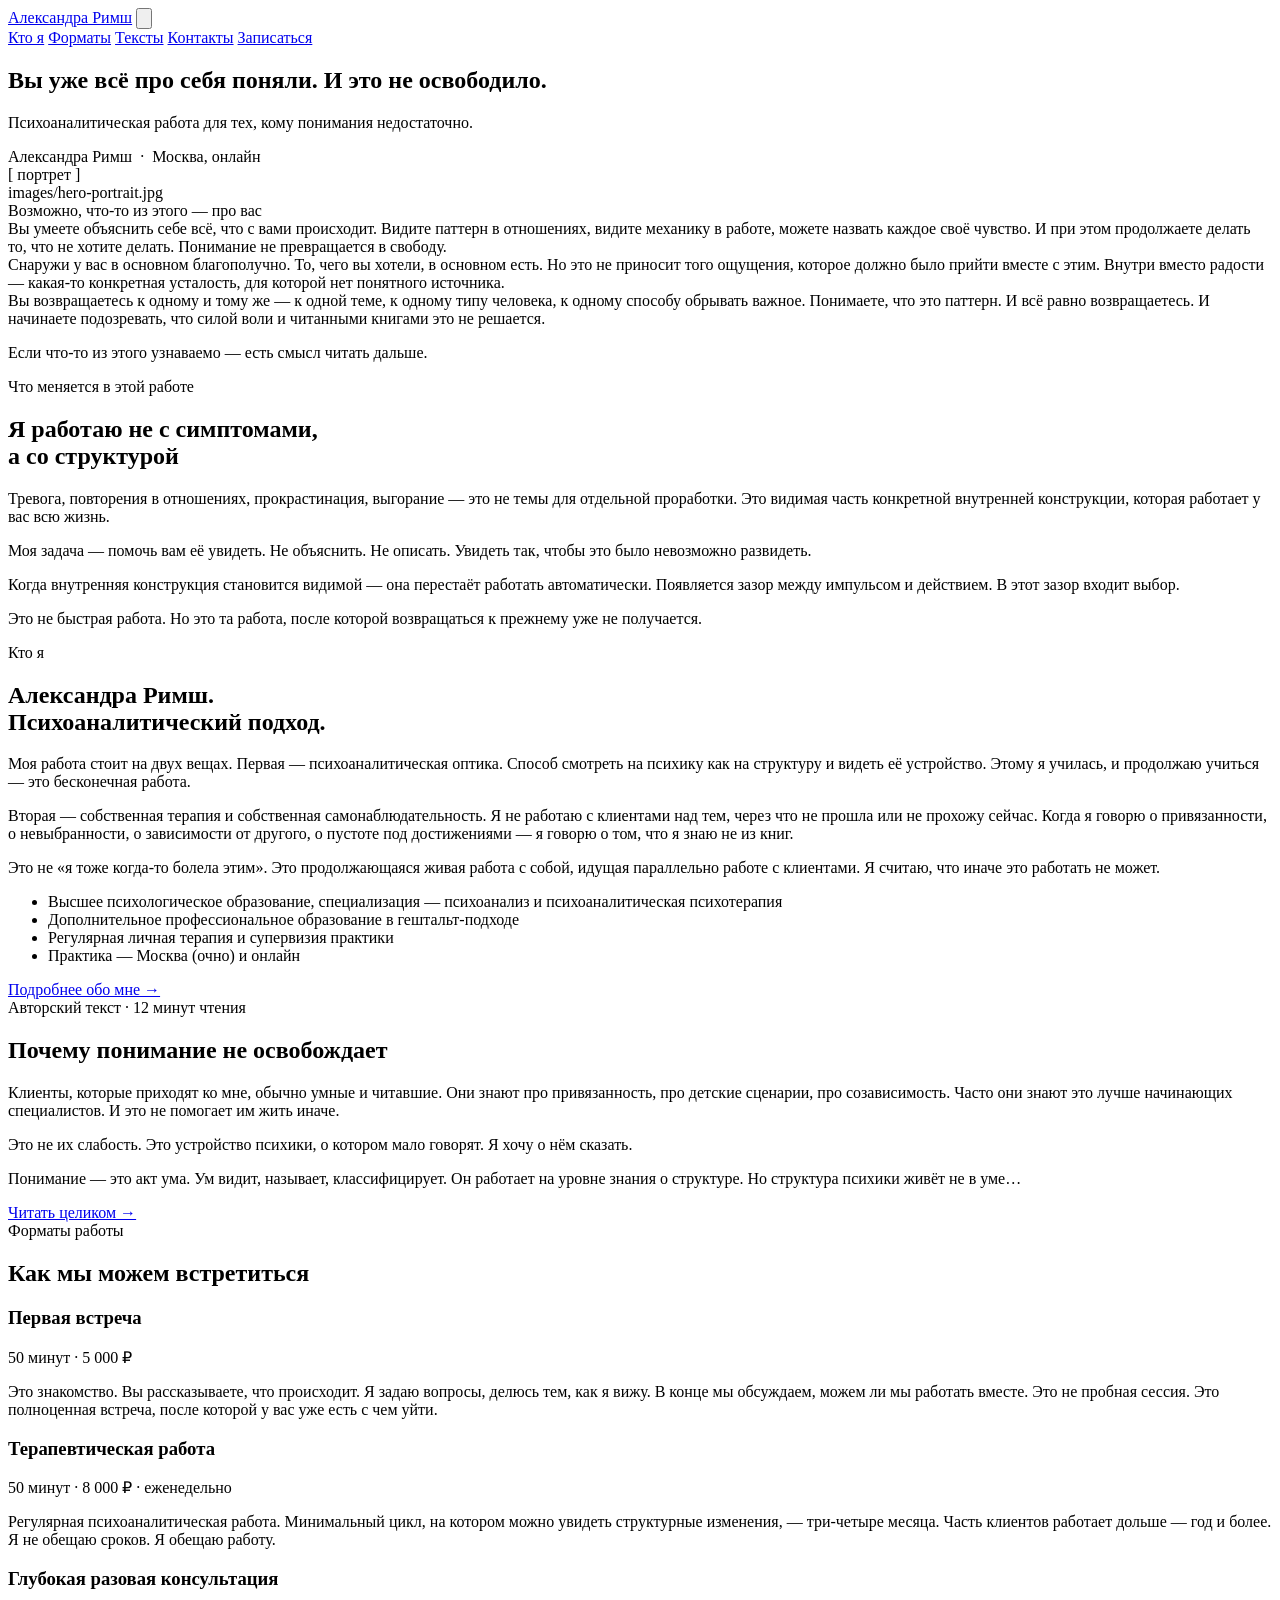
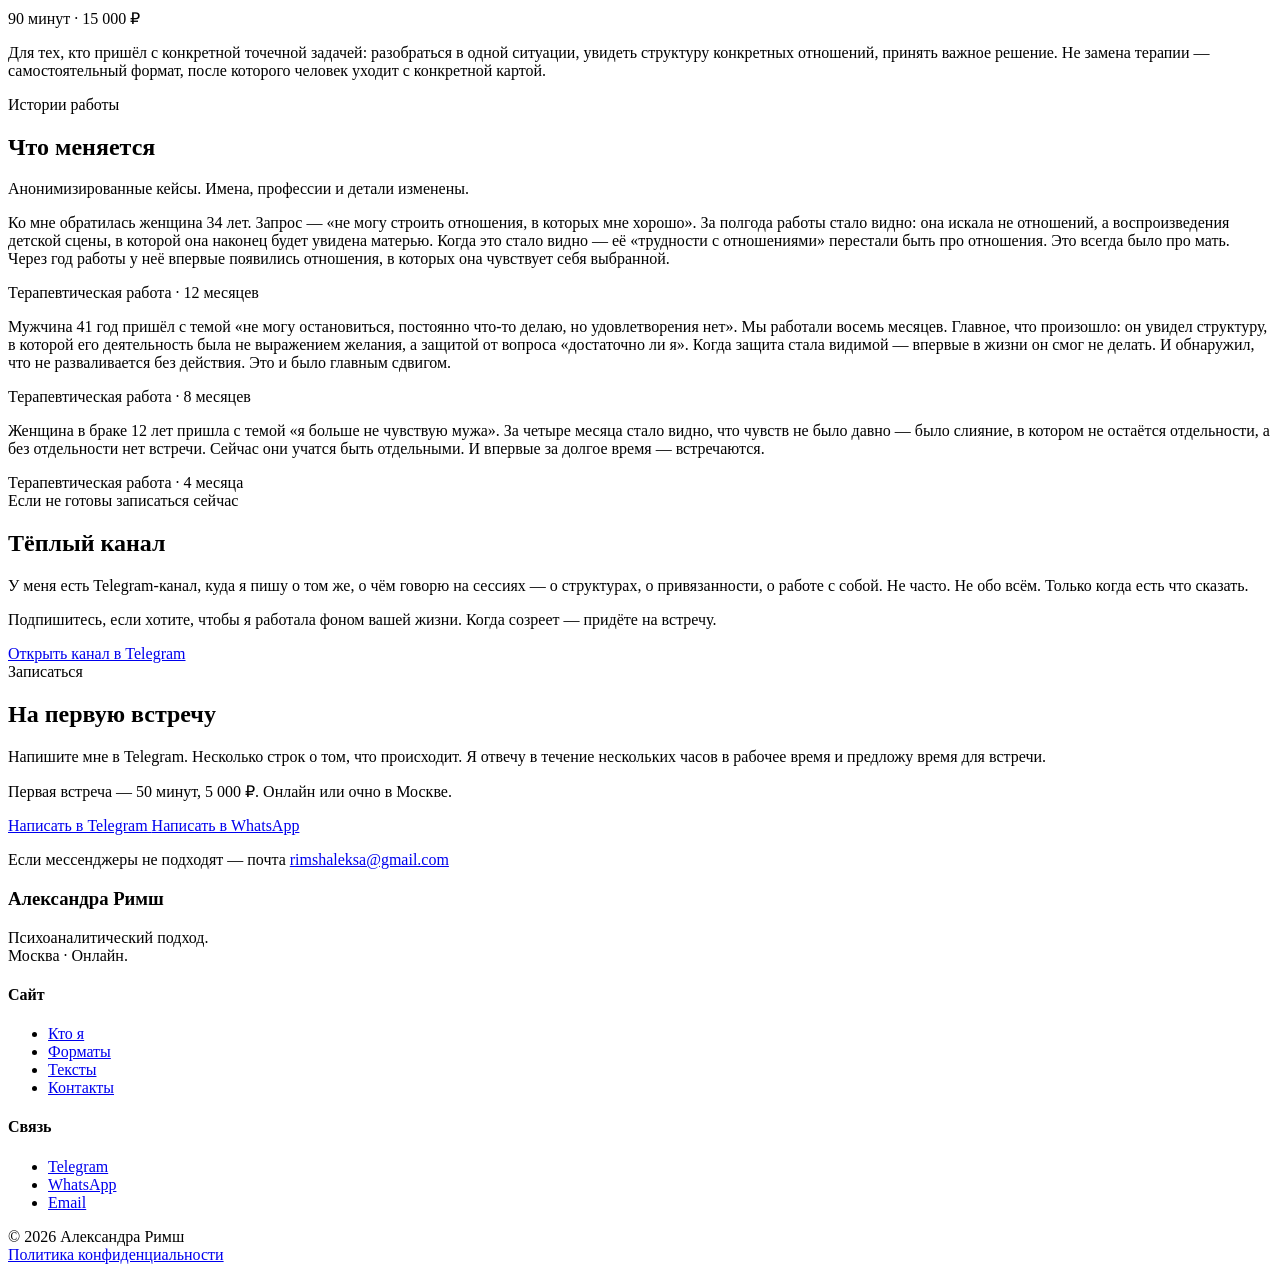
==== index.html @ ea1c8dc4 "Add files via upload" ====
<!DOCTYPE html>
<html lang="ru">
<head>
  <meta charset="UTF-8">
  <meta name="viewport" content="width=device-width, initial-scale=1.0">

  <title>Александра Римш — психоаналитическая работа · Москва, онлайн</title>
  <meta name="description" content="Психоаналитический подход для тех, у кого с пониманием себя всё в порядке — и кто при этом не свободен. Москва и онлайн. Александра Римш.">
  <link rel="canonical" href="https://sasharimsh.ru/">

  <!-- Open Graph -->
  <meta property="og:type" content="website">
  <meta property="og:url" content="https://sasharimsh.ru/">
  <meta property="og:title" content="Александра Римш — психоаналитическая работа">
  <meta property="og:description" content="Психоаналитический подход для тех, у кого с пониманием себя всё в порядке — и кто при этом не свободен.">
  <meta property="og:image" content="https://sasharimsh.ru/images/og-cover.jpg">
  <meta property="og:locale" content="ru_RU">

  <!-- Twitter Card -->
  <meta name="twitter:card" content="summary_large_image">
  <meta name="twitter:title" content="Александра Римш — психоаналитическая работа">
  <meta name="twitter:description" content="Психоаналитический подход для тех, кто уже всё про себя понял — и не освободился.">

  <link rel="stylesheet" href="css/style.css">
  <link rel="icon" type="image/png" href="images/favicon.png">
</head>
<body>

  <!-- ШАПКА -->
  <header class="site-header">
    <div class="site-header__inner">
      <a href="/" class="site-header__logo">Александра Римш</a>
      <button class="site-nav__toggle" aria-label="Меню" aria-expanded="false">
        <svg viewBox="0 0 24 24" fill="none" stroke="currentColor" stroke-width="1.5">
          <line x1="3" y1="6" x2="21" y2="6"/>
          <line x1="3" y1="12" x2="21" y2="12"/>
          <line x1="3" y1="18" x2="21" y2="18"/>
        </svg>
      </button>
      <nav class="site-nav">
        <a href="about.html">Кто я</a>
        <a href="services.html">Форматы</a>
        <a href="articles.html">Тексты</a>
        <a href="contacts.html">Контакты</a>
        <a href="#zapis" class="button button--outline">Записаться</a>
      </nav>
    </div>
  </header>

  <!-- HERO -->
  <section class="hero">
    <div class="hero__inner">
      <div class="hero__content">
        <h1>
          <span>Вы уже всё</span>
          <span>про себя поняли.</span>
          <span>И это не освободило.</span>
        </h1>
        <p class="hero__subtitle">
          Психоаналитическая работа для тех, кому понимания недостаточно.
        </p>
        <div class="hero__name">
          Александра Римш &nbsp;·&nbsp; Москва, онлайн
        </div>
      </div>
      <div class="hero__image">
        <!-- Сюда вставляется главная фотография после съёмки -->
        <div class="hero__image-placeholder">
          [&nbsp;портрет&nbsp;]<br>
          images/hero-portrait.jpg
        </div>
      </div>
    </div>
  </section>

  <!-- УЗНАВАНИЕ -->
  <section class="section section--soft">
    <div class="container-narrow">
      <div class="section__title fade-in">
        <div class="section__label">Возможно, что-то из этого — про вас</div>
      </div>

      <div class="recognition__items">
        <div class="recognition__item fade-in">
          Вы умеете объяснить себе всё, что с вами происходит. Видите паттерн в отношениях, видите механику в работе, можете назвать каждое своё чувство. И при этом продолжаете делать то, что не хотите делать. Понимание не превращается в свободу.
        </div>

        <div class="recognition__item fade-in">
          Снаружи у вас в основном благополучно. То, чего вы хотели, в основном есть. Но это не приносит того ощущения, которое должно было прийти вместе с этим. Внутри вместо радости — какая-то конкретная усталость, для которой нет понятного источника.
        </div>

        <div class="recognition__item fade-in">
          Вы возвращаетесь к одному и тому же — к одной теме, к одному типу человека, к одному способу обрывать важное. Понимаете, что это паттерн. И всё равно возвращаетесь. И начинаете подозревать, что силой воли и читанными книгами это не решается.
        </div>
      </div>

      <p class="recognition__connector fade-in">
        Если что-то из этого узнаваемо — есть смысл читать дальше.
      </p>
    </div>
  </section>

  <!-- ОБЕЩАНИЕ -->
  <section class="section">
    <div class="container-narrow promise">
      <div class="section__title fade-in">
        <div class="section__label">Что меняется в этой работе</div>
        <h2>Я работаю не с симптомами,<br>а со структурой</h2>
      </div>

      <div class="fade-in">
        <p>
          Тревога, повторения в отношениях, прокрастинация, выгорание — это не темы для отдельной проработки. Это видимая часть конкретной внутренней конструкции, которая работает у вас всю жизнь.
        </p>
        <p>
          Моя задача — помочь вам её увидеть. Не объяснить. Не описать. Увидеть так, чтобы это было невозможно развидеть.
        </p>
        <p>
          Когда внутренняя конструкция становится видимой — она перестаёт работать автоматически. Появляется зазор между импульсом и действием. В этот зазор входит выбор.
        </p>
        <p>
          Это не быстрая работа. Но это та работа, после которой возвращаться к прежнему уже не получается.
        </p>
      </div>
    </div>
  </section>

  <!-- КТО Я -->
  <section class="section section--soft">
    <div class="container-narrow about-block">
      <div class="section__title fade-in">
        <div class="section__label">Кто я</div>
        <h2>Александра Римш.<br>Психоаналитический подход.</h2>
      </div>

      <div class="about-block__content fade-in">
        <p>
          Моя работа стоит на двух вещах. Первая — психоаналитическая оптика. Способ смотреть на психику как на структуру и видеть её устройство. Этому я училась, и продолжаю учиться — это бесконечная работа.
        </p>
        <p>
          Вторая — собственная терапия и собственная самонаблюдательность. Я не работаю с клиентами над тем, через что не прошла или не прохожу сейчас. Когда я говорю о привязанности, о невыбранности, о зависимости от другого, о пустоте под достижениями — я говорю о том, что я знаю не из книг.
        </p>
        <p>
          Это не «я тоже когда-то болела этим». Это продолжающаяся живая работа с собой, идущая параллельно работе с клиентами. Я считаю, что иначе это работать не может.
        </p>

        <ul class="about-block__credentials">
          <li>Высшее психологическое образование, специализация — психоанализ и психоаналитическая психотерапия</li>
          <li>Дополнительное профессиональное образование в гештальт-подходе</li>
          <li>Регулярная личная терапия и супервизия практики</li>
          <li>Практика — Москва (очно) и онлайн</li>
        </ul>

        <a href="about.html" class="about-block__more">Подробнее обо мне →</a>
      </div>
    </div>
  </section>

  <!-- ОБРАЗЕЦ ОПТИКИ (превью) -->
  <section class="essay-preview">
    <div class="essay-preview__inner fade-in">
      <div class="essay-preview__label">Авторский текст · 12 минут чтения</div>
      <h2>Почему понимание не освобождает</h2>

      <p>
        Клиенты, которые приходят ко мне, обычно умные и читавшие. Они знают про привязанность, про детские сценарии, про созависимость. Часто они знают это лучше начинающих специалистов. И это не помогает им жить иначе.
      </p>
      <p>
        Это не их слабость. Это устройство психики, о котором мало говорят. Я хочу о нём сказать.
      </p>
      <p>
        Понимание — это акт ума. Ум видит, называет, классифицирует. Он работает на уровне знания о структуре. Но структура психики живёт не в уме…
      </p>

      <a href="article-1.html" class="essay-preview__more">
        Читать целиком →
      </a>
    </div>
  </section>

  <!-- ФОРМАТЫ РАБОТЫ -->
  <section class="section">
    <div class="container-narrow">
      <div class="section__title fade-in">
        <div class="section__label">Форматы работы</div>
        <h2>Как мы можем встретиться</h2>
      </div>

      <div class="formats">
        <article class="format fade-in">
          <header class="format__header">
            <h3 class="format__title">Первая встреча</h3>
            <span class="format__meta">50 минут · <span class="format__price">5 000 ₽</span></span>
          </header>
          <p class="format__description">
            Это знакомство. Вы рассказываете, что происходит. Я задаю вопросы, делюсь тем, как я вижу. В конце мы обсуждаем, можем ли мы работать вместе. Это не пробная сессия. Это полноценная встреча, после которой у вас уже есть с чем уйти.
          </p>
        </article>

        <article class="format fade-in">
          <header class="format__header">
            <h3 class="format__title">Терапевтическая работа</h3>
            <span class="format__meta">50 минут · <span class="format__price">8 000 ₽</span> · еженедельно</span>
          </header>
          <p class="format__description">
            Регулярная психоаналитическая работа. Минимальный цикл, на котором можно увидеть структурные изменения, — три-четыре месяца. Часть клиентов работает дольше — год и более. Я не обещаю сроков. Я обещаю работу.
          </p>
        </article>

        <article class="format fade-in">
          <header class="format__header">
            <h3 class="format__title">Глубокая разовая консультация</h3>
            <span class="format__meta">90 минут · <span class="format__price">15 000 ₽</span></span>
          </header>
          <p class="format__description">
            Для тех, кто пришёл с конкретной точечной задачей: разобраться в одной ситуации, увидеть структуру конкретных отношений, принять важное решение. Не замена терапии — самостоятельный формат, после которого человек уходит с конкретной картой.
          </p>
        </article>
      </div>
    </div>
  </section>

  <!-- ИСТОРИИ РАБОТЫ -->
  <section class="section section--soft">
    <div class="container-narrow">
      <div class="section__title fade-in">
        <div class="section__label">Истории работы</div>
        <h2>Что меняется</h2>
        <p style="font-size: 1rem; color: var(--color-text-muted); margin-top: 1rem;">
          Анонимизированные кейсы. Имена, профессии и детали изменены.
        </p>
      </div>

      <div class="stories">
        <div class="story fade-in">
          <p>
            Ко мне обратилась женщина 34 лет. Запрос — «не могу строить отношения, в которых мне хорошо». За полгода работы стало видно: она искала не отношений, а воспроизведения детской сцены, в которой она наконец будет увидена матерью. Когда это стало видно — её «трудности с отношениями» перестали быть про отношения. Это всегда было про мать. Через год работы у неё впервые появились отношения, в которых она чувствует себя выбранной.
          </p>
          <div class="story__meta">Терапевтическая работа · 12 месяцев</div>
        </div>

        <div class="story fade-in">
          <p>
            Мужчина 41 год пришёл с темой «не могу остановиться, постоянно что-то делаю, но удовлетворения нет». Мы работали восемь месяцев. Главное, что произошло: он увидел структуру, в которой его деятельность была не выражением желания, а защитой от вопроса «достаточно ли я». Когда защита стала видимой — впервые в жизни он смог не делать. И обнаружил, что не разваливается без действия. Это и было главным сдвигом.
          </p>
          <div class="story__meta">Терапевтическая работа · 8 месяцев</div>
        </div>

        <div class="story fade-in">
          <p>
            Женщина в браке 12 лет пришла с темой «я больше не чувствую мужа». За четыре месяца стало видно, что чувств не было давно — было слияние, в котором не остаётся отдельности, а без отдельности нет встречи. Сейчас они учатся быть отдельными. И впервые за долгое время — встречаются.
          </p>
          <div class="story__meta">Терапевтическая работа · 4 месяца</div>
        </div>
      </div>
    </div>
  </section>

  <!-- TELEGRAM -->
  <section class="telegram-block">
    <div class="telegram-block__inner fade-in">
      <div class="section__label">Если не готовы записаться сейчас</div>
      <h2>Тёплый канал</h2>
      <p>
        У меня есть Telegram-канал, куда я пишу о том же, о чём говорю на сессиях — о структурах, о привязанности, о работе с собой. Не часто. Не обо всём. Только когда есть что сказать.
      </p>
      <p>
        Подпишитесь, если хотите, чтобы я работала фоном вашей жизни. Когда созреет — придёте на встречу.
      </p>
      <a href="https://t.me/rimsh_sasha" class="button button--outline" target="_blank" rel="noopener">
        Открыть канал в Telegram
      </a>
    </div>
  </section>

  <!-- ЗАПИСЬ -->
  <section class="booking" id="zapis">
    <div class="booking__inner fade-in">
      <div class="section__label">Записаться</div>
      <h2>На первую встречу</h2>
      <p>
        Напишите мне в Telegram. Несколько строк о том, что происходит. Я отвечу в течение нескольких часов в рабочее время и предложу время для встречи.
      </p>
      <p style="font-size: 1rem; color: var(--color-text-muted);">
        Первая встреча — 50 минут, 5 000 ₽. Онлайн или очно в Москве.
      </p>

      <div class="booking__buttons">
        <a href="https://t.me/rimsh_sasha" class="button button--large" target="_blank" rel="noopener">
          Написать в Telegram
        </a>
        <a href="https://wa.me/79027670111" class="button button--outline button--large" target="_blank" rel="noopener">
          Написать в WhatsApp
        </a>
      </div>

      <p class="booking__alternative">
        Если мессенджеры не подходят — почта <a href="mailto:rimshaleksa@gmail.com">rimshaleksa@gmail.com</a>
      </p>
    </div>
  </section>

  <!-- ПОДВАЛ -->
  <footer class="site-footer">
    <div class="site-footer__inner">
      <div class="site-footer__main">
        <div class="site-footer__brand">
          <h3>Александра Римш</h3>
          <p>Психоаналитический подход.<br>Москва · Онлайн.</p>
        </div>

        <div class="site-footer__col">
          <h4>Сайт</h4>
          <ul>
            <li><a href="about.html">Кто я</a></li>
            <li><a href="services.html">Форматы</a></li>
            <li><a href="articles.html">Тексты</a></li>
            <li><a href="contacts.html">Контакты</a></li>
          </ul>
        </div>

        <div class="site-footer__col">
          <h4>Связь</h4>
          <ul>
            <li><a href="https://t.me/rimsh_sasha" target="_blank" rel="noopener">Telegram</a></li>
            <li><a href="https://wa.me/79027670111" target="_blank" rel="noopener">WhatsApp</a></li>
            <li><a href="mailto:rimshaleksa@gmail.com">Email</a></li>
          </ul>
        </div>
      </div>

      <div class="site-footer__bottom">
        <div>© <span id="current-year">2026</span> Александра Римш</div>
        <div><a href="privacy.html">Политика конфиденциальности</a></div>
      </div>
    </div>
  </footer>

  <script src="js/main.js"></script>
</body>
</html>
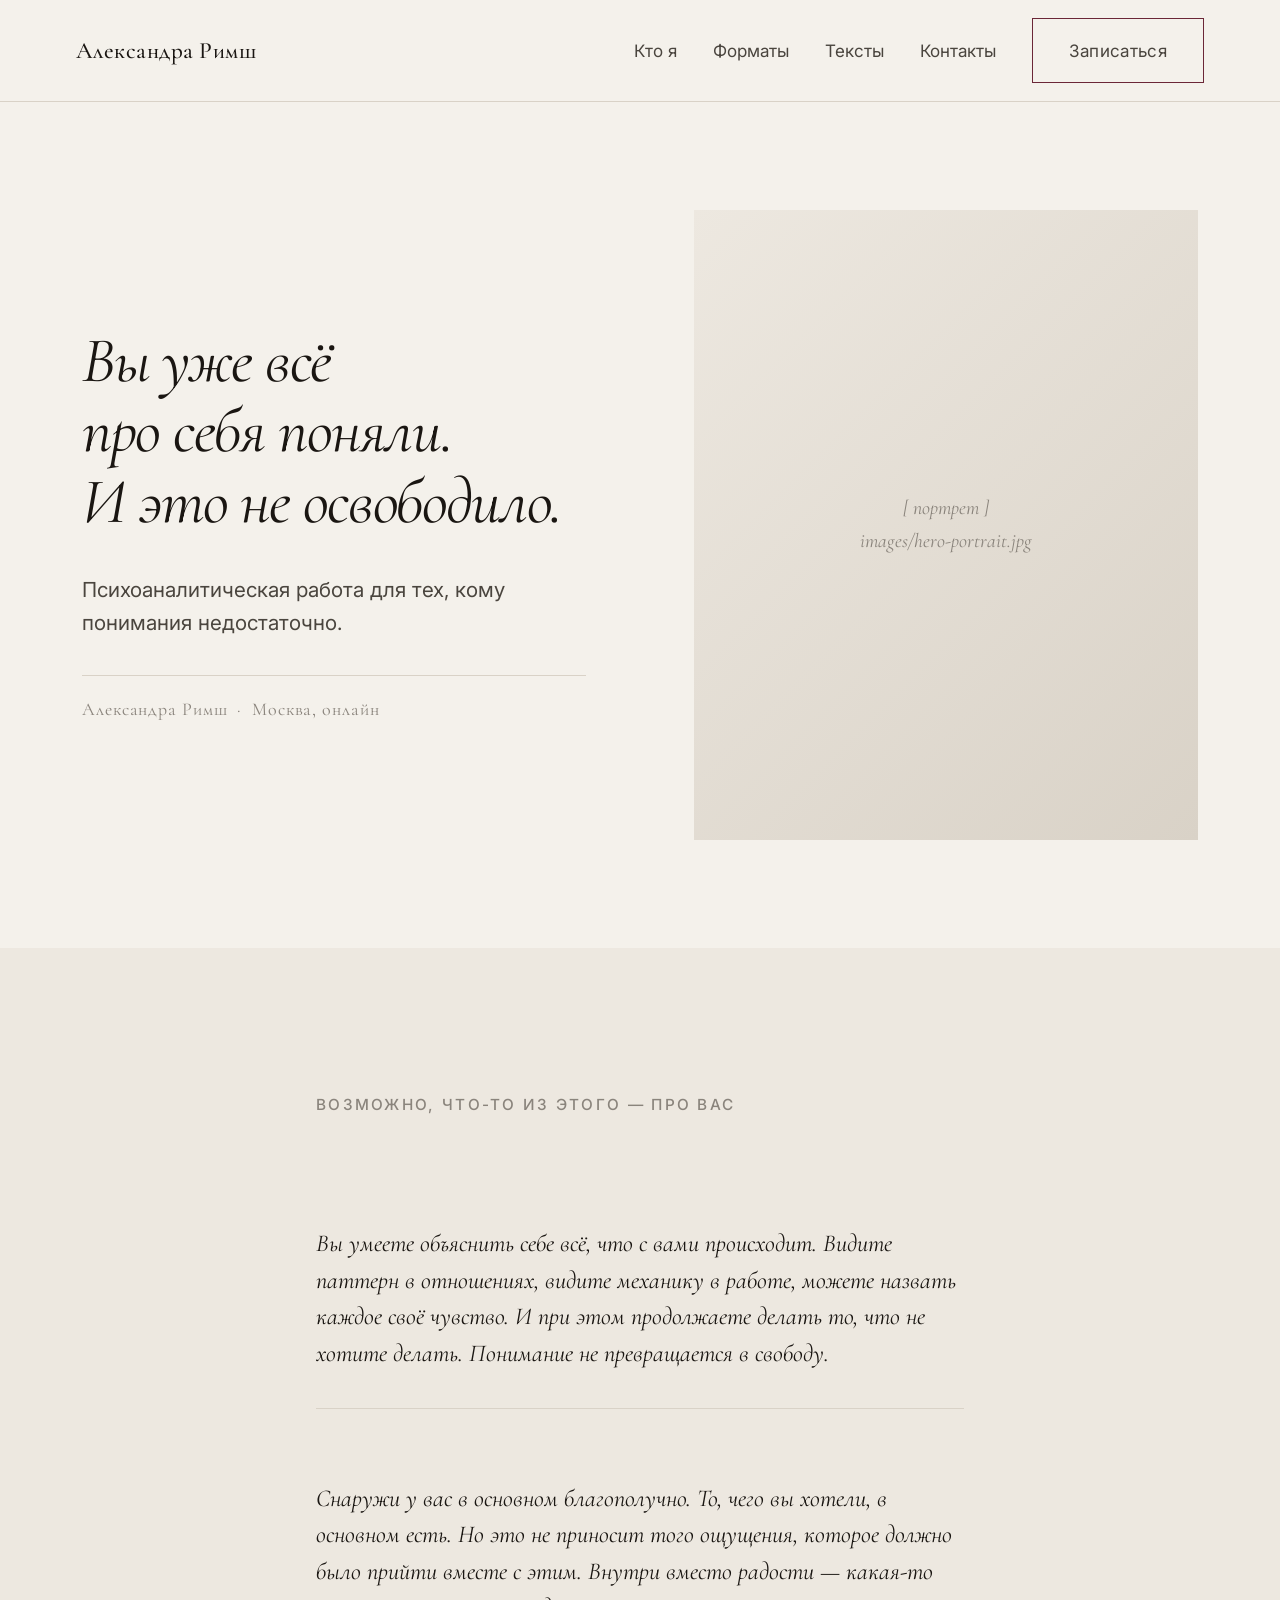
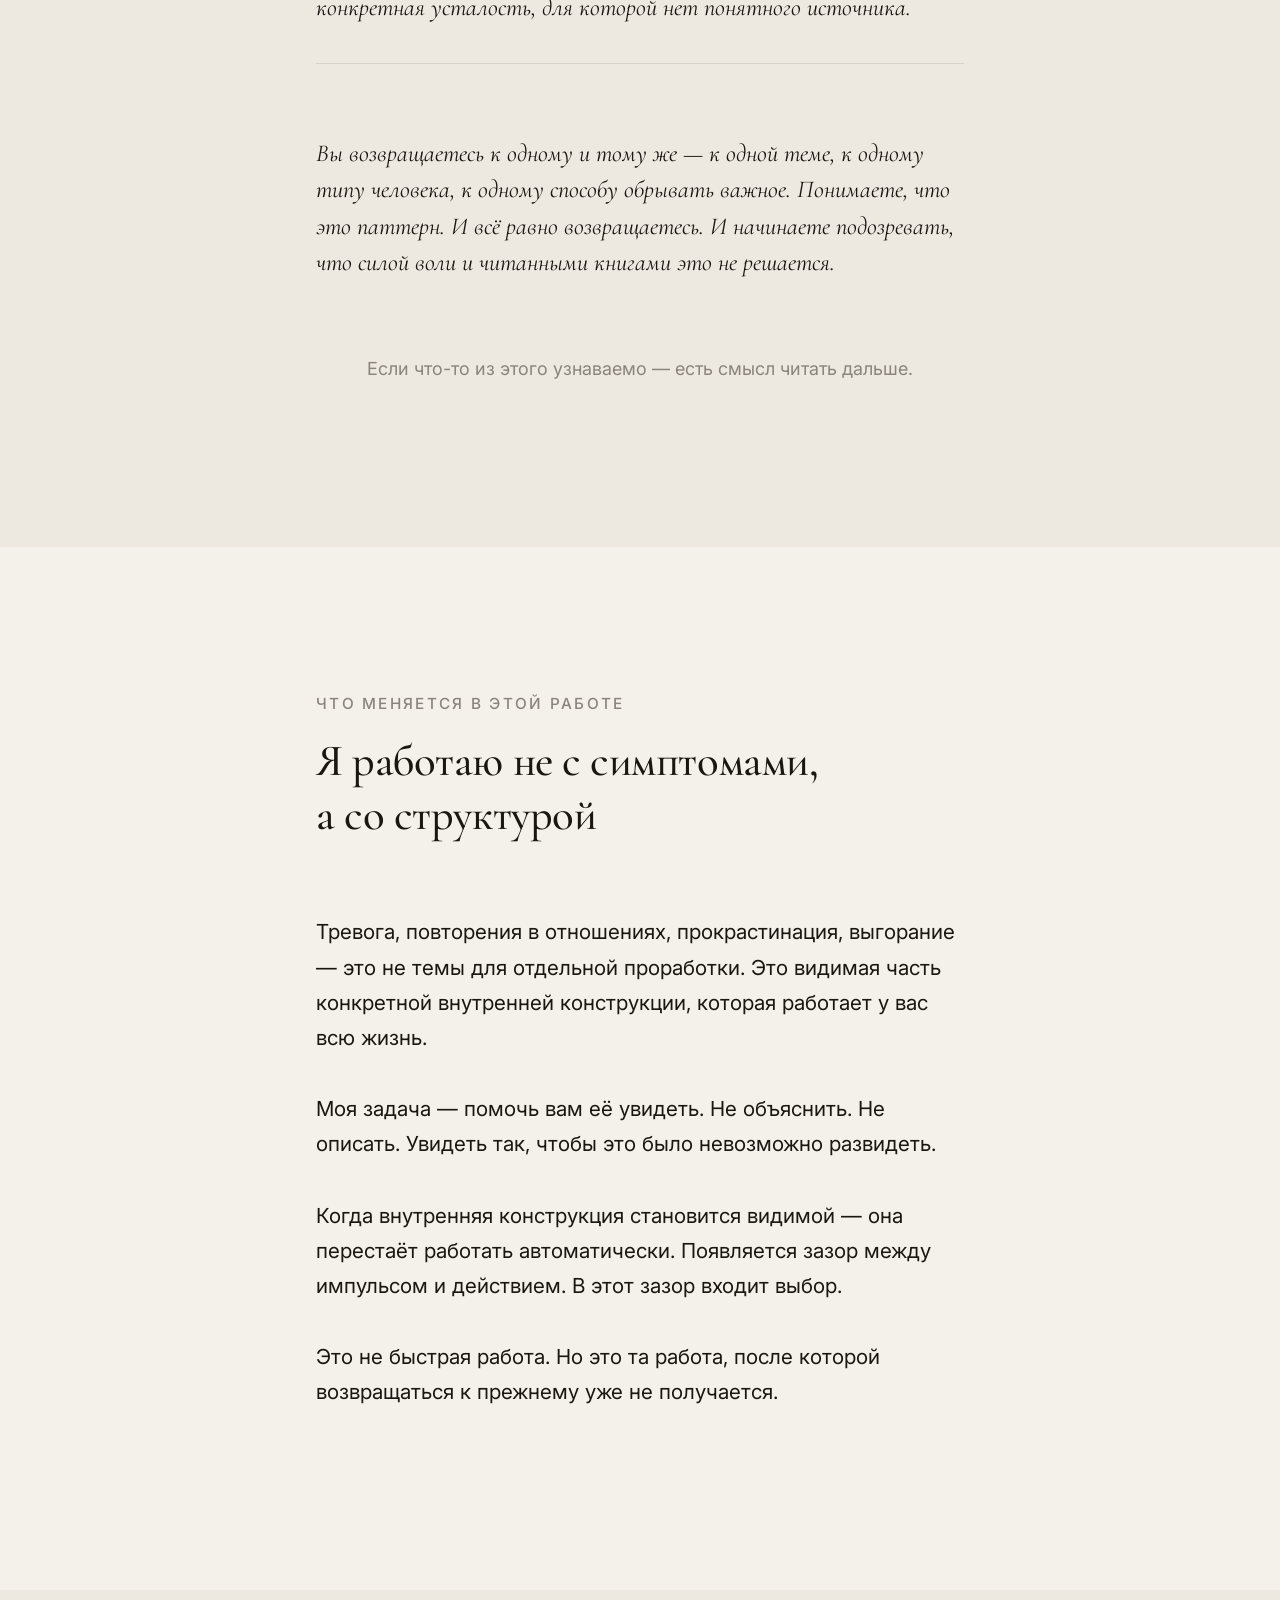
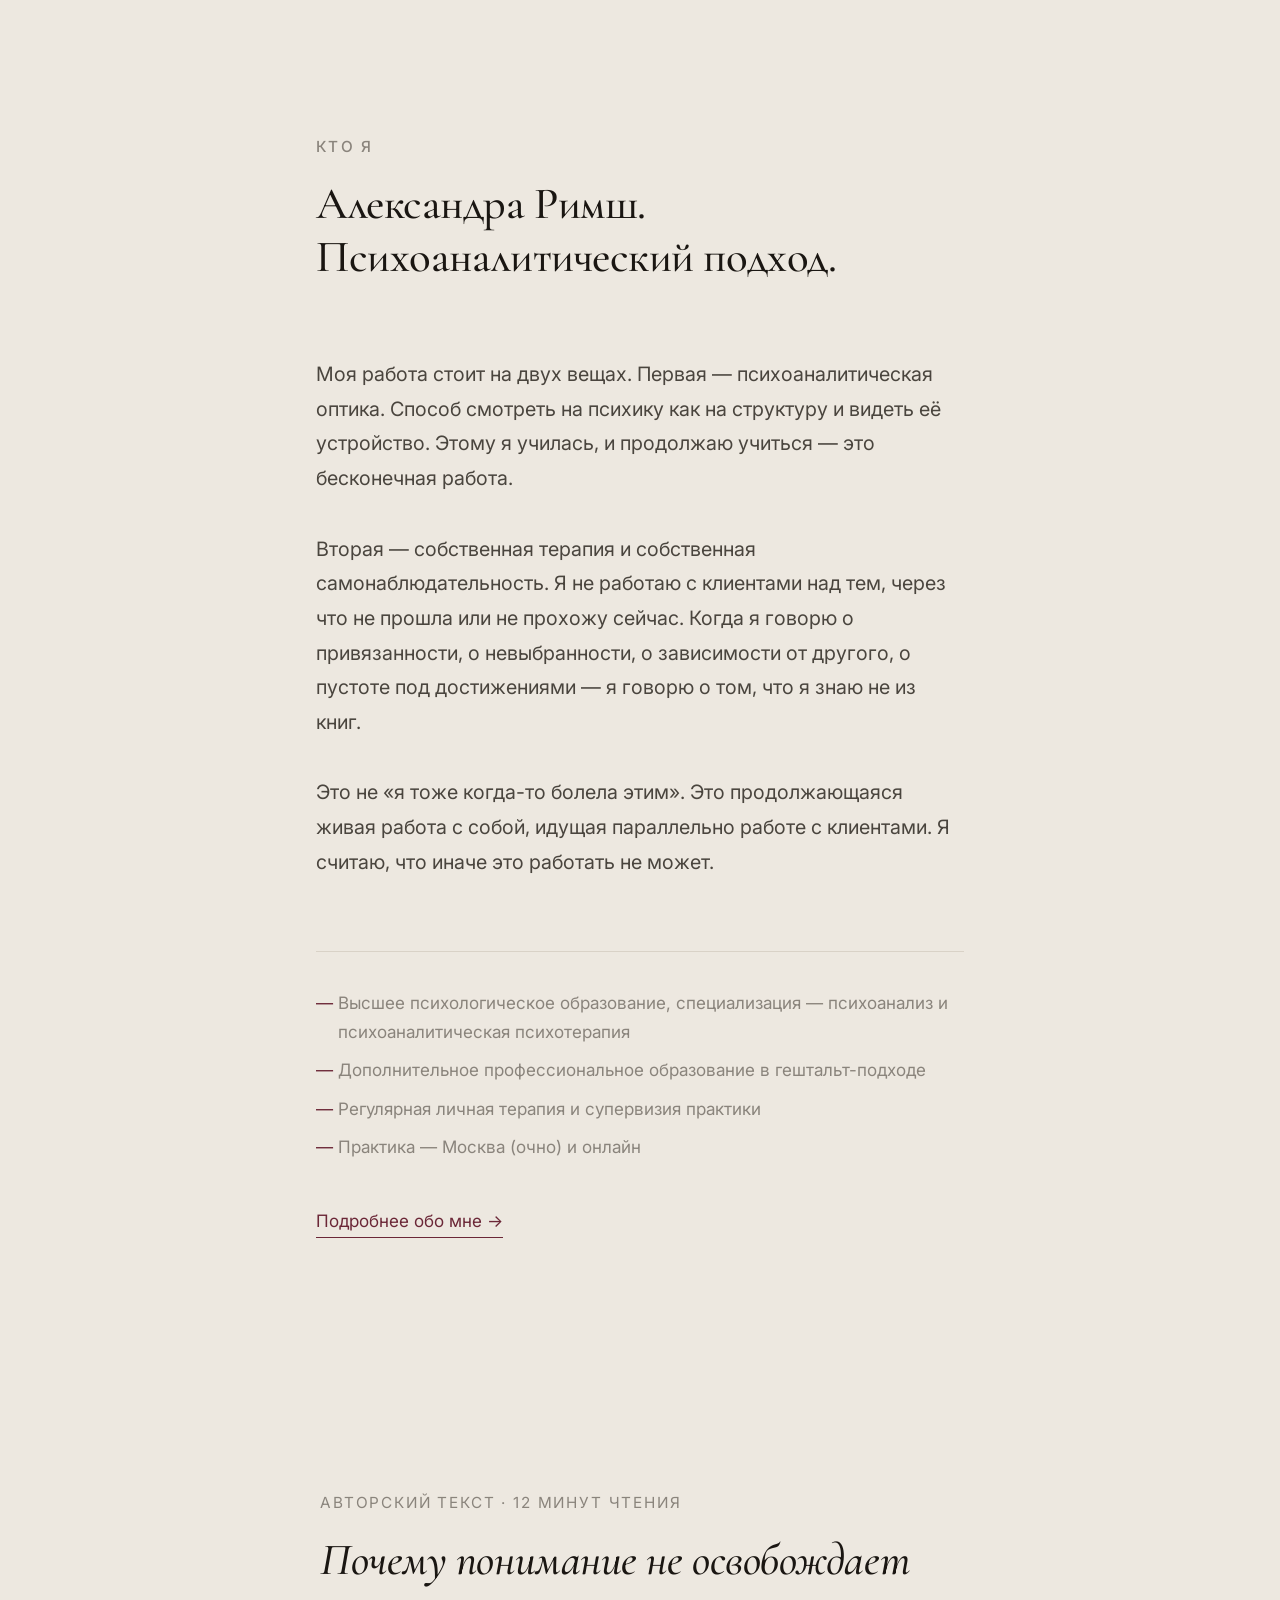
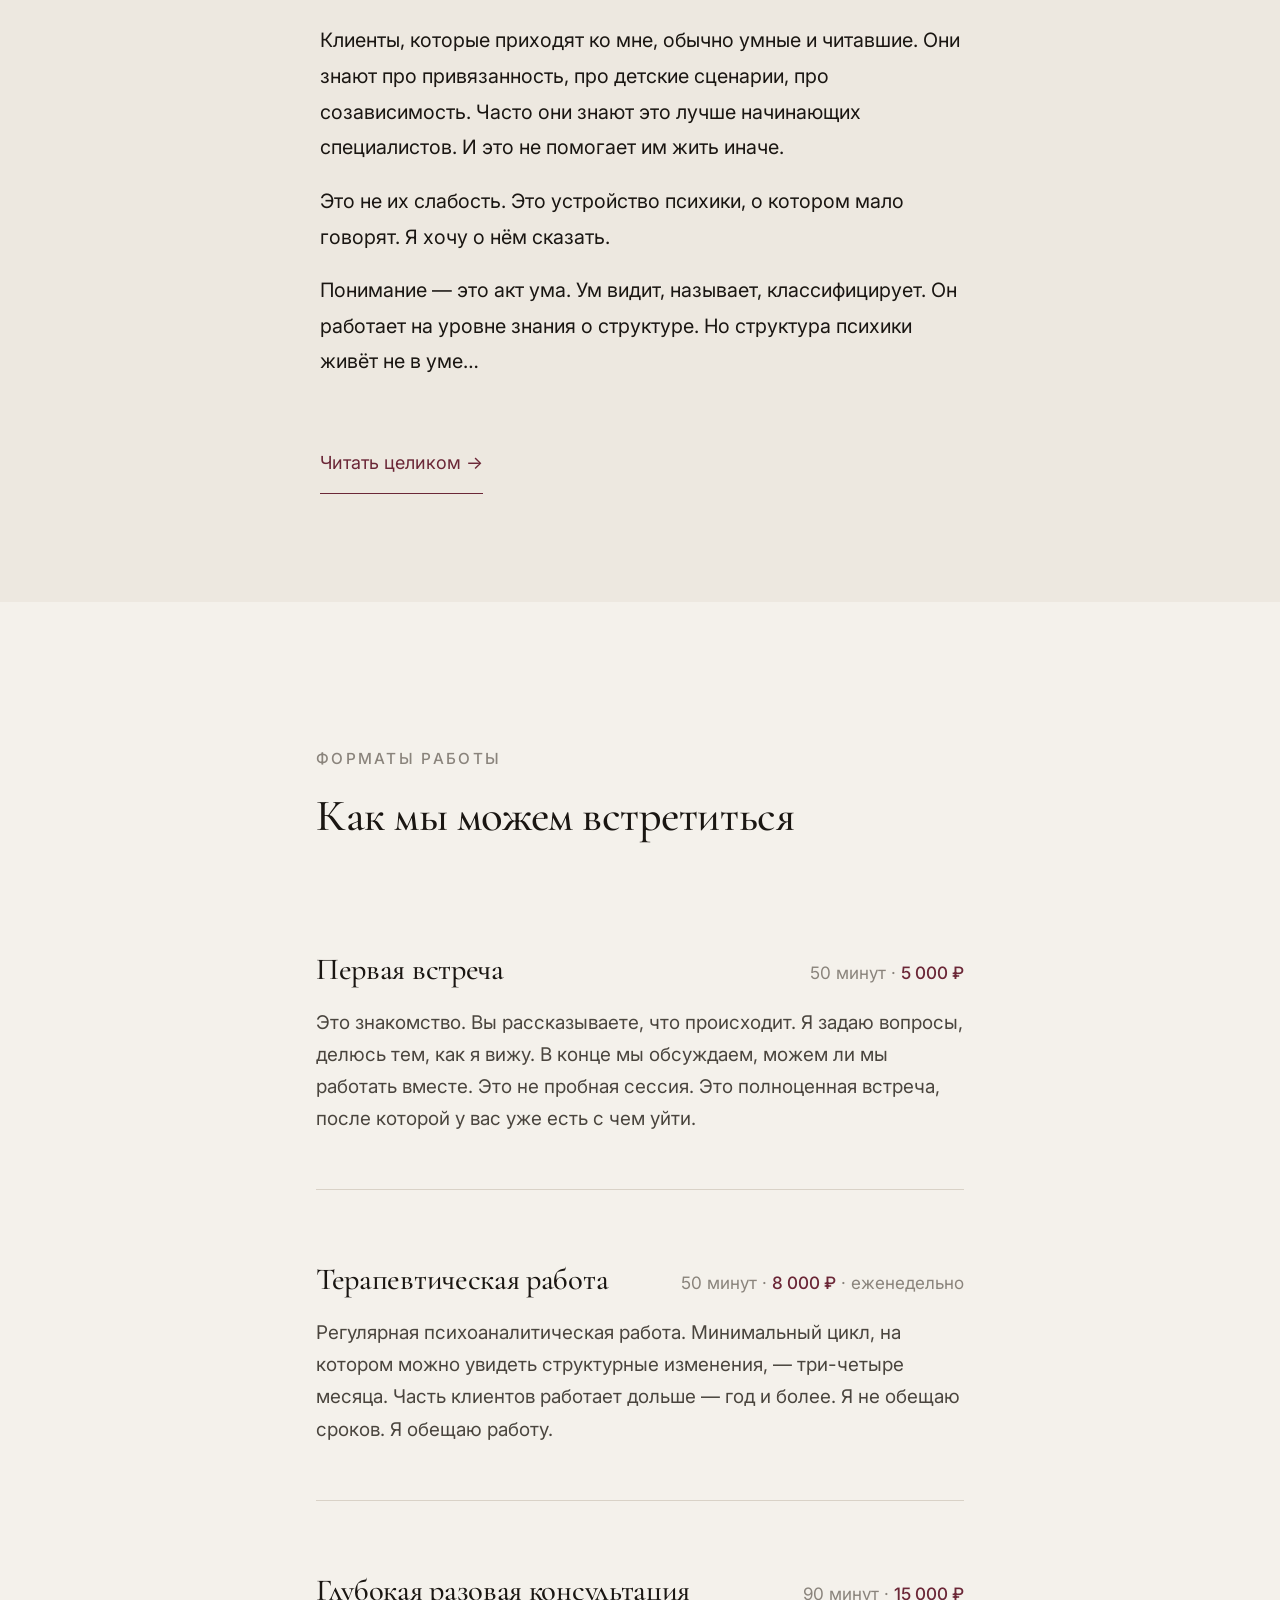
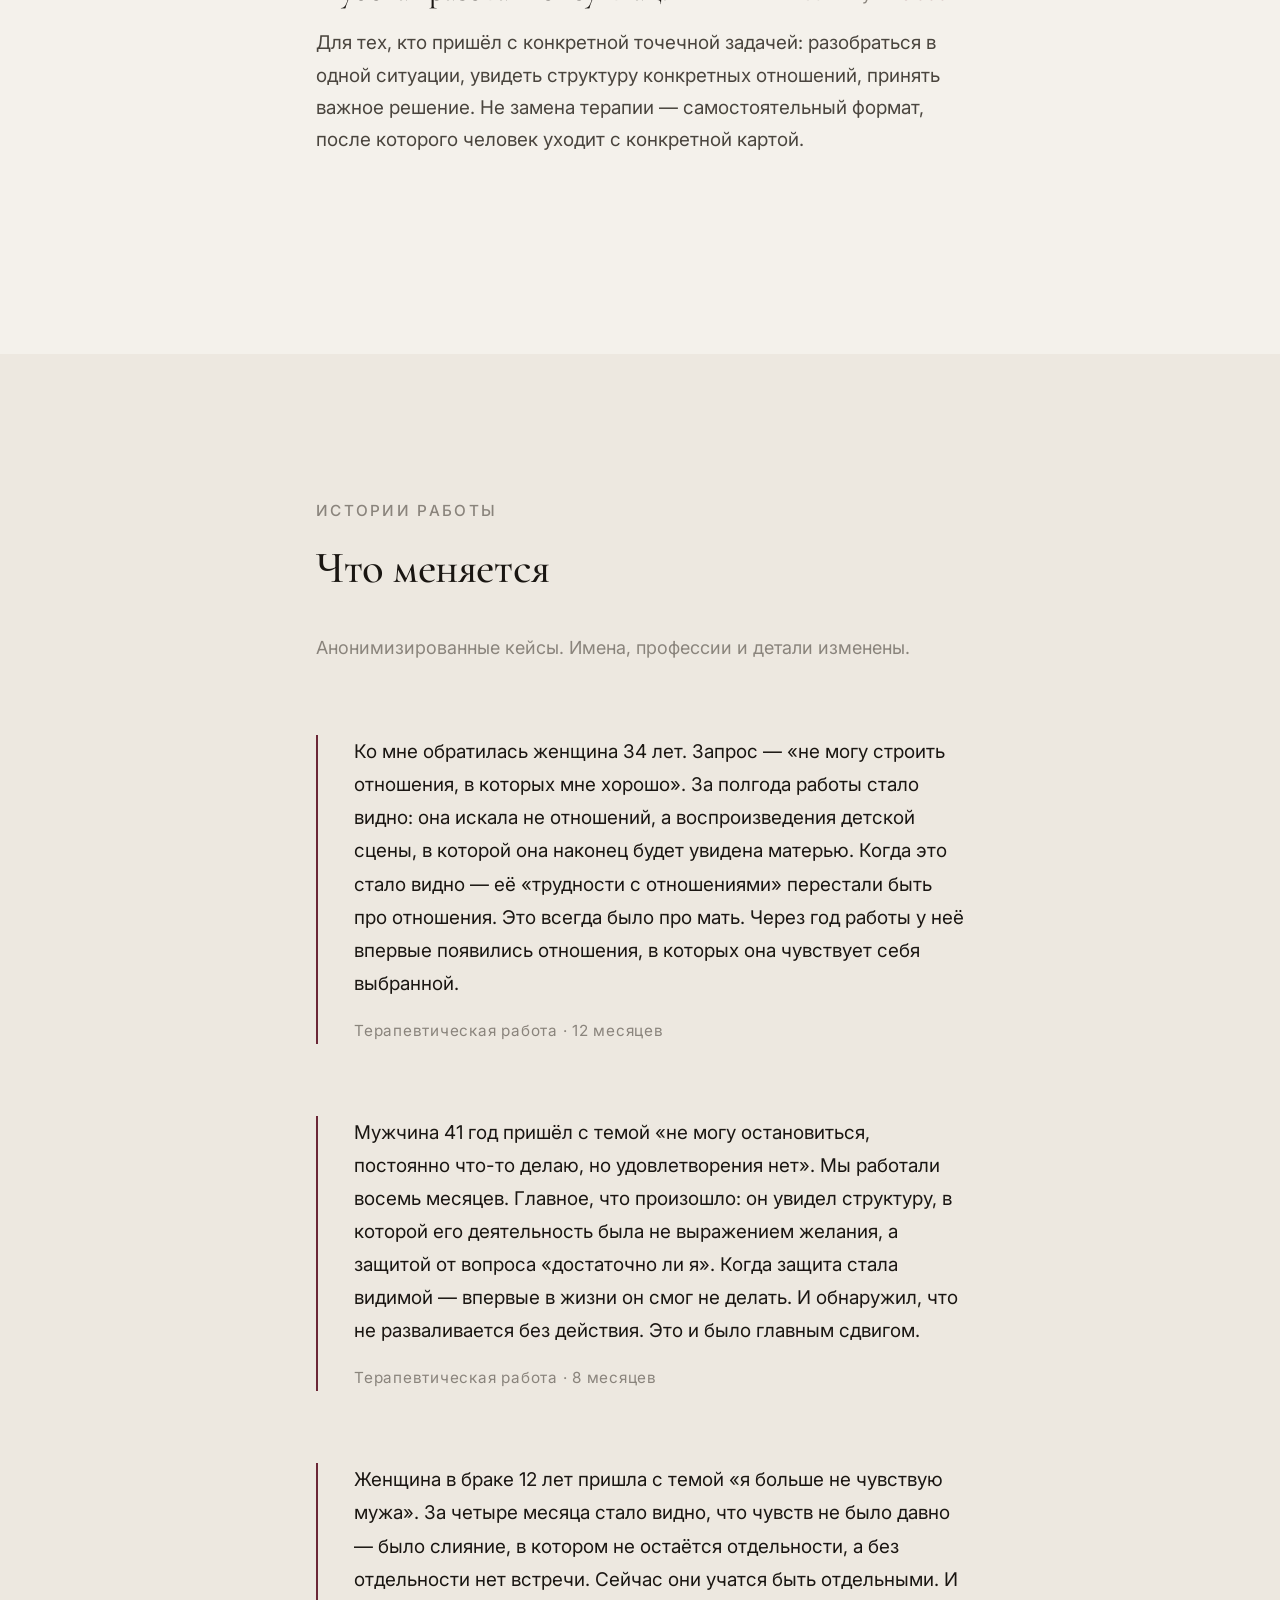
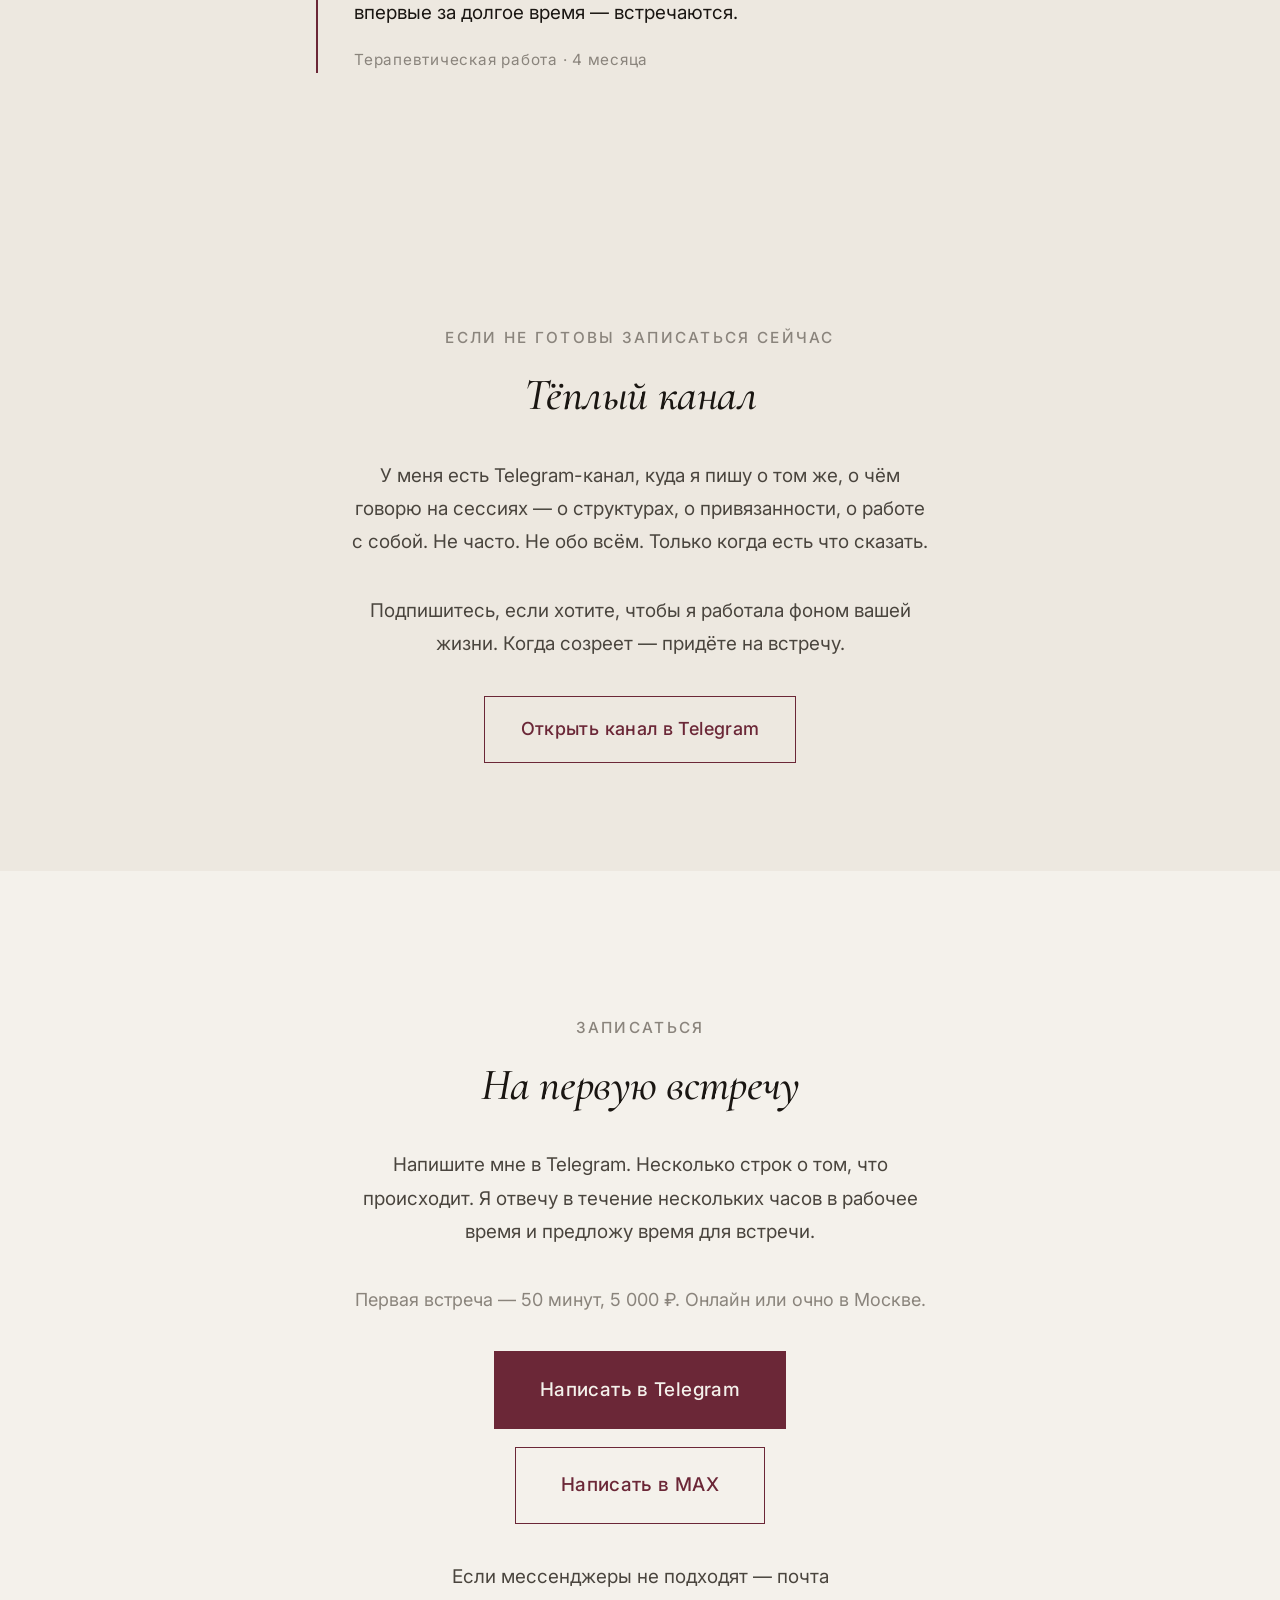
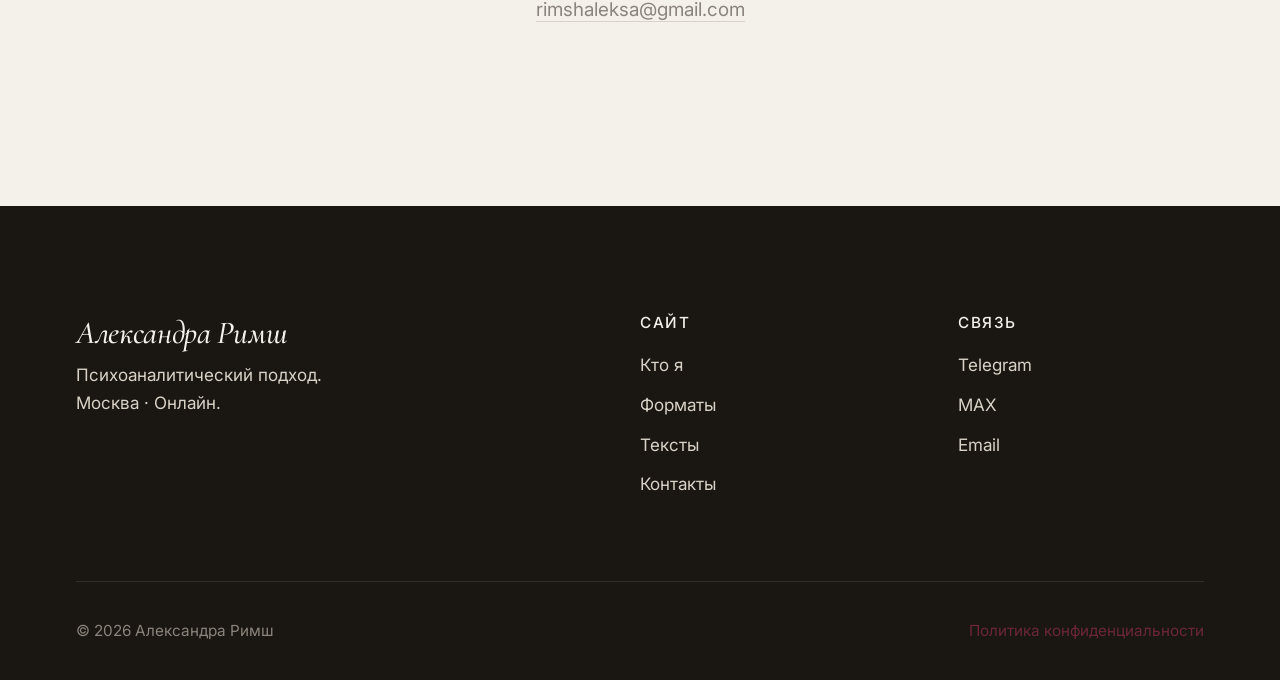
==== commit 0c1a596a: "Update Telegram and MAX contact links across site" ====
--- a/index.html
+++ b/index.html
@@ -267,7 +267,7 @@
       <p>
         Подпишитесь, если хотите, чтобы я работала фоном вашей жизни. Когда созреет — придёте на встречу.
       </p>
-      <a href="https://t.me/rimsh_sasha" class="button button--outline" target="_blank" rel="noopener">
+      <a href="https://t.me/rimshsasha" class="button button--outline" target="_blank" rel="noopener">
         Открыть канал в Telegram
       </a>
     </div>
@@ -286,11 +286,11 @@
       </p>
 
       <div class="booking__buttons">
-        <a href="https://t.me/rimsh_sasha" class="button button--large" target="_blank" rel="noopener">
+        <a href="https://t.me/rimshsasha" class="button button--large" target="_blank" rel="noopener">
           Написать в Telegram
         </a>
-        <a href="https://wa.me/79027670111" class="button button--outline button--large" target="_blank" rel="noopener">
-          Написать в WhatsApp
+        <a href="https://max.ru/u/f9LHodD0cOJApQzXgV6zJ4LXHf2I33DKzBzjT7hP4PG8Oo-cxSB2oq-m4-8" class="button button--outline button--large" target="_blank" rel="noopener">
+          Написать в MAX
         </a>
       </div>
 
@@ -322,8 +322,8 @@
         <div class="site-footer__col">
           <h4>Связь</h4>
           <ul>
-            <li><a href="https://t.me/rimsh_sasha" target="_blank" rel="noopener">Telegram</a></li>
-            <li><a href="https://wa.me/79027670111" target="_blank" rel="noopener">WhatsApp</a></li>
+            <li><a href="https://t.me/rimshsasha" target="_blank" rel="noopener">Telegram</a></li>
+            <li><a href="https://max.ru/u/f9LHodD0cOJApQzXgV6zJ4LXHf2I33DKzBzjT7hP4PG8Oo-cxSB2oq-m4-8" target="_blank" rel="noopener">MAX</a></li>
             <li><a href="mailto:rimshaleksa@gmail.com">Email</a></li>
           </ul>
         </div>
--- a/css/style.css
+++ b/css/style.css
@@ -0,0 +1,998 @@
+/* ==========================================================
+   sasharimsh.ru — стилевая система
+   Эстетика «Кабинет»: тёплый кремовый, винный акцент, serif заголовки
+   ========================================================== */
+
+/* --- Шрифты --- */
+@import url('https://fonts.googleapis.com/css2?family=Cormorant+Garamond:ital,wght@0,400;0,500;0,600;0,700;1,400;1,500&family=Inter:wght@300;400;500;600&display=swap');
+
+/* --- Переменные --- */
+:root {
+  --color-bg: #F4F1EB;
+  --color-bg-soft: #EDE8E0;
+  --color-text: #1A1612;
+  --color-text-soft: #4A453E;
+  --color-text-muted: #8A847C;
+  --color-accent: #6B2737;
+  --color-accent-soft: #8B3A3A;
+  --color-line: #D9D2C7;
+
+  --font-serif: 'Cormorant Garamond', 'Georgia', serif;
+  --font-sans: 'Inter', -apple-system, BlinkMacSystemFont, sans-serif;
+
+  --max-width: 1200px;
+  --content-width: 720px;
+  --reading-width: 640px;
+
+  --space-xs: 0.5rem;
+  --space-sm: 1rem;
+  --space-md: 2rem;
+  --space-lg: 4rem;
+  --space-xl: 6rem;
+  --space-2xl: 8rem;
+}
+
+/* --- Базовые сбросы --- */
+*, *::before, *::after {
+  box-sizing: border-box;
+  margin: 0;
+  padding: 0;
+}
+
+html {
+  scroll-behavior: smooth;
+  -webkit-text-size-adjust: 100%;
+  font-size: 18px;
+}
+
+body {
+  font-family: var(--font-sans);
+  font-weight: 400;
+  line-height: 1.7;
+  color: var(--color-text);
+  background-color: var(--color-bg);
+  -webkit-font-smoothing: antialiased;
+  -moz-osx-font-smoothing: grayscale;
+  overflow-x: hidden;
+}
+
+img {
+  max-width: 100%;
+  height: auto;
+  display: block;
+}
+
+a {
+  color: var(--color-accent);
+  text-decoration: none;
+  transition: color 0.2s ease;
+}
+
+a:hover {
+  color: var(--color-accent-soft);
+}
+
+/* --- Типографика --- */
+h1, h2, h3, h4 {
+  font-family: var(--font-serif);
+  font-weight: 500;
+  line-height: 1.2;
+  color: var(--color-text);
+  letter-spacing: -0.01em;
+}
+
+h1 {
+  font-size: clamp(2.5rem, 5vw, 4.5rem);
+  font-weight: 500;
+  line-height: 1.1;
+  letter-spacing: -0.02em;
+}
+
+h2 {
+  font-size: clamp(2rem, 3.5vw, 3rem);
+  font-weight: 500;
+  margin-bottom: var(--space-md);
+}
+
+h3 {
+  font-size: clamp(1.5rem, 2.5vw, 2rem);
+  font-weight: 500;
+  margin-bottom: var(--space-sm);
+}
+
+h4 {
+  font-size: 1.25rem;
+  font-weight: 600;
+  margin-bottom: var(--space-xs);
+}
+
+p {
+  margin-bottom: var(--space-sm);
+  font-size: 1.05rem;
+  line-height: 1.75;
+  color: var(--color-text-soft);
+}
+
+p.lead {
+  font-size: 1.2rem;
+  color: var(--color-text);
+  line-height: 1.6;
+}
+
+blockquote {
+  font-family: var(--font-serif);
+  font-style: italic;
+  font-size: 1.4rem;
+  line-height: 1.5;
+  color: var(--color-text);
+  border-left: 3px solid var(--color-accent);
+  padding-left: var(--space-md);
+  margin: var(--space-md) 0;
+}
+
+/* --- Контейнеры --- */
+.container {
+  max-width: var(--max-width);
+  margin: 0 auto;
+  padding: 0 var(--space-md);
+}
+
+.container-narrow {
+  max-width: var(--content-width);
+  margin: 0 auto;
+  padding: 0 var(--space-md);
+}
+
+.container-reading {
+  max-width: var(--reading-width);
+  margin: 0 auto;
+  padding: 0 var(--space-md);
+}
+
+/* --- Шапка --- */
+.site-header {
+  position: sticky;
+  top: 0;
+  background: rgba(244, 241, 235, 0.95);
+  backdrop-filter: blur(10px);
+  -webkit-backdrop-filter: blur(10px);
+  border-bottom: 1px solid var(--color-line);
+  z-index: 100;
+  padding: 1rem 0;
+}
+
+.site-header__inner {
+  max-width: var(--max-width);
+  margin: 0 auto;
+  padding: 0 var(--space-md);
+  display: flex;
+  justify-content: space-between;
+  align-items: center;
+}
+
+.site-header__logo {
+  font-family: var(--font-serif);
+  font-size: 1.3rem;
+  font-weight: 500;
+  color: var(--color-text);
+  letter-spacing: 0.02em;
+}
+
+.site-nav {
+  display: flex;
+  gap: var(--space-md);
+  align-items: center;
+}
+
+.site-nav a {
+  color: var(--color-text-soft);
+  font-size: 0.95rem;
+  font-weight: 400;
+}
+
+.site-nav a:hover {
+  color: var(--color-accent);
+}
+
+.site-nav__toggle {
+  display: none;
+  background: none;
+  border: none;
+  cursor: pointer;
+  padding: 0.5rem;
+  color: var(--color-text);
+}
+
+.site-nav__toggle svg {
+  width: 24px;
+  height: 24px;
+}
+
+/* --- Hero --- */
+.hero {
+  min-height: 90vh;
+  display: flex;
+  align-items: center;
+  padding: var(--space-xl) 0;
+  position: relative;
+}
+
+.hero__inner {
+  max-width: var(--max-width);
+  margin: 0 auto;
+  padding: 0 var(--space-md);
+  display: grid;
+  grid-template-columns: 1fr 1fr;
+  gap: var(--space-xl);
+  align-items: center;
+}
+
+.hero__content h1 {
+  font-style: italic;
+  font-weight: 400;
+  margin-bottom: var(--space-md);
+}
+
+.hero__content h1 span {
+  display: block;
+}
+
+.hero__subtitle {
+  font-size: 1.15rem;
+  line-height: 1.6;
+  color: var(--color-text-soft);
+  max-width: 28rem;
+  margin-bottom: var(--space-md);
+}
+
+.hero__name {
+  font-family: var(--font-serif);
+  font-size: 1rem;
+  color: var(--color-text-muted);
+  letter-spacing: 0.05em;
+  margin-top: var(--space-md);
+  padding-top: var(--space-sm);
+  border-top: 1px solid var(--color-line);
+  max-width: 28rem;
+}
+
+.hero__image {
+  position: relative;
+  aspect-ratio: 4/5;
+  overflow: hidden;
+  background: var(--color-bg-soft);
+}
+
+.hero__image img {
+  width: 100%;
+  height: 100%;
+  object-fit: cover;
+}
+
+.hero__image-placeholder {
+  width: 100%;
+  height: 100%;
+  display: flex;
+  align-items: center;
+  justify-content: center;
+  background: linear-gradient(135deg, var(--color-bg-soft) 0%, var(--color-line) 100%);
+  color: var(--color-text-muted);
+  font-family: var(--font-serif);
+  font-style: italic;
+  font-size: 1.1rem;
+  text-align: center;
+  padding: var(--space-md);
+}
+
+/* --- Секции --- */
+.section {
+  padding: var(--space-2xl) 0;
+}
+
+.section--soft {
+  background: var(--color-bg-soft);
+}
+
+.section--narrow {
+  padding: var(--space-xl) 0;
+}
+
+.section__title {
+  margin-bottom: var(--space-lg);
+}
+
+.section__label {
+  font-size: 0.85rem;
+  letter-spacing: 0.15em;
+  text-transform: uppercase;
+  color: var(--color-text-muted);
+  margin-bottom: var(--space-sm);
+  font-weight: 500;
+}
+
+/* --- Узнавание --- */
+.recognition__items {
+  display: flex;
+  flex-direction: column;
+  gap: var(--space-md);
+}
+
+.recognition__item {
+  font-family: var(--font-serif);
+  font-size: 1.35rem;
+  line-height: 1.5;
+  color: var(--color-text);
+  font-style: italic;
+  padding: var(--space-md) 0;
+  border-bottom: 1px solid var(--color-line);
+  font-weight: 400;
+}
+
+.recognition__item:last-child {
+  border-bottom: none;
+}
+
+.recognition__connector {
+  font-family: var(--font-sans);
+  font-size: 1rem;
+  font-style: normal;
+  color: var(--color-text-muted);
+  text-align: center;
+  margin-top: var(--space-md);
+}
+
+/* --- Обещание --- */
+.promise {
+  text-align: left;
+}
+
+.promise p {
+  font-size: 1.15rem;
+  line-height: 1.7;
+  margin-bottom: var(--space-md);
+  color: var(--color-text);
+}
+
+/* --- Кто я --- */
+.about-block__content p {
+  font-size: 1.1rem;
+  line-height: 1.75;
+  margin-bottom: var(--space-md);
+  color: var(--color-text-soft);
+}
+
+.about-block__credentials {
+  margin-top: var(--space-lg);
+  padding-top: var(--space-md);
+  border-top: 1px solid var(--color-line);
+  font-size: 0.95rem;
+  color: var(--color-text-muted);
+}
+
+.about-block__credentials li {
+  list-style: none;
+  margin-bottom: 0.5rem;
+  padding-left: 1.2rem;
+  position: relative;
+}
+
+.about-block__credentials li::before {
+  content: "—";
+  position: absolute;
+  left: 0;
+  color: var(--color-accent);
+}
+
+.about-block__more {
+  margin-top: var(--space-md);
+  display: inline-block;
+  font-size: 0.95rem;
+  border-bottom: 1px solid var(--color-accent);
+  padding-bottom: 2px;
+}
+
+/* --- Образец оптики (preview) --- */
+.essay-preview {
+  background: var(--color-bg-soft);
+  padding: var(--space-xl) var(--space-md);
+}
+
+.essay-preview__inner {
+  max-width: var(--reading-width);
+  margin: 0 auto;
+}
+
+.essay-preview__label {
+  font-size: 0.85rem;
+  letter-spacing: 0.12em;
+  text-transform: uppercase;
+  color: var(--color-text-muted);
+  margin-bottom: var(--space-sm);
+}
+
+.essay-preview h2 {
+  font-style: italic;
+  font-weight: 500;
+  margin-bottom: var(--space-md);
+}
+
+.essay-preview p {
+  font-size: 1.1rem;
+  line-height: 1.8;
+  margin-bottom: var(--space-sm);
+  color: var(--color-text);
+}
+
+.essay-preview__more {
+  display: inline-block;
+  margin-top: var(--space-md);
+  padding: 0.8rem 0;
+  font-size: 1rem;
+  color: var(--color-accent);
+  border-bottom: 1px solid var(--color-accent);
+}
+
+/* --- Форматы работы --- */
+.formats {
+  display: flex;
+  flex-direction: column;
+  gap: var(--space-md);
+}
+
+.format {
+  padding: var(--space-md) 0;
+  border-bottom: 1px solid var(--color-line);
+}
+
+.format:last-child {
+  border-bottom: none;
+}
+
+.format__header {
+  display: flex;
+  justify-content: space-between;
+  align-items: baseline;
+  flex-wrap: wrap;
+  gap: var(--space-sm);
+  margin-bottom: var(--space-sm);
+}
+
+.format__title {
+  font-family: var(--font-serif);
+  font-size: 1.7rem;
+  font-weight: 500;
+  color: var(--color-text);
+  margin: 0;
+}
+
+.format__meta {
+  font-size: 0.95rem;
+  color: var(--color-text-muted);
+  font-family: var(--font-sans);
+}
+
+.format__price {
+  color: var(--color-accent);
+  font-weight: 500;
+}
+
+.format__description {
+  font-size: 1.05rem;
+  line-height: 1.7;
+  color: var(--color-text-soft);
+  max-width: 38rem;
+}
+
+/* --- Истории работы --- */
+.stories {
+  display: flex;
+  flex-direction: column;
+  gap: var(--space-lg);
+}
+
+.story {
+  padding-left: var(--space-md);
+  border-left: 2px solid var(--color-accent);
+}
+
+.story p {
+  font-size: 1.05rem;
+  line-height: 1.75;
+  color: var(--color-text);
+  margin: 0;
+}
+
+.story__meta {
+  font-size: 0.85rem;
+  color: var(--color-text-muted);
+  margin-top: var(--space-sm);
+  letter-spacing: 0.05em;
+}
+
+/* --- Telegram блок --- */
+.telegram-block {
+  text-align: center;
+  padding: var(--space-xl) 0;
+  background: var(--color-bg-soft);
+}
+
+.telegram-block__inner {
+  max-width: 36rem;
+  margin: 0 auto;
+  padding: 0 var(--space-md);
+}
+
+.telegram-block h2 {
+  font-style: italic;
+  font-weight: 500;
+}
+
+.telegram-block p {
+  font-size: 1.05rem;
+  margin-bottom: var(--space-md);
+  color: var(--color-text-soft);
+}
+
+/* --- CTA / Кнопки --- */
+.button {
+  display: inline-block;
+  padding: 0.95rem 2rem;
+  background: var(--color-accent);
+  color: var(--color-bg);
+  font-family: var(--font-sans);
+  font-size: 1rem;
+  font-weight: 500;
+  letter-spacing: 0.02em;
+  text-decoration: none;
+  border: 1px solid var(--color-accent);
+  border-radius: 0;
+  cursor: pointer;
+  transition: all 0.2s ease;
+}
+
+.button:hover {
+  background: var(--color-accent-soft);
+  border-color: var(--color-accent-soft);
+  color: var(--color-bg);
+}
+
+.button--outline {
+  background: transparent;
+  color: var(--color-accent);
+}
+
+.button--outline:hover {
+  background: var(--color-accent);
+  color: var(--color-bg);
+}
+
+.button--large {
+  padding: 1.2rem 2.5rem;
+  font-size: 1.05rem;
+}
+
+/* --- Запись --- */
+.booking {
+  text-align: center;
+  padding: var(--space-2xl) 0;
+}
+
+.booking__inner {
+  max-width: 36rem;
+  margin: 0 auto;
+  padding: 0 var(--space-md);
+}
+
+.booking h2 {
+  font-style: italic;
+  font-weight: 500;
+}
+
+.booking p {
+  font-size: 1.05rem;
+  margin-bottom: var(--space-md);
+  color: var(--color-text-soft);
+}
+
+.booking__buttons {
+  display: flex;
+  flex-direction: column;
+  align-items: center;
+  gap: var(--space-sm);
+  margin-top: var(--space-md);
+}
+
+.booking__alternative {
+  font-size: 0.9rem;
+  color: var(--color-text-muted);
+  margin-top: var(--space-md);
+}
+
+.booking__alternative a {
+  color: var(--color-text-muted);
+  border-bottom: 1px solid var(--color-line);
+}
+
+.booking__alternative a:hover {
+  color: var(--color-accent);
+  border-bottom-color: var(--color-accent);
+}
+
+/* --- Подвал --- */
+.site-footer {
+  padding: var(--space-xl) 0 var(--space-md);
+  background: var(--color-text);
+  color: var(--color-bg);
+}
+
+.site-footer__inner {
+  max-width: var(--max-width);
+  margin: 0 auto;
+  padding: 0 var(--space-md);
+}
+
+.site-footer__main {
+  display: grid;
+  grid-template-columns: 2fr 1fr 1fr;
+  gap: var(--space-lg);
+  margin-bottom: var(--space-lg);
+}
+
+.site-footer__brand h3 {
+  color: var(--color-bg);
+  font-style: italic;
+  font-weight: 500;
+  margin-bottom: 0.5rem;
+}
+
+.site-footer__brand p {
+  font-size: 0.95rem;
+  color: var(--color-line);
+  line-height: 1.6;
+}
+
+.site-footer__col h4 {
+  color: var(--color-bg);
+  font-family: var(--font-sans);
+  font-size: 0.85rem;
+  font-weight: 500;
+  text-transform: uppercase;
+  letter-spacing: 0.1em;
+  margin-bottom: var(--space-sm);
+}
+
+.site-footer__col ul {
+  list-style: none;
+}
+
+.site-footer__col li {
+  margin-bottom: 0.5rem;
+}
+
+.site-footer__col a {
+  color: var(--color-line);
+  font-size: 0.95rem;
+}
+
+.site-footer__col a:hover {
+  color: var(--color-bg);
+}
+
+.site-footer__bottom {
+  padding-top: var(--space-md);
+  border-top: 1px solid rgba(255, 255, 255, 0.1);
+  display: flex;
+  justify-content: space-between;
+  flex-wrap: wrap;
+  gap: var(--space-sm);
+  font-size: 0.85rem;
+  color: var(--color-text-muted);
+}
+
+/* --- Текстовые страницы (article, about) --- */
+.page-header {
+  padding: var(--space-xl) 0 var(--space-lg);
+  border-bottom: 1px solid var(--color-line);
+}
+
+.page-header__inner {
+  max-width: var(--reading-width);
+  margin: 0 auto;
+  padding: 0 var(--space-md);
+}
+
+.page-header__label {
+  font-size: 0.85rem;
+  letter-spacing: 0.12em;
+  text-transform: uppercase;
+  color: var(--color-text-muted);
+  margin-bottom: var(--space-sm);
+}
+
+.page-header h1 {
+  font-style: italic;
+  font-weight: 400;
+  font-size: clamp(2rem, 4.5vw, 3.5rem);
+  line-height: 1.15;
+}
+
+.page-header__meta {
+  margin-top: var(--space-md);
+  font-size: 0.95rem;
+  color: var(--color-text-muted);
+}
+
+.article-content {
+  padding: var(--space-lg) 0;
+}
+
+.article-content__inner {
+  max-width: var(--reading-width);
+  margin: 0 auto;
+  padding: 0 var(--space-md);
+}
+
+.article-content h2 {
+  font-style: italic;
+  font-weight: 500;
+  font-size: 1.8rem;
+  margin-top: var(--space-lg);
+  margin-bottom: var(--space-sm);
+}
+
+.article-content h3 {
+  font-style: italic;
+  font-size: 1.4rem;
+  margin-top: var(--space-md);
+  margin-bottom: var(--space-xs);
+  color: var(--color-text);
+}
+
+.article-content p {
+  font-size: 1.1rem;
+  line-height: 1.85;
+  margin-bottom: var(--space-sm);
+  color: var(--color-text);
+}
+
+.article-content blockquote {
+  margin: var(--space-md) 0;
+  font-size: 1.3rem;
+}
+
+/* --- Статьи (список) --- */
+.articles-list {
+  display: flex;
+  flex-direction: column;
+  gap: var(--space-lg);
+  max-width: var(--reading-width);
+  margin: 0 auto;
+}
+
+.article-card {
+  padding-bottom: var(--space-lg);
+  border-bottom: 1px solid var(--color-line);
+}
+
+.article-card:last-child {
+  border-bottom: none;
+}
+
+.article-card__label {
+  font-size: 0.8rem;
+  letter-spacing: 0.12em;
+  text-transform: uppercase;
+  color: var(--color-text-muted);
+  margin-bottom: 0.5rem;
+}
+
+.article-card h2 {
+  font-family: var(--font-serif);
+  font-size: 1.7rem;
+  font-style: italic;
+  font-weight: 500;
+  margin-bottom: var(--space-xs);
+}
+
+.article-card h2 a {
+  color: var(--color-text);
+}
+
+.article-card h2 a:hover {
+  color: var(--color-accent);
+}
+
+.article-card p {
+  font-size: 1.05rem;
+  margin-bottom: var(--space-xs);
+}
+
+.article-card__meta {
+  font-size: 0.85rem;
+  color: var(--color-text-muted);
+}
+
+.article-card__upcoming {
+  font-style: italic;
+  color: var(--color-text-muted);
+}
+
+/* --- Контакты --- */
+.contacts-grid {
+  display: grid;
+  grid-template-columns: 1fr 1fr;
+  gap: var(--space-lg);
+  margin-top: var(--space-lg);
+}
+
+.contact-block h3 {
+  font-style: italic;
+  font-weight: 500;
+  margin-bottom: var(--space-sm);
+}
+
+.contact-block p {
+  margin-bottom: 0.5rem;
+}
+
+.contact-block a {
+  color: var(--color-text);
+  border-bottom: 1px solid var(--color-line);
+}
+
+.contact-block a:hover {
+  color: var(--color-accent);
+  border-bottom-color: var(--color-accent);
+}
+
+/* --- 404 --- */
+.error-page {
+  min-height: 70vh;
+  display: flex;
+  align-items: center;
+  justify-content: center;
+  text-align: center;
+  padding: var(--space-xl) var(--space-md);
+}
+
+.error-page h1 {
+  font-style: italic;
+  font-size: clamp(3rem, 6vw, 5rem);
+  margin-bottom: var(--space-sm);
+}
+
+.error-page p {
+  font-size: 1.1rem;
+  margin-bottom: var(--space-md);
+  color: var(--color-text-soft);
+}
+
+/* --- Анимации появления --- */
+.fade-in {
+  opacity: 0;
+  transform: translateY(20px);
+  transition: opacity 0.8s ease, transform 0.8s ease;
+}
+
+.fade-in.is-visible {
+  opacity: 1;
+  transform: translateY(0);
+}
+
+/* --- Адаптивность --- */
+@media (max-width: 900px) {
+  .hero__inner {
+    grid-template-columns: 1fr;
+    gap: var(--space-md);
+  }
+
+  .hero__image {
+    order: -1;
+    aspect-ratio: 4/3;
+    max-height: 50vh;
+  }
+
+  .site-footer__main {
+    grid-template-columns: 1fr;
+    gap: var(--space-md);
+  }
+
+  .contacts-grid {
+    grid-template-columns: 1fr;
+  }
+}
+
+@media (max-width: 700px) {
+  html {
+    font-size: 17px;
+  }
+
+  .section {
+    padding: var(--space-xl) 0;
+  }
+
+  .section--narrow {
+    padding: var(--space-lg) 0;
+  }
+
+  .site-nav {
+    display: none;
+    position: absolute;
+    top: 100%;
+    left: 0;
+    right: 0;
+    background: var(--color-bg);
+    border-bottom: 1px solid var(--color-line);
+    flex-direction: column;
+    align-items: flex-start;
+    padding: var(--space-md);
+    gap: var(--space-sm);
+  }
+
+  .site-nav.is-open {
+    display: flex;
+  }
+
+  .site-nav__toggle {
+    display: block;
+  }
+
+  .recognition__item {
+    font-size: 1.15rem;
+  }
+
+  .essay-preview p {
+    font-size: 1.05rem;
+  }
+
+  .article-content p {
+    font-size: 1.05rem;
+  }
+
+  .format__header {
+    flex-direction: column;
+    align-items: flex-start;
+    gap: 0.3rem;
+  }
+
+  .format__title {
+    font-size: 1.5rem;
+  }
+
+  blockquote {
+    font-size: 1.2rem;
+    padding-left: var(--space-sm);
+  }
+}
+
+@media (max-width: 480px) {
+  .container,
+  .container-narrow,
+  .container-reading {
+    padding: 0 var(--space-sm);
+  }
+
+  .booking__buttons {
+    width: 100%;
+  }
+
+  .button--large {
+    width: 100%;
+    text-align: center;
+  }
+}
+
+/* --- Печать --- */
+@media print {
+  .site-header,
+  .site-footer,
+  .booking,
+  .telegram-block {
+    display: none;
+  }
+
+  body {
+    background: white;
+    color: black;
+  }
+}
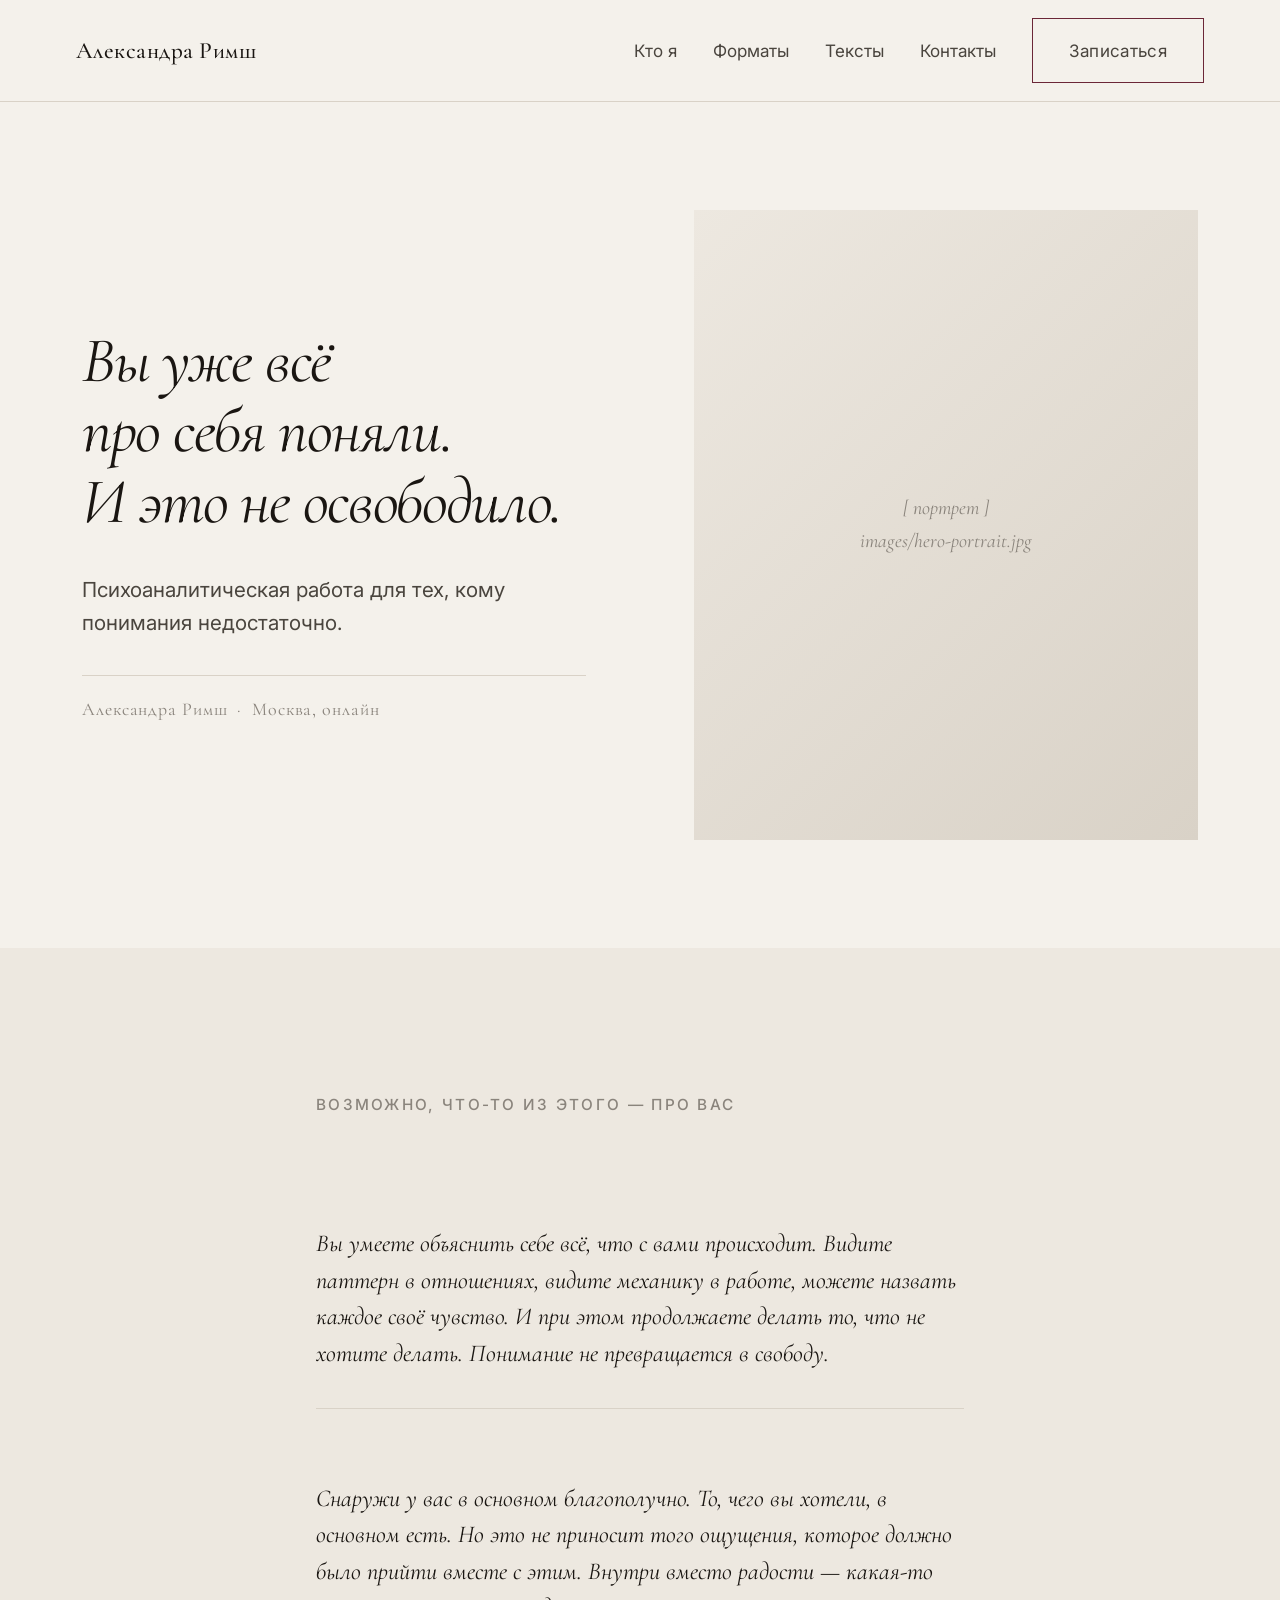
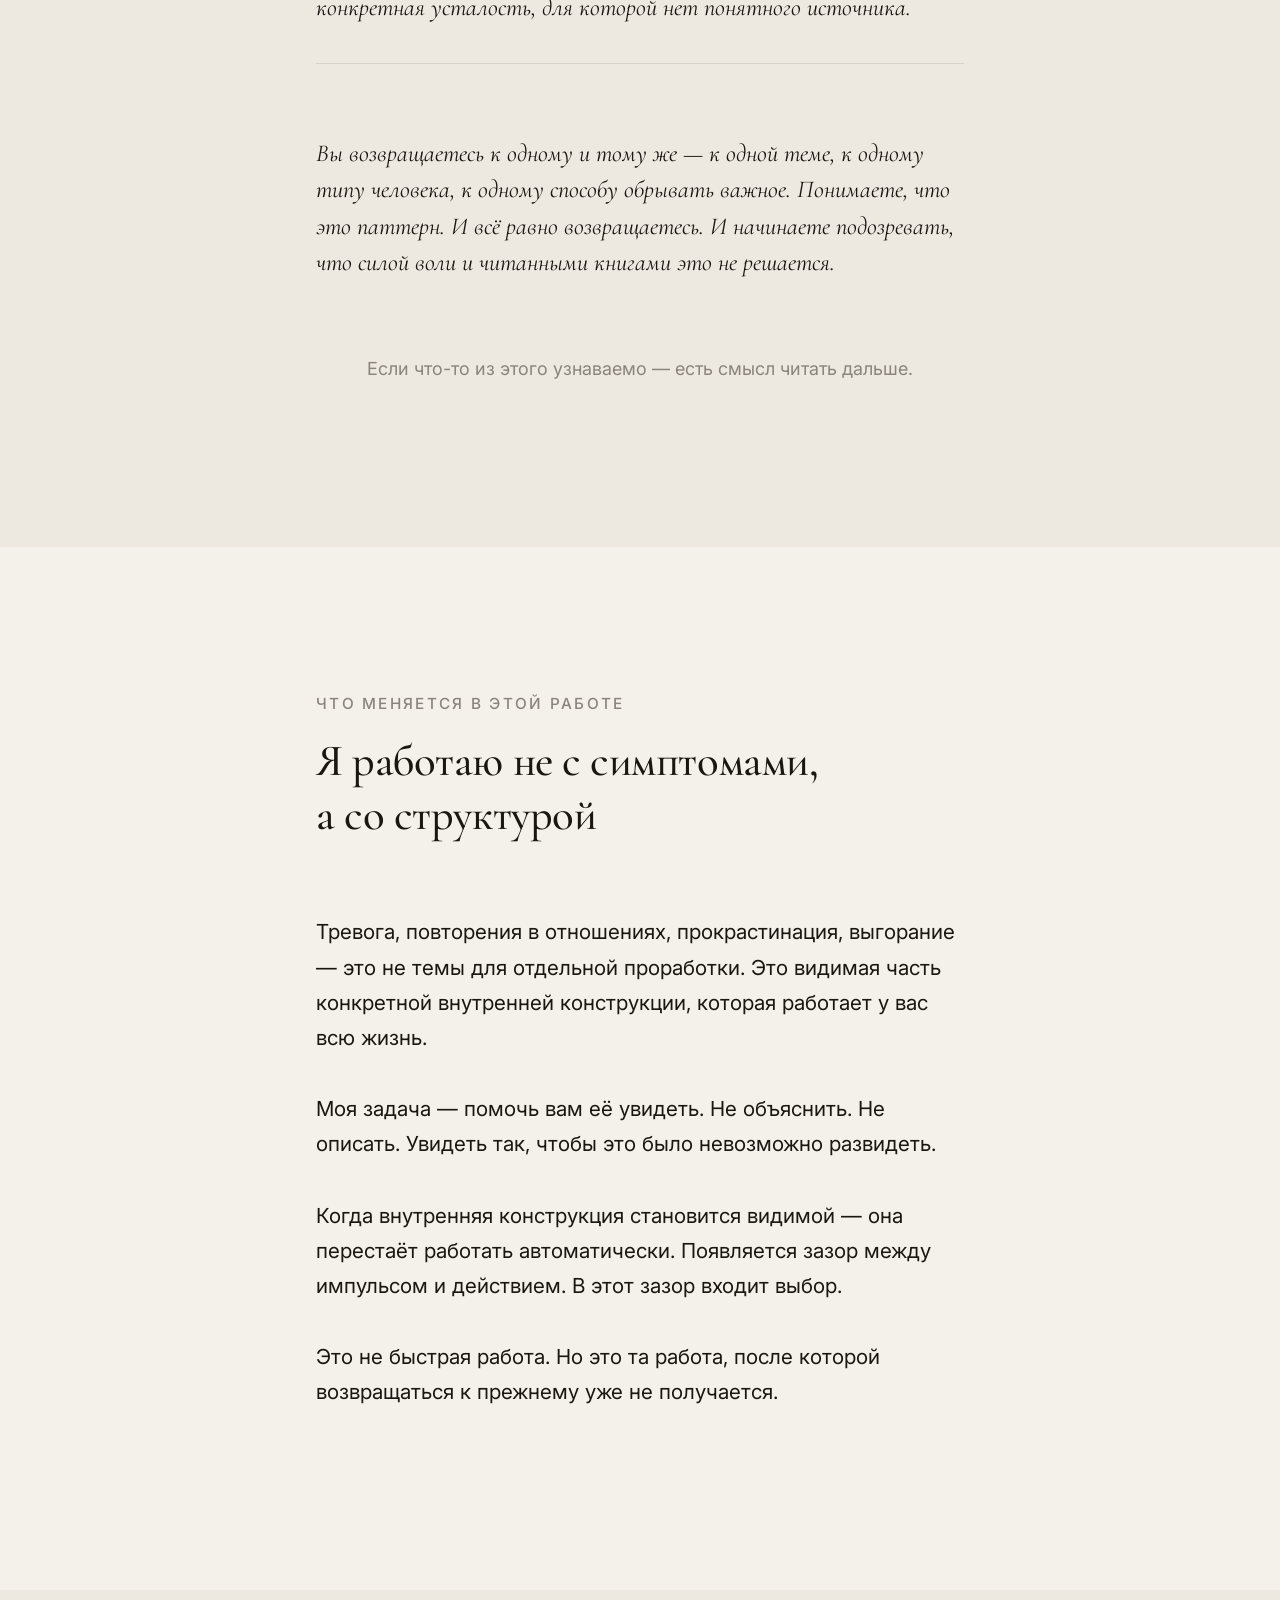
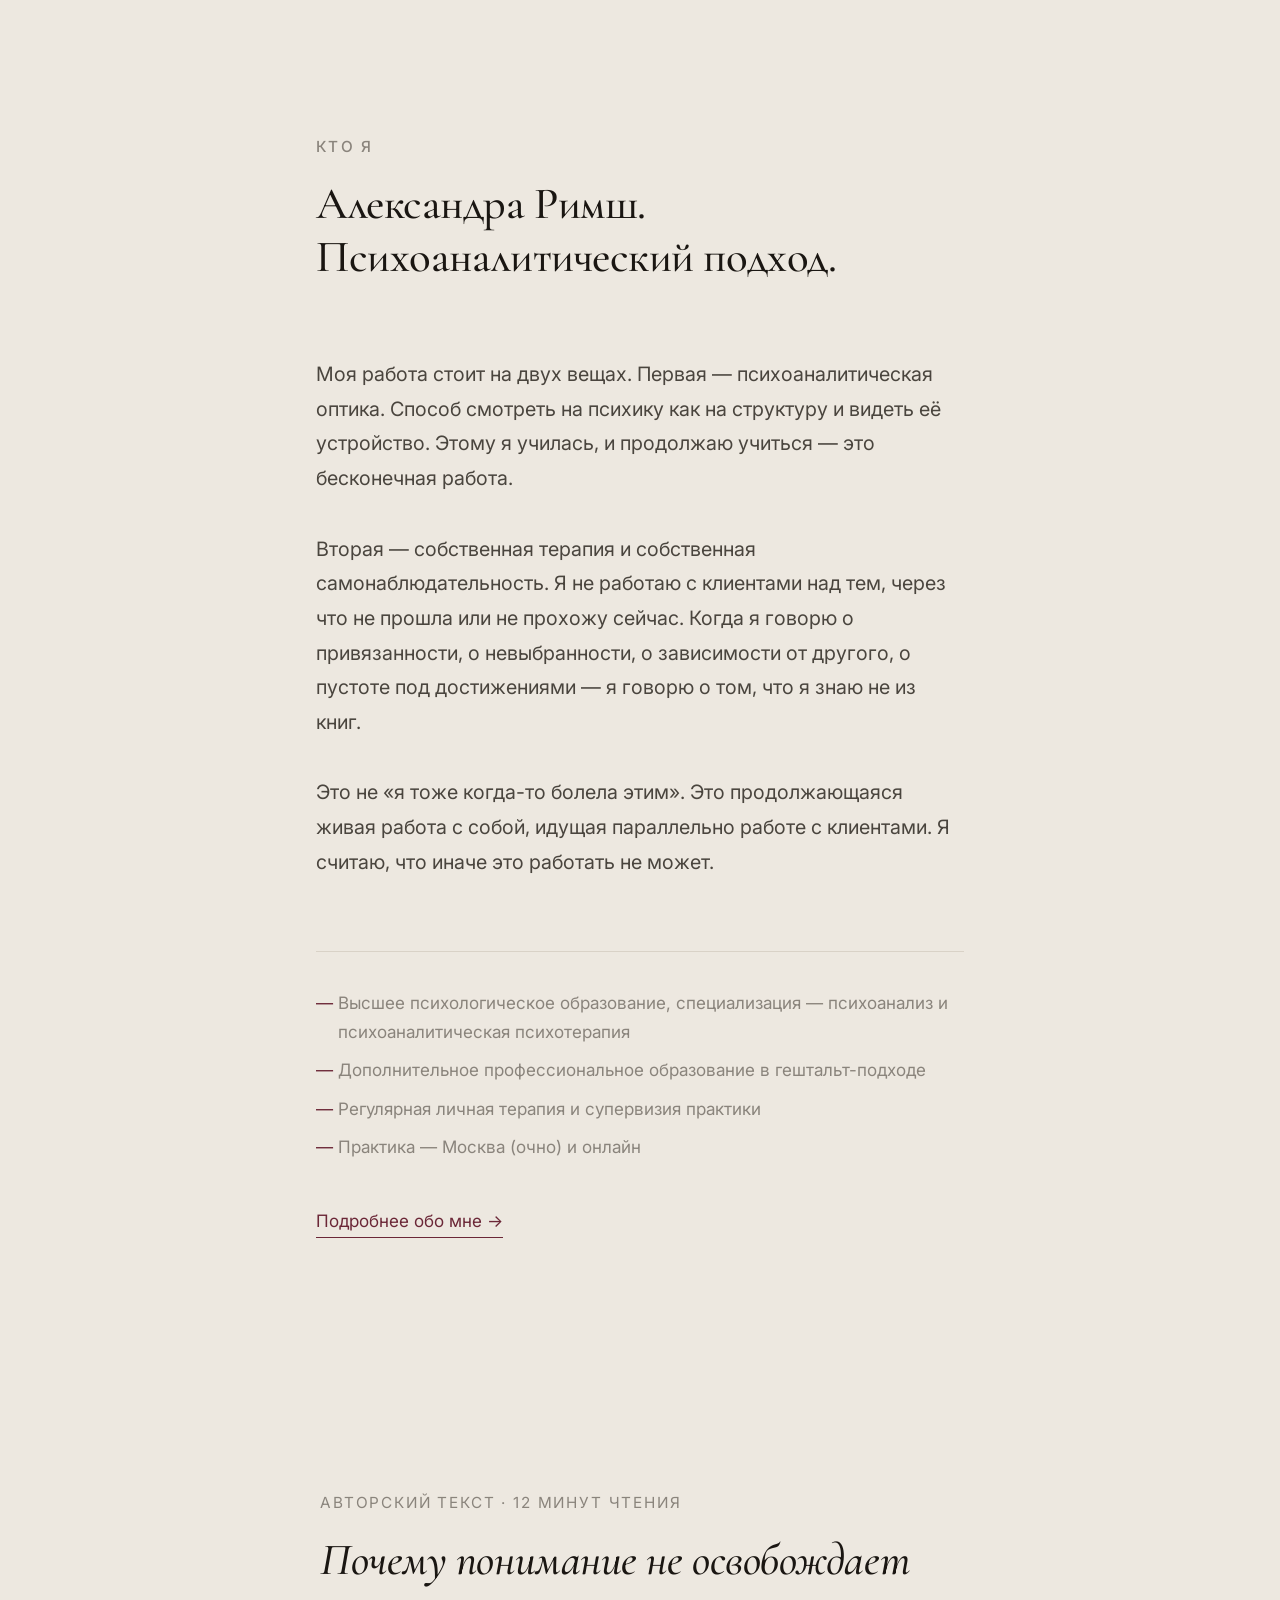
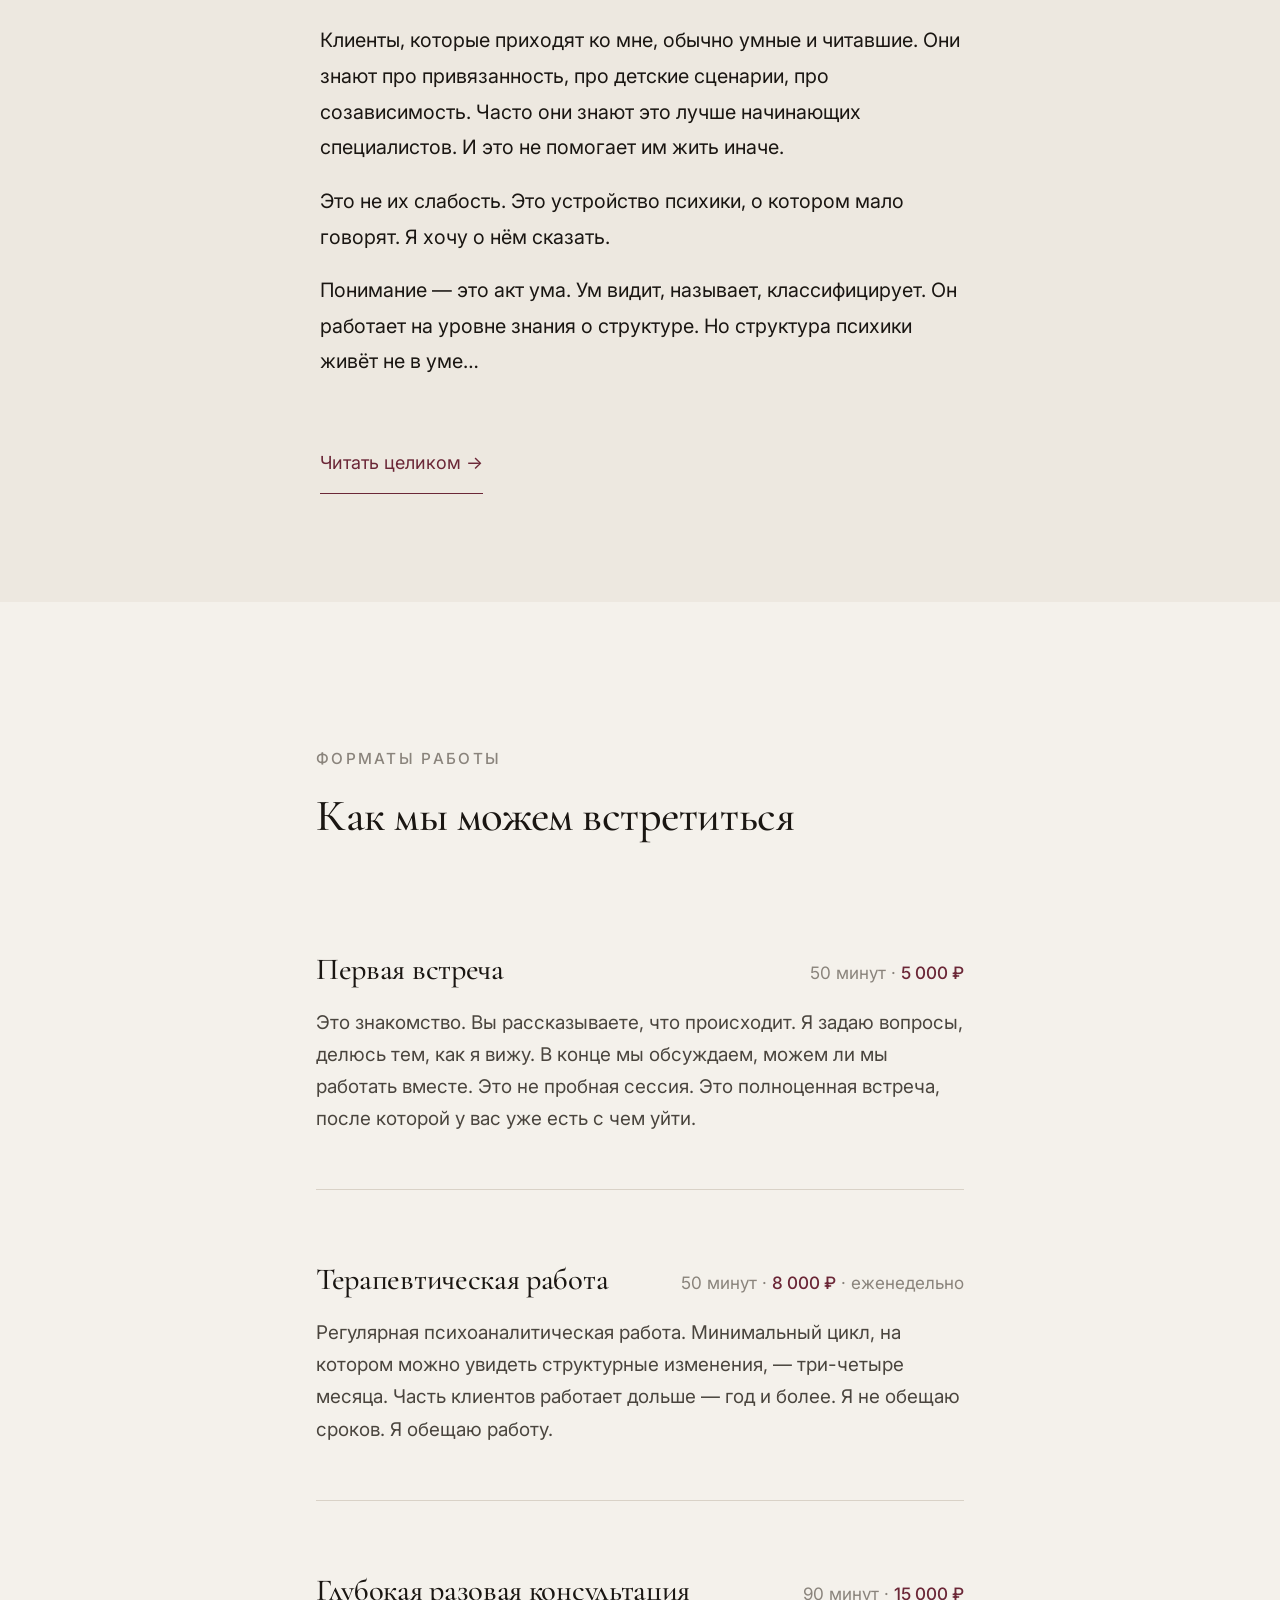
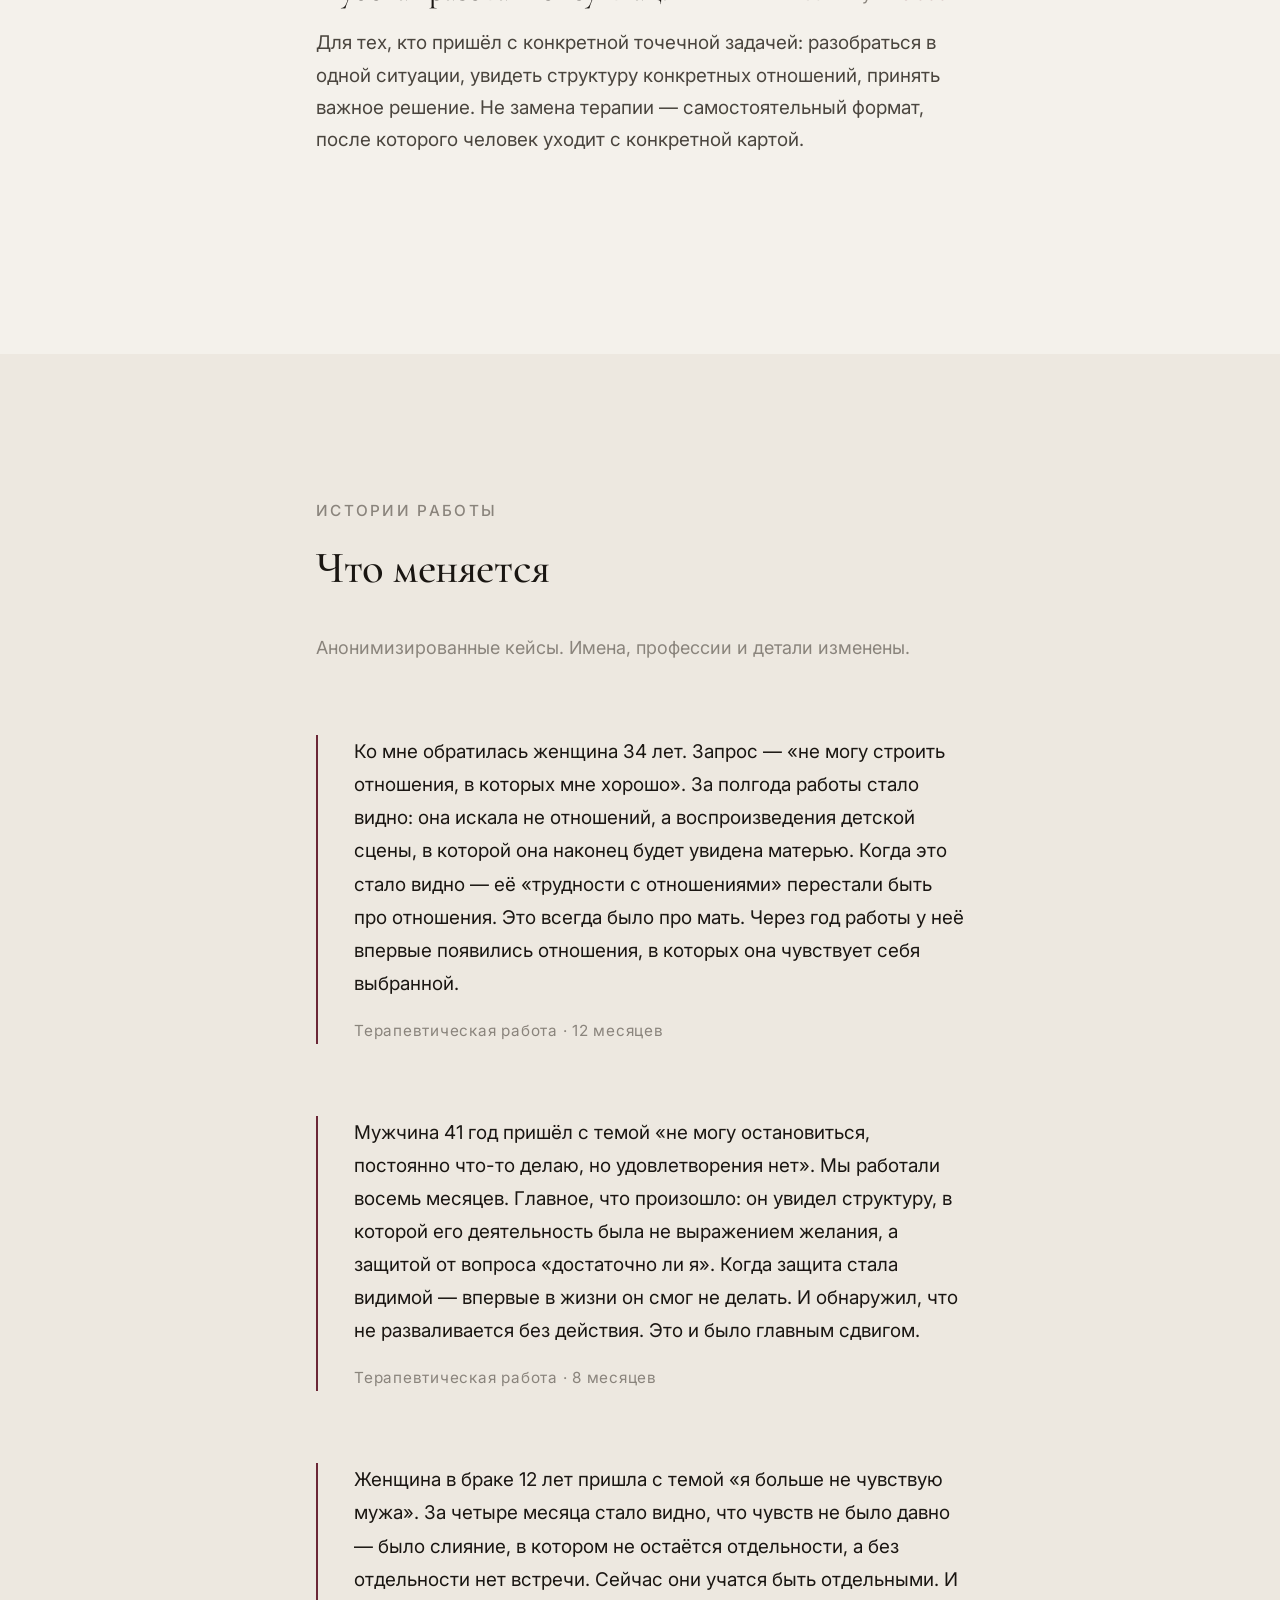
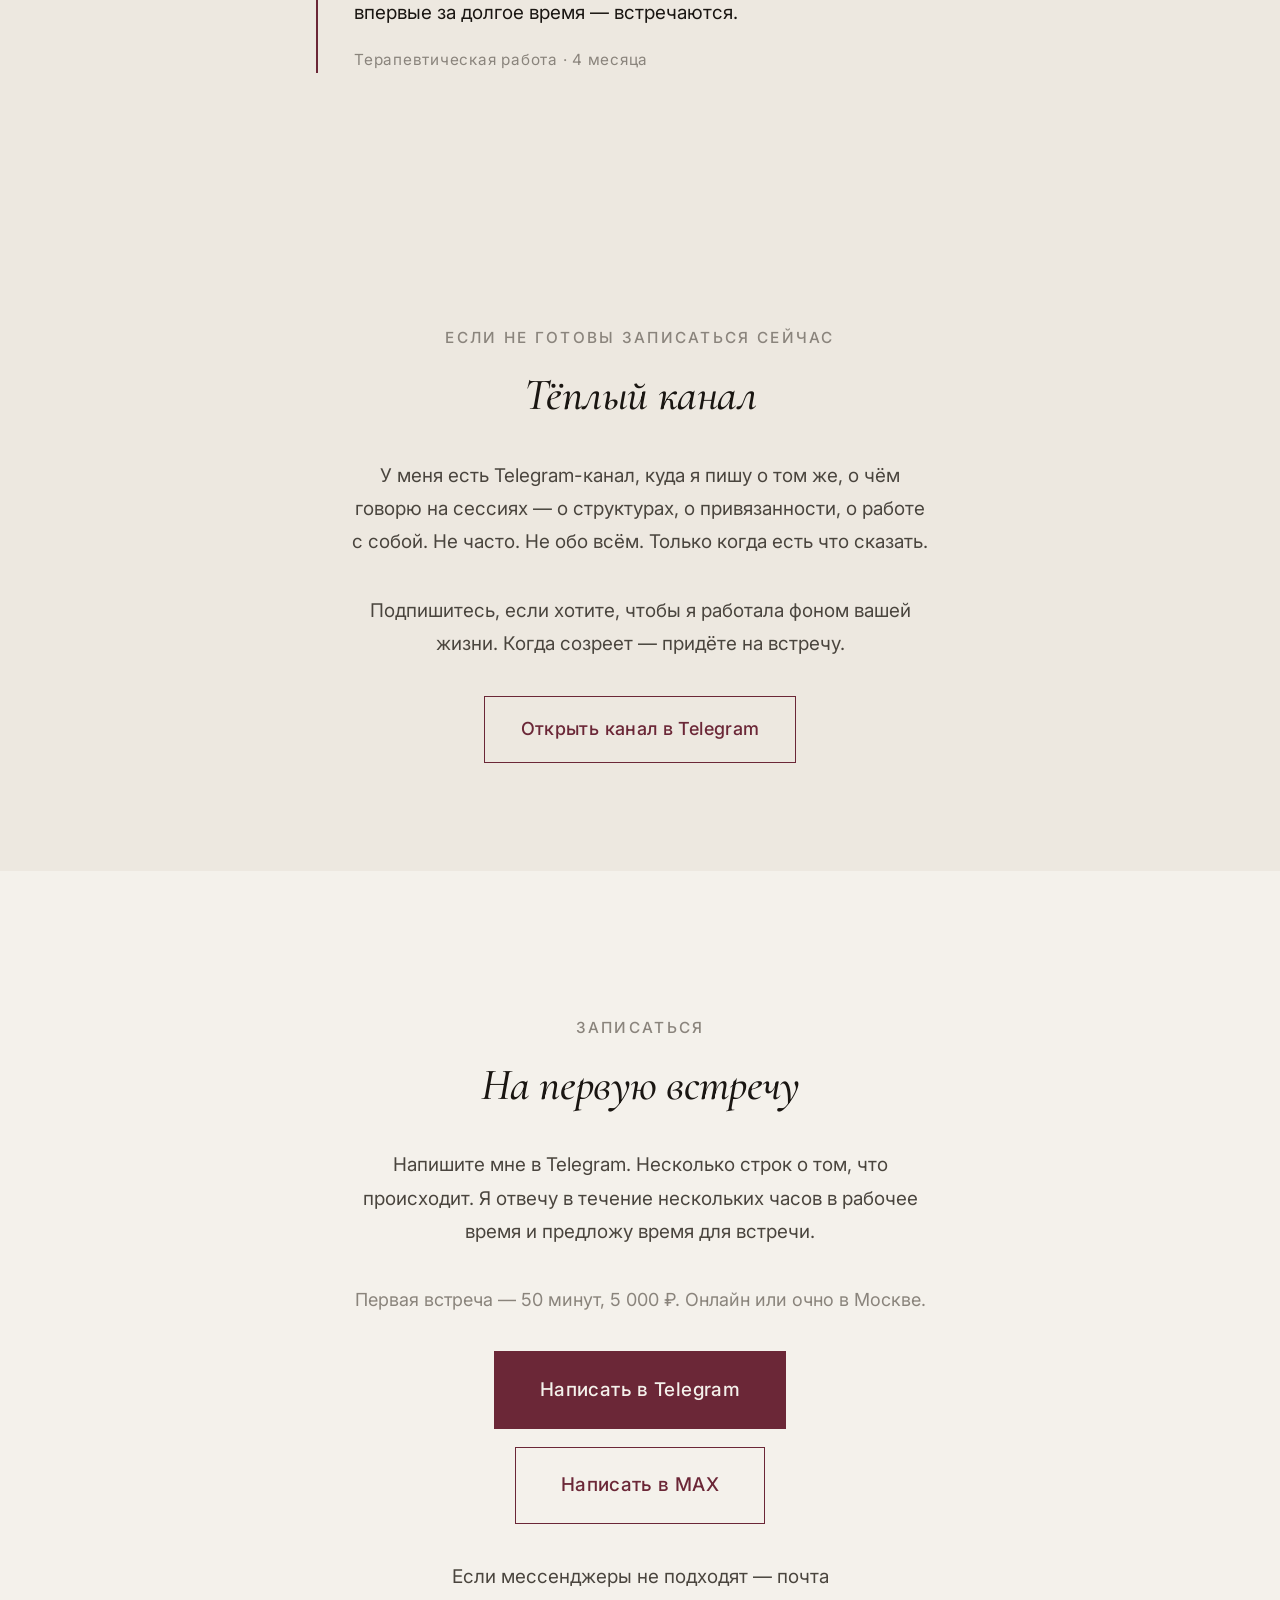
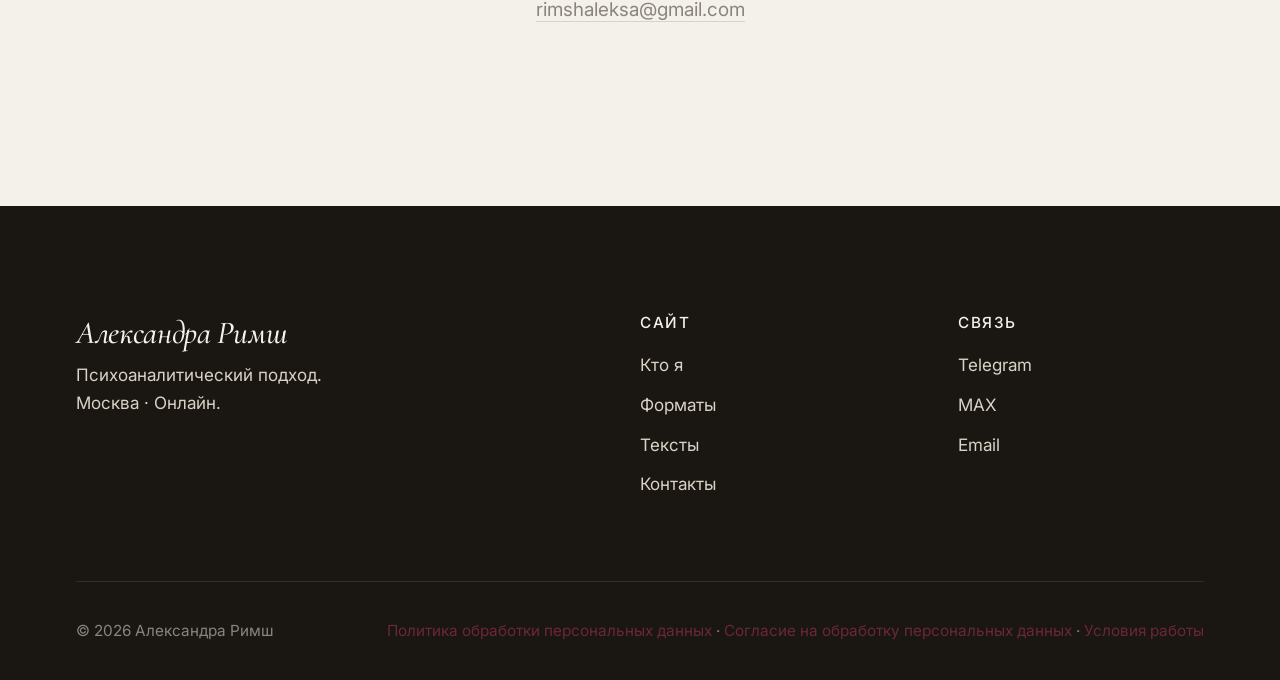
==== commit e0986670: "Add legal pages and update footer legal links" ====
--- a/index.html
+++ b/index.html
@@ -267,7 +267,7 @@
       <p>
         Подпишитесь, если хотите, чтобы я работала фоном вашей жизни. Когда созреет — придёте на встречу.
       </p>
-      <a href="https://t.me/rimshsasha" class="button button--outline" target="_blank" rel="noopener">
+      <a href="https://t.me/rimsh_sasha" class="button button--outline" target="_blank" rel="noopener">
         Открыть канал в Telegram
       </a>
     </div>
@@ -331,7 +331,7 @@
 
       <div class="site-footer__bottom">
         <div>© <span id="current-year">2026</span> Александра Римш</div>
-        <div><a href="privacy.html">Политика конфиденциальности</a></div>
+        <div><a href="privacy.html">Политика обработки персональных данных</a> · <a href="consent.html">Согласие на обработку персональных данных</a> · <a href="terms.html">Условия работы</a></div>
       </div>
     </div>
   </footer>
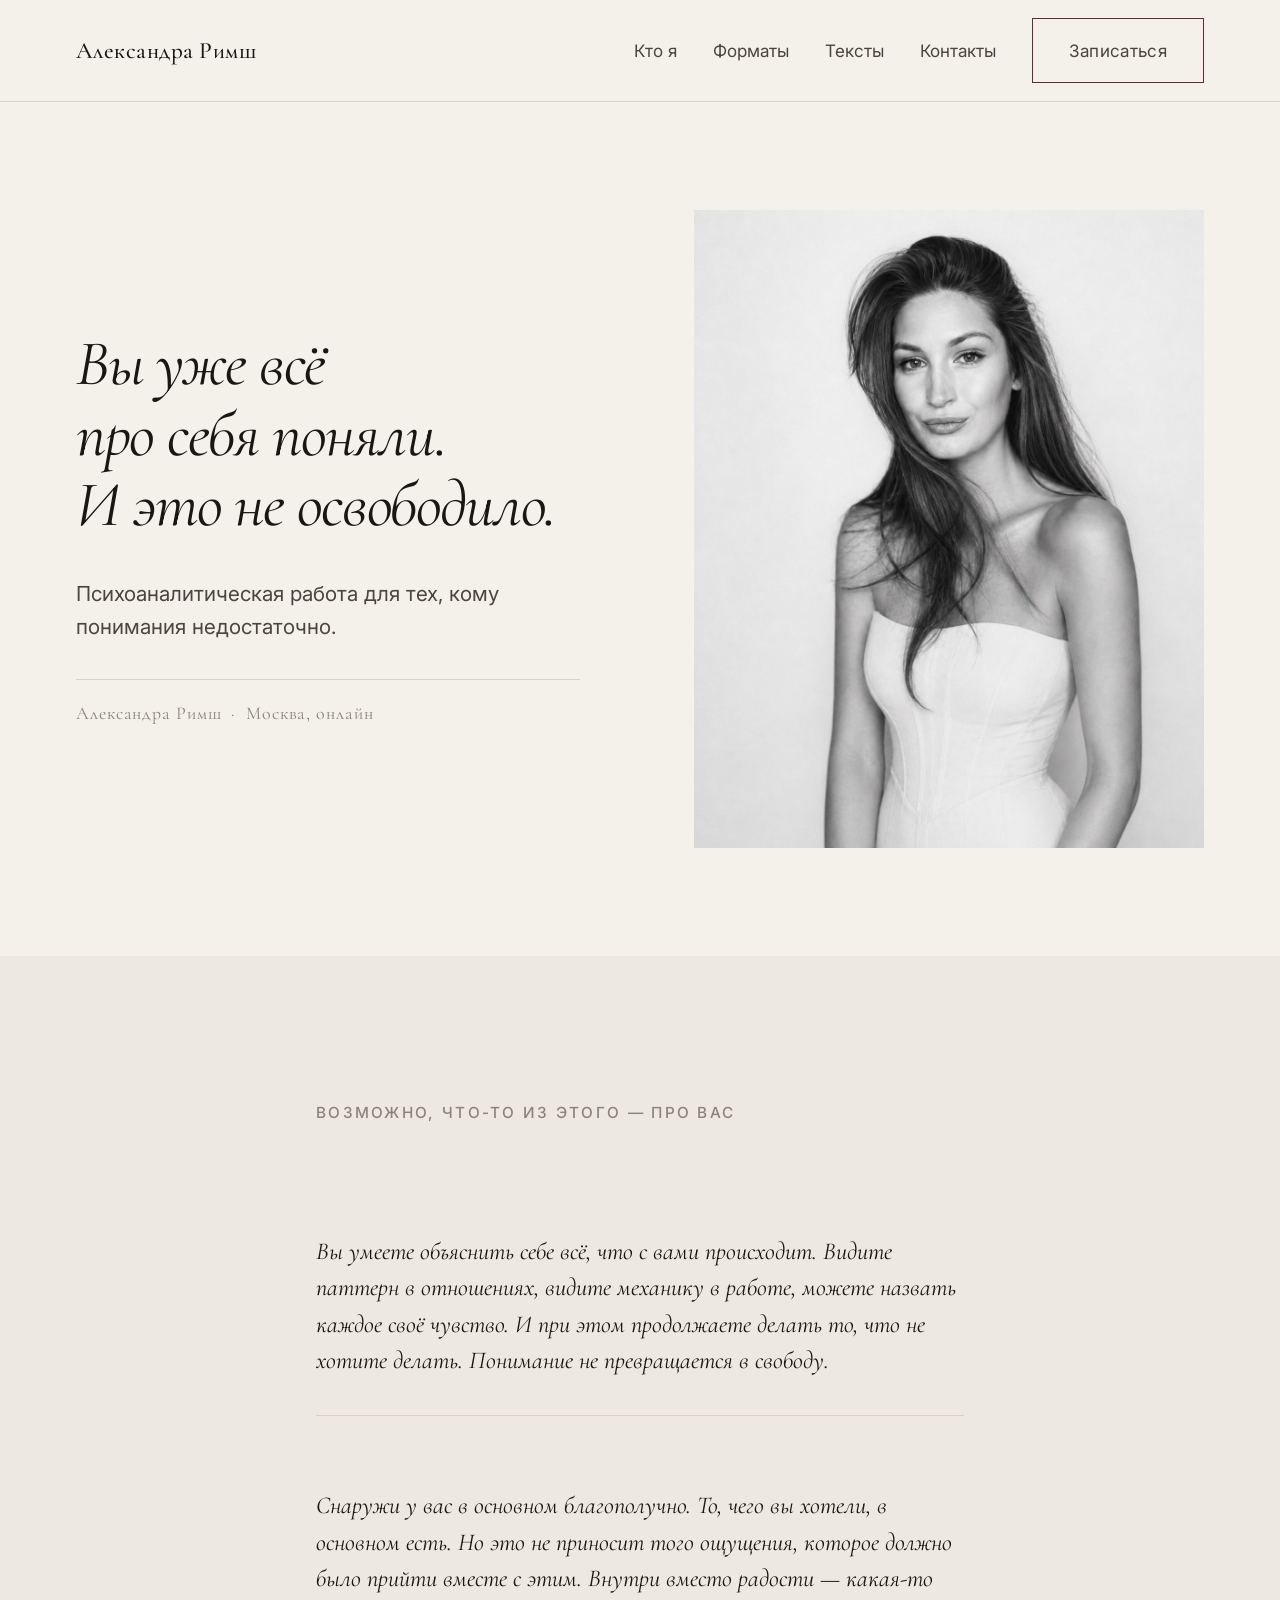
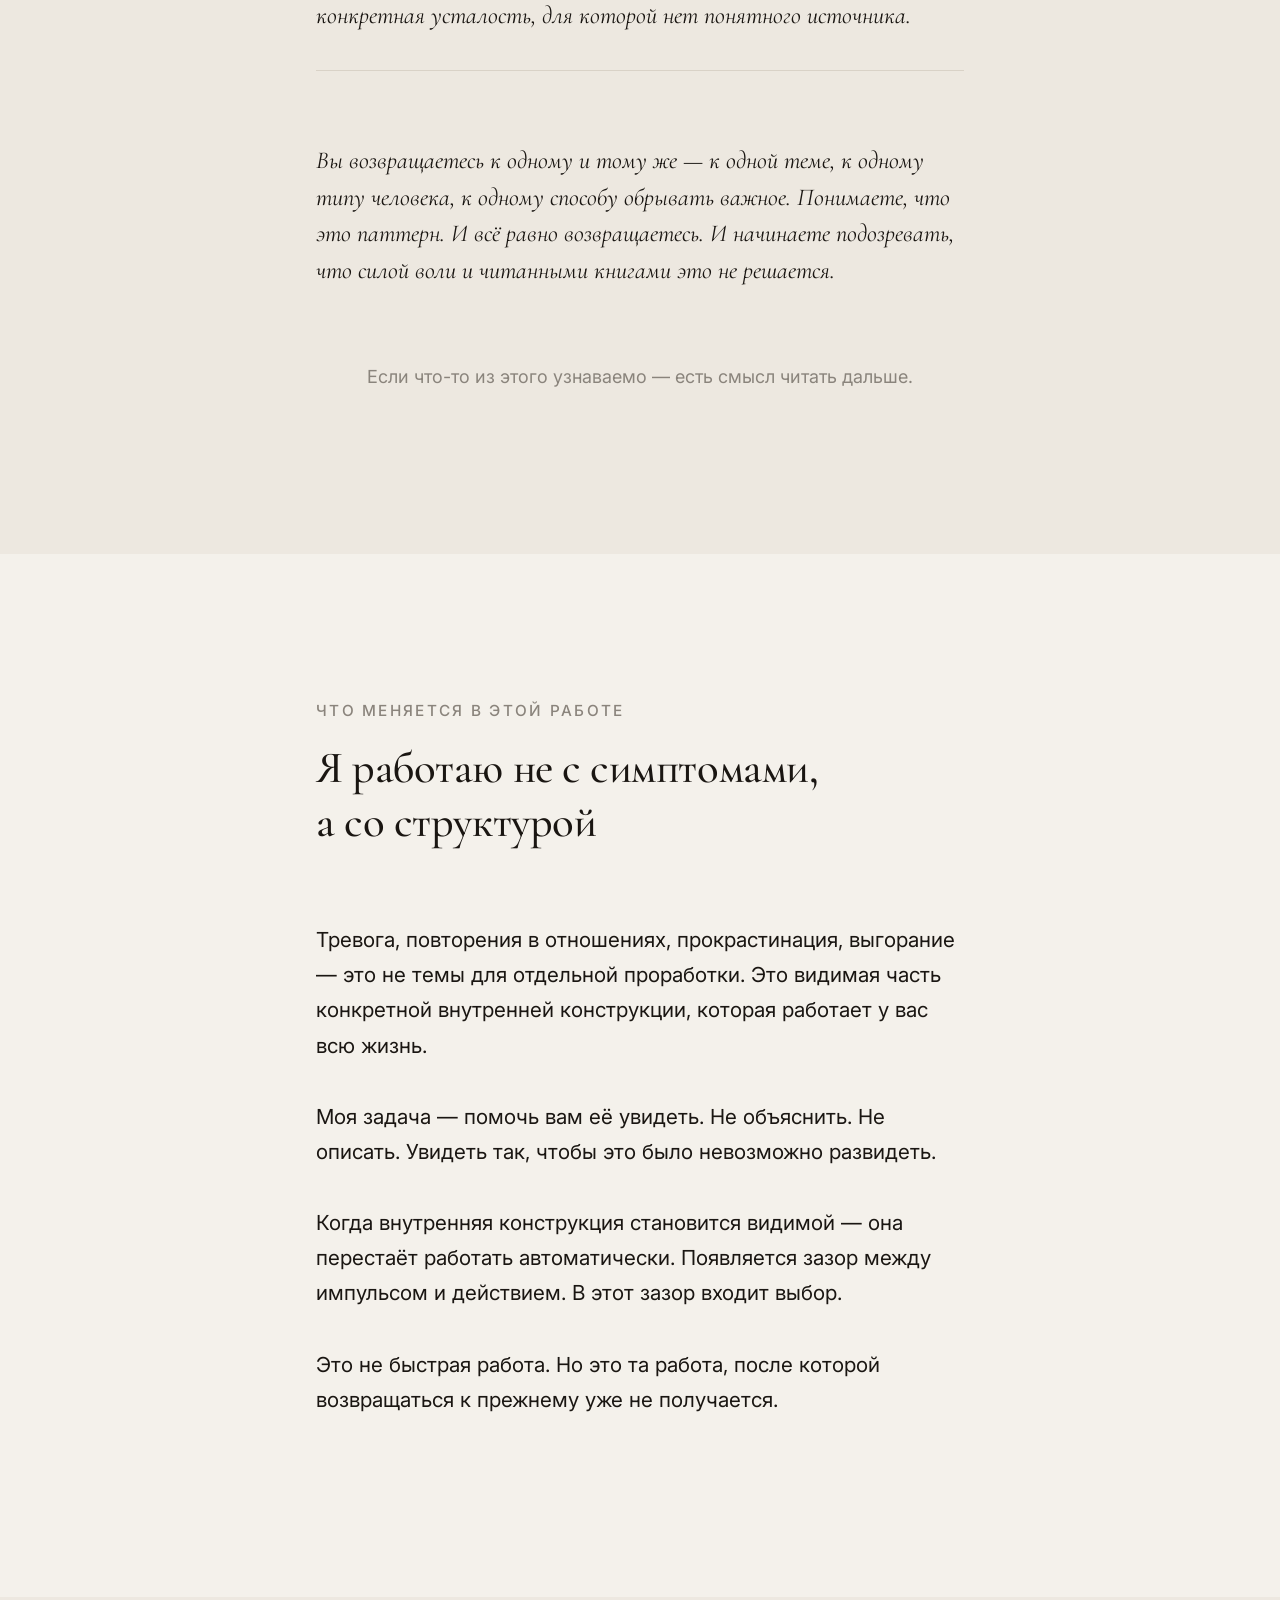
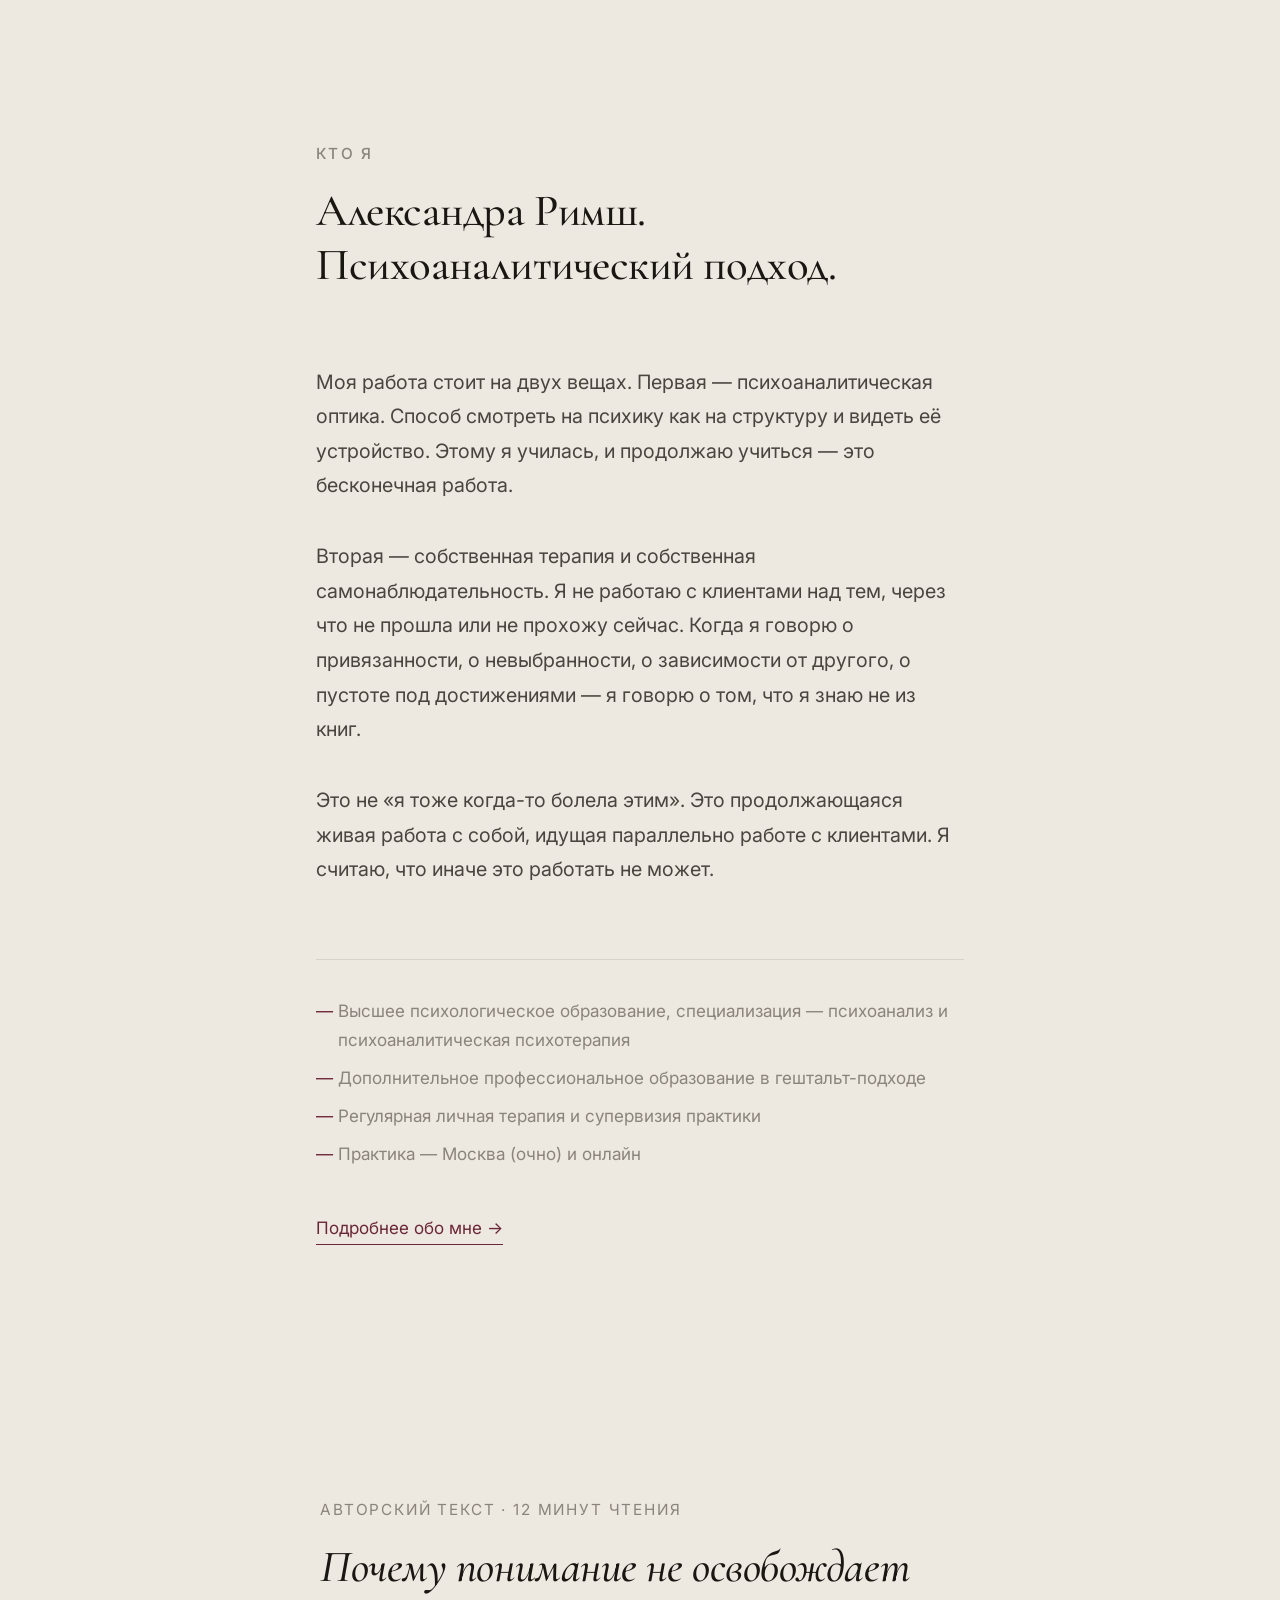
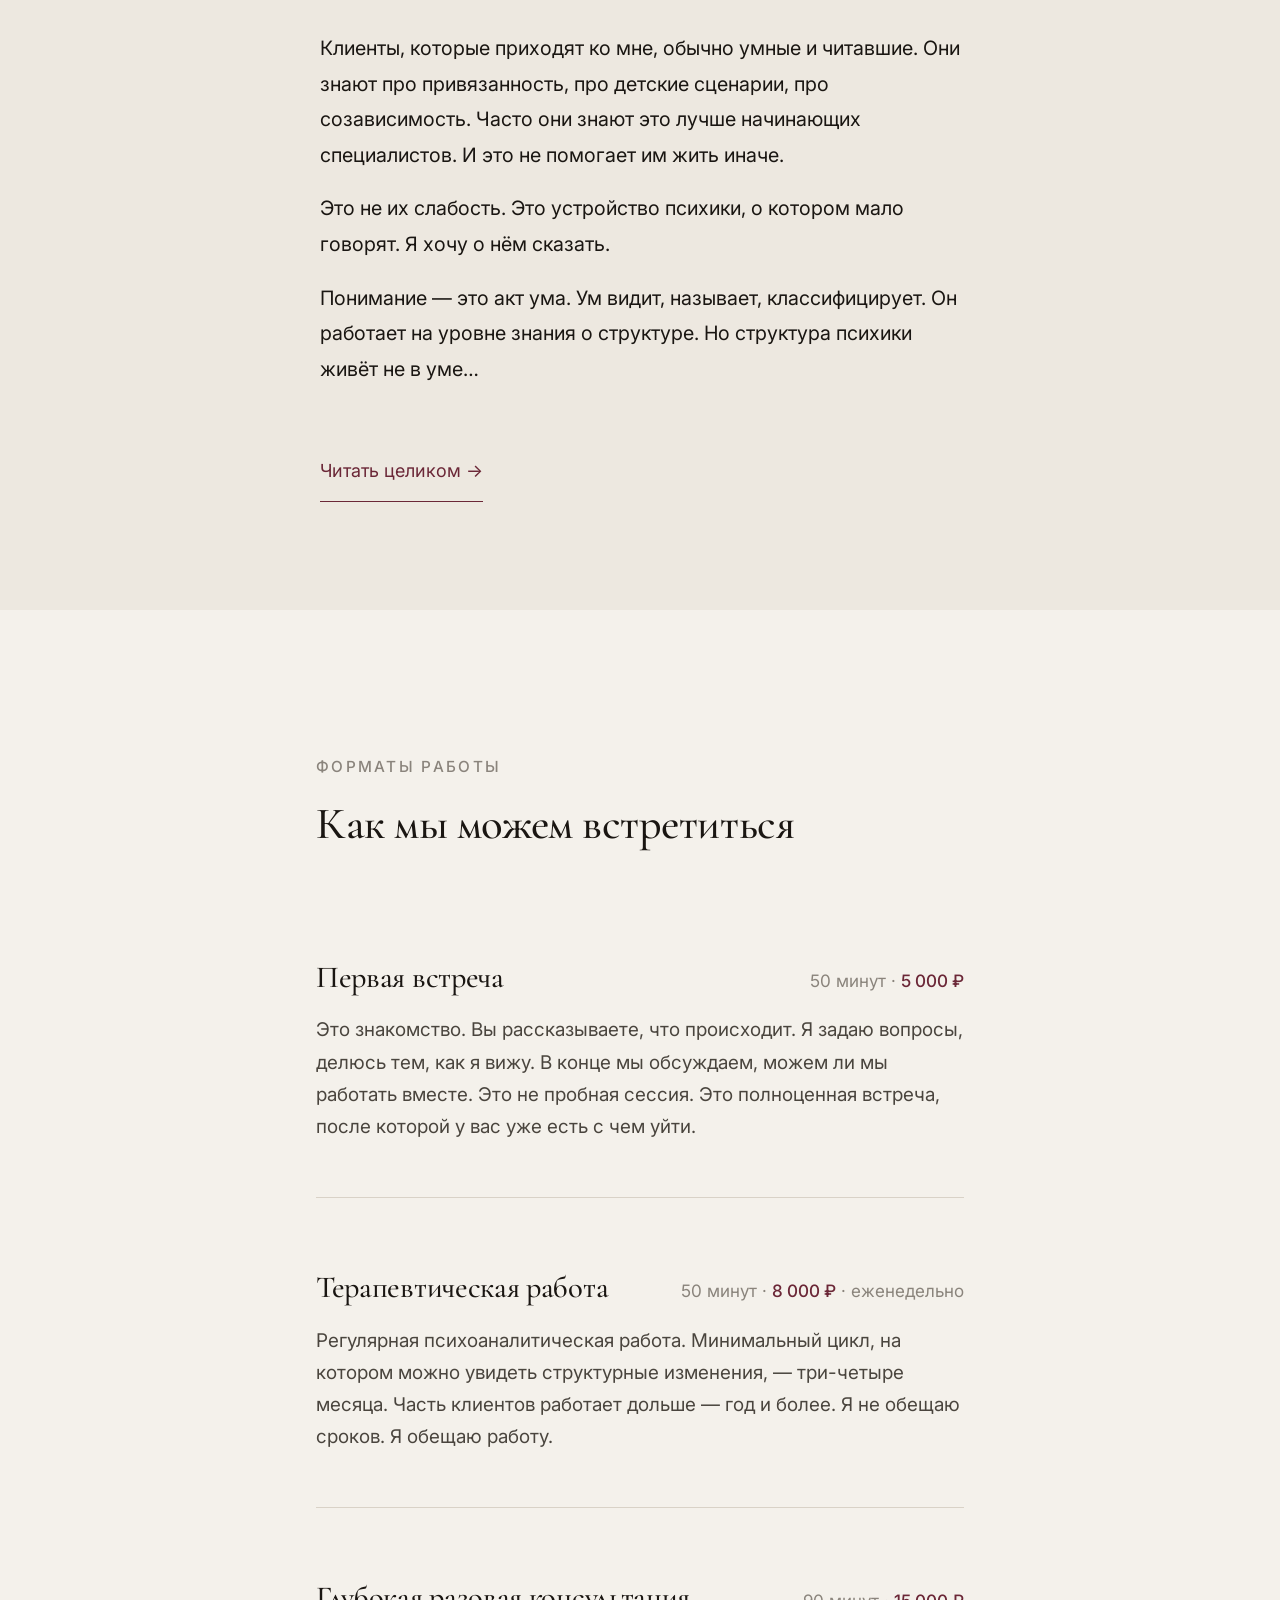
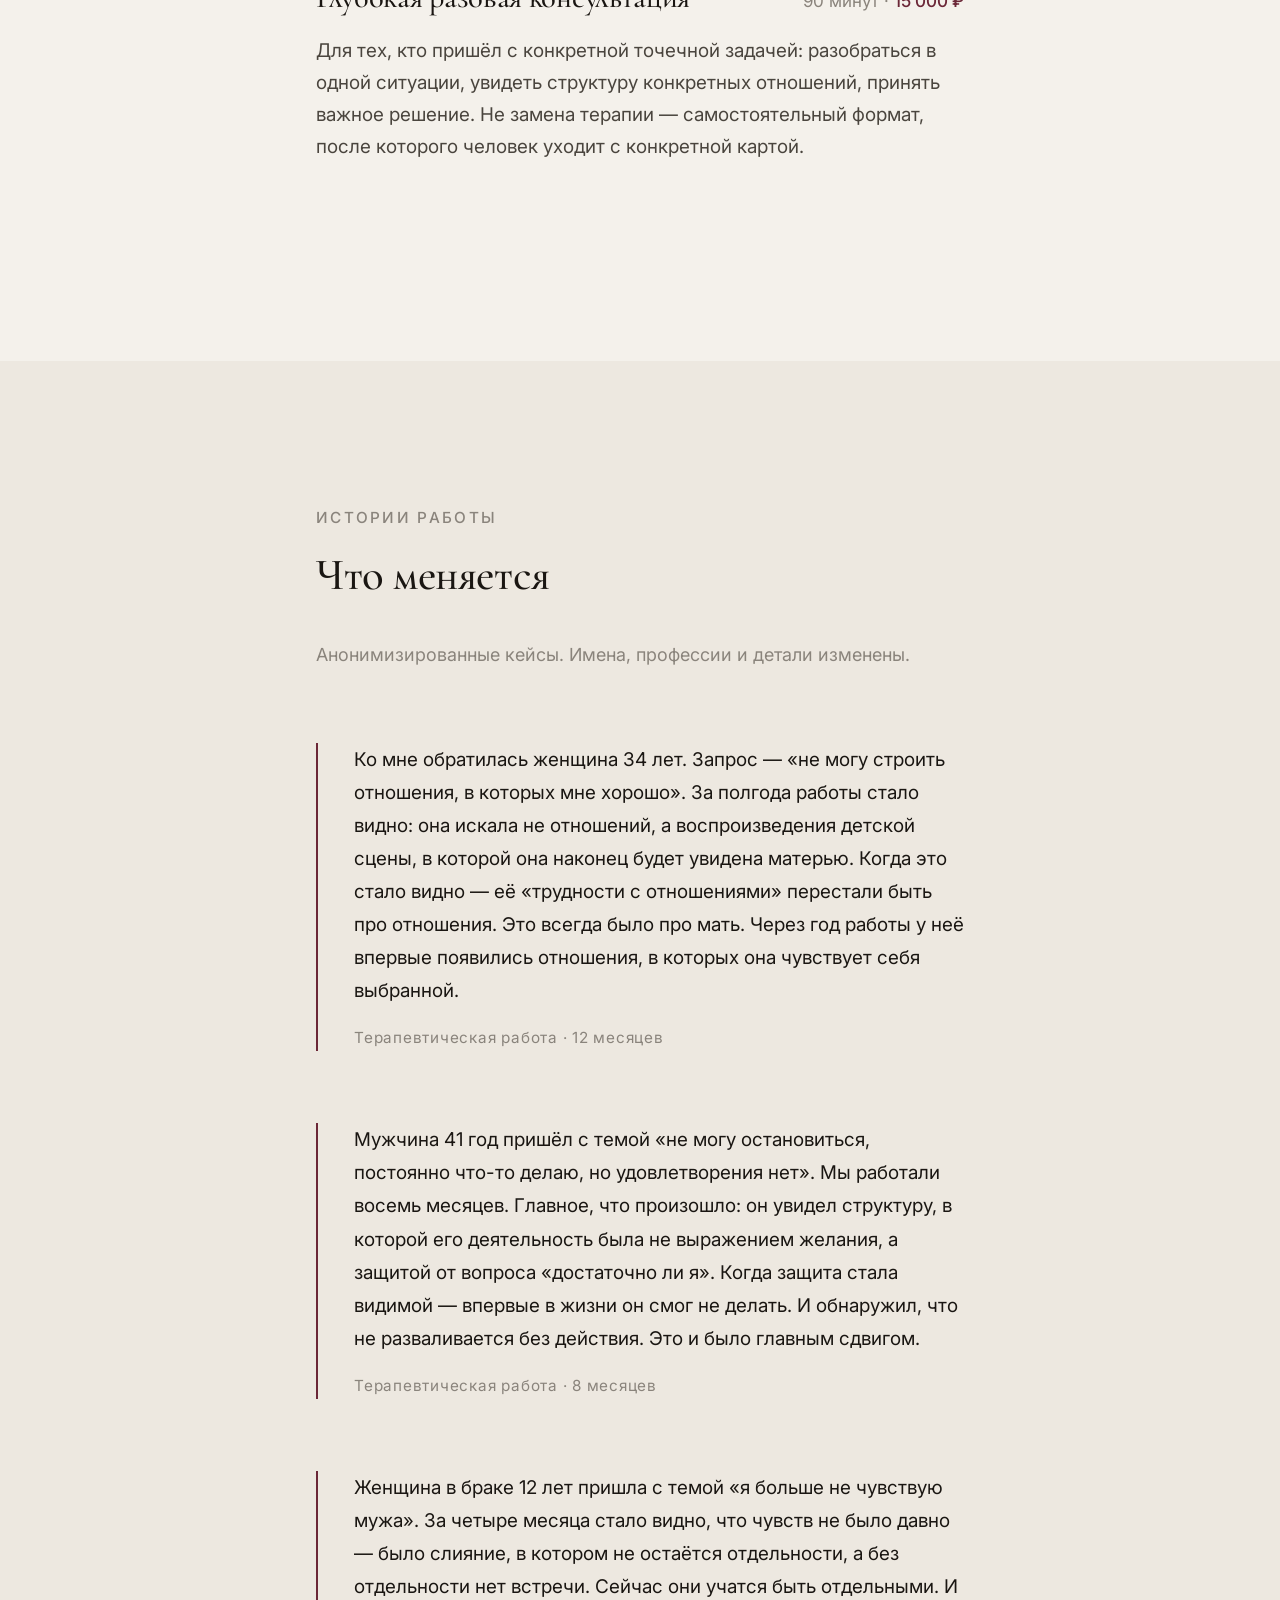
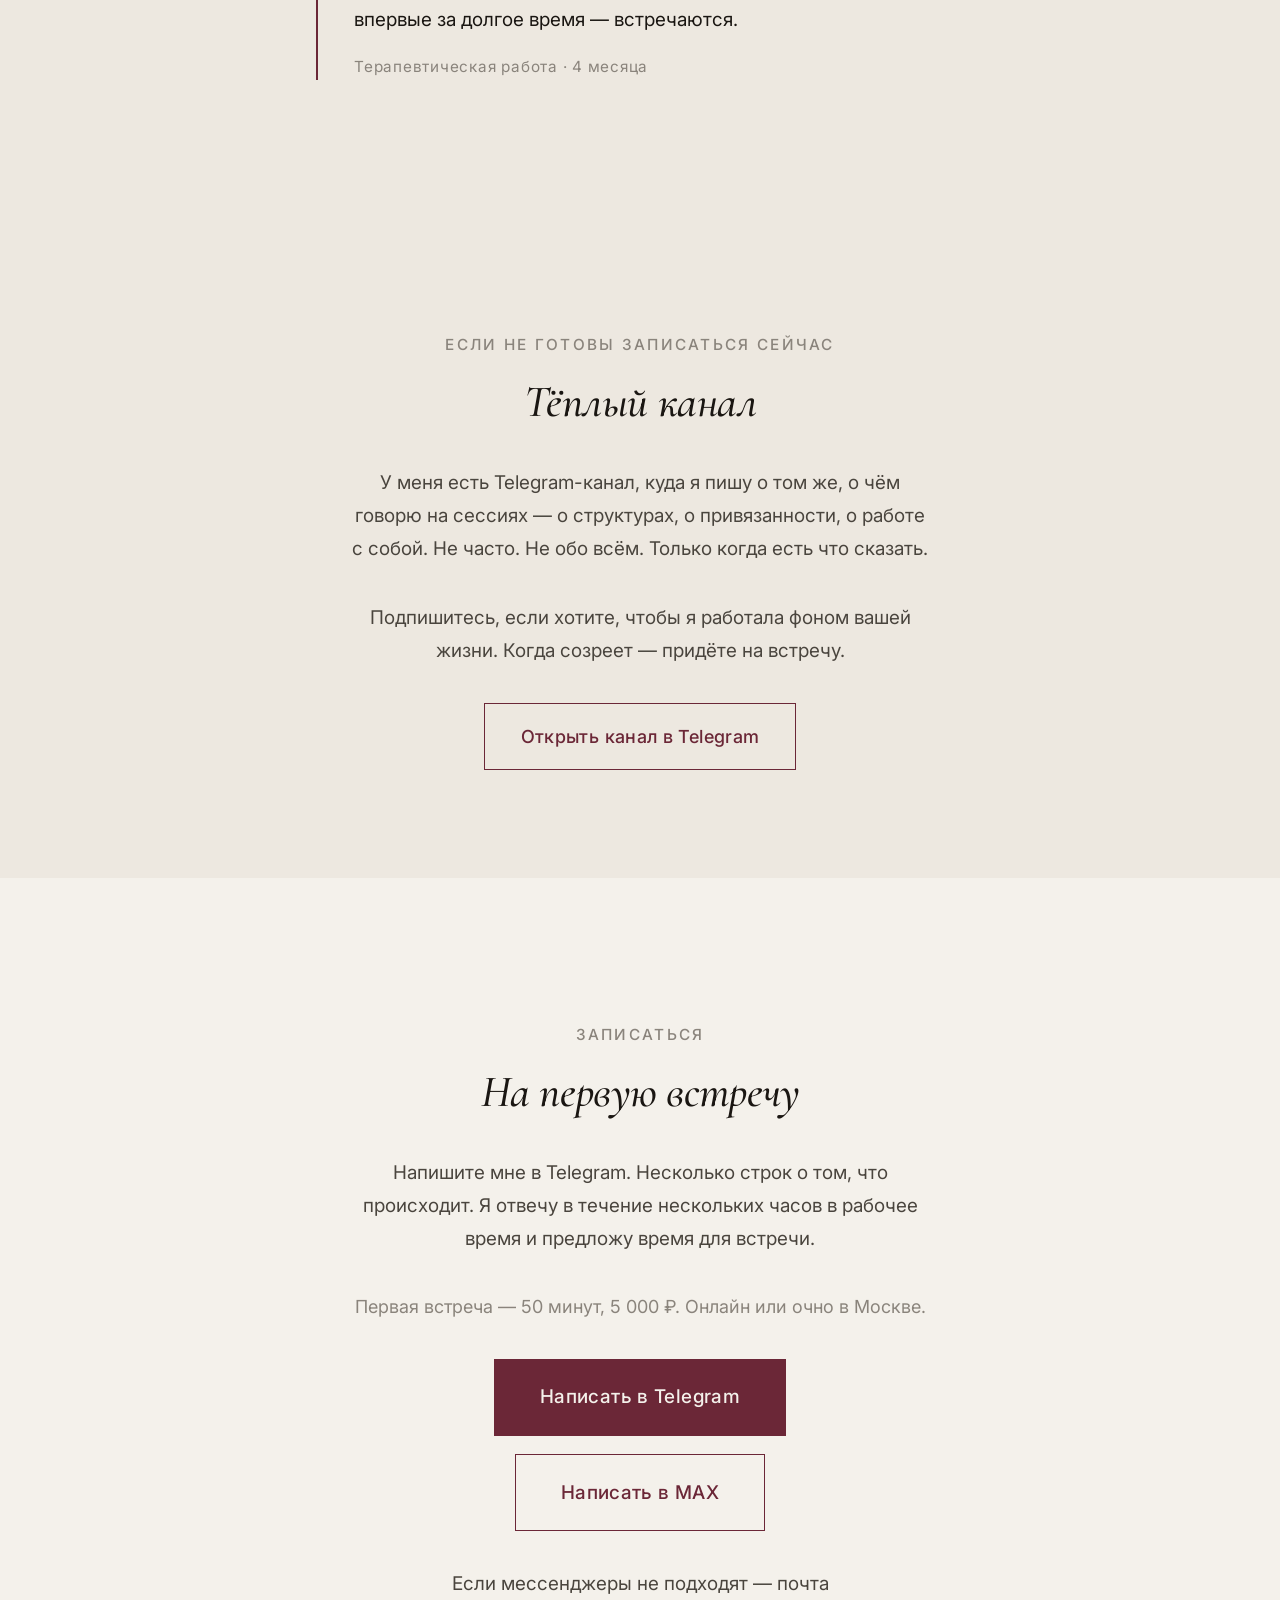
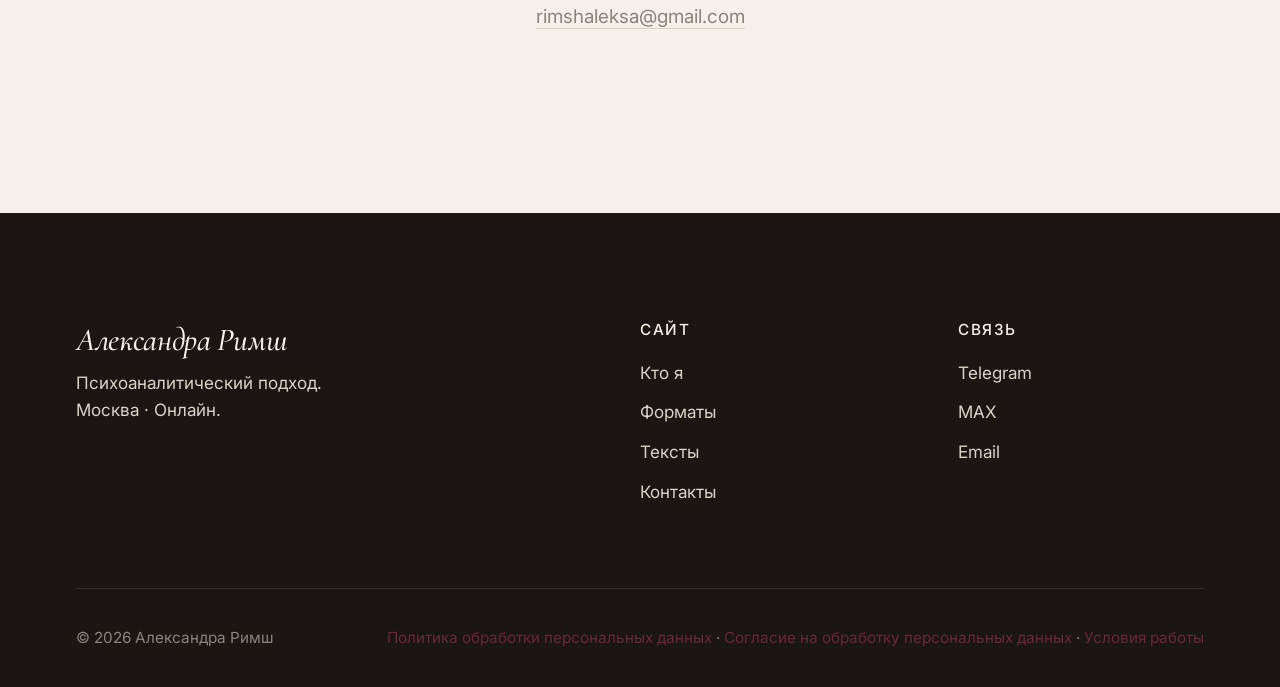
==== commit 881a5c8e: "Connect uploaded images in hero and social metadata" ====
--- a/index.html
+++ b/index.html
@@ -18,6 +18,7 @@
 
   <!-- Twitter Card -->
   <meta name="twitter:card" content="summary_large_image">
+  <meta name="twitter:image" content="https://sasharimsh.ru/images/og-cover.jpg">
   <meta name="twitter:title" content="Александра Римш — психоаналитическая работа">
   <meta name="twitter:description" content="Психоаналитический подход для тех, кто уже всё про себя понял — и не освободился.">
 
@@ -64,11 +65,12 @@
         </div>
       </div>
       <div class="hero__image">
-        <!-- Сюда вставляется главная фотография после съёмки -->
-        <div class="hero__image-placeholder">
-          [&nbsp;портрет&nbsp;]<br>
-          images/hero-portrait.jpg
-        </div>
+        <img
+          src="images/hero-portrait.jpg"
+          alt="Александра Римш"
+          class="hero__portrait"
+          loading="eager"
+        >
       </div>
     </div>
   </section>
--- a/css/style.css
+++ b/css/style.css
@@ -267,6 +267,14 @@
   width: 100%;
   height: 100%;
   object-fit: cover;
+}
+
+.hero__portrait {
+  width: 100%;
+  height: 100%;
+  object-fit: cover;
+  object-position: center center;
+  display: block;
 }
 
 .hero__image-placeholder {
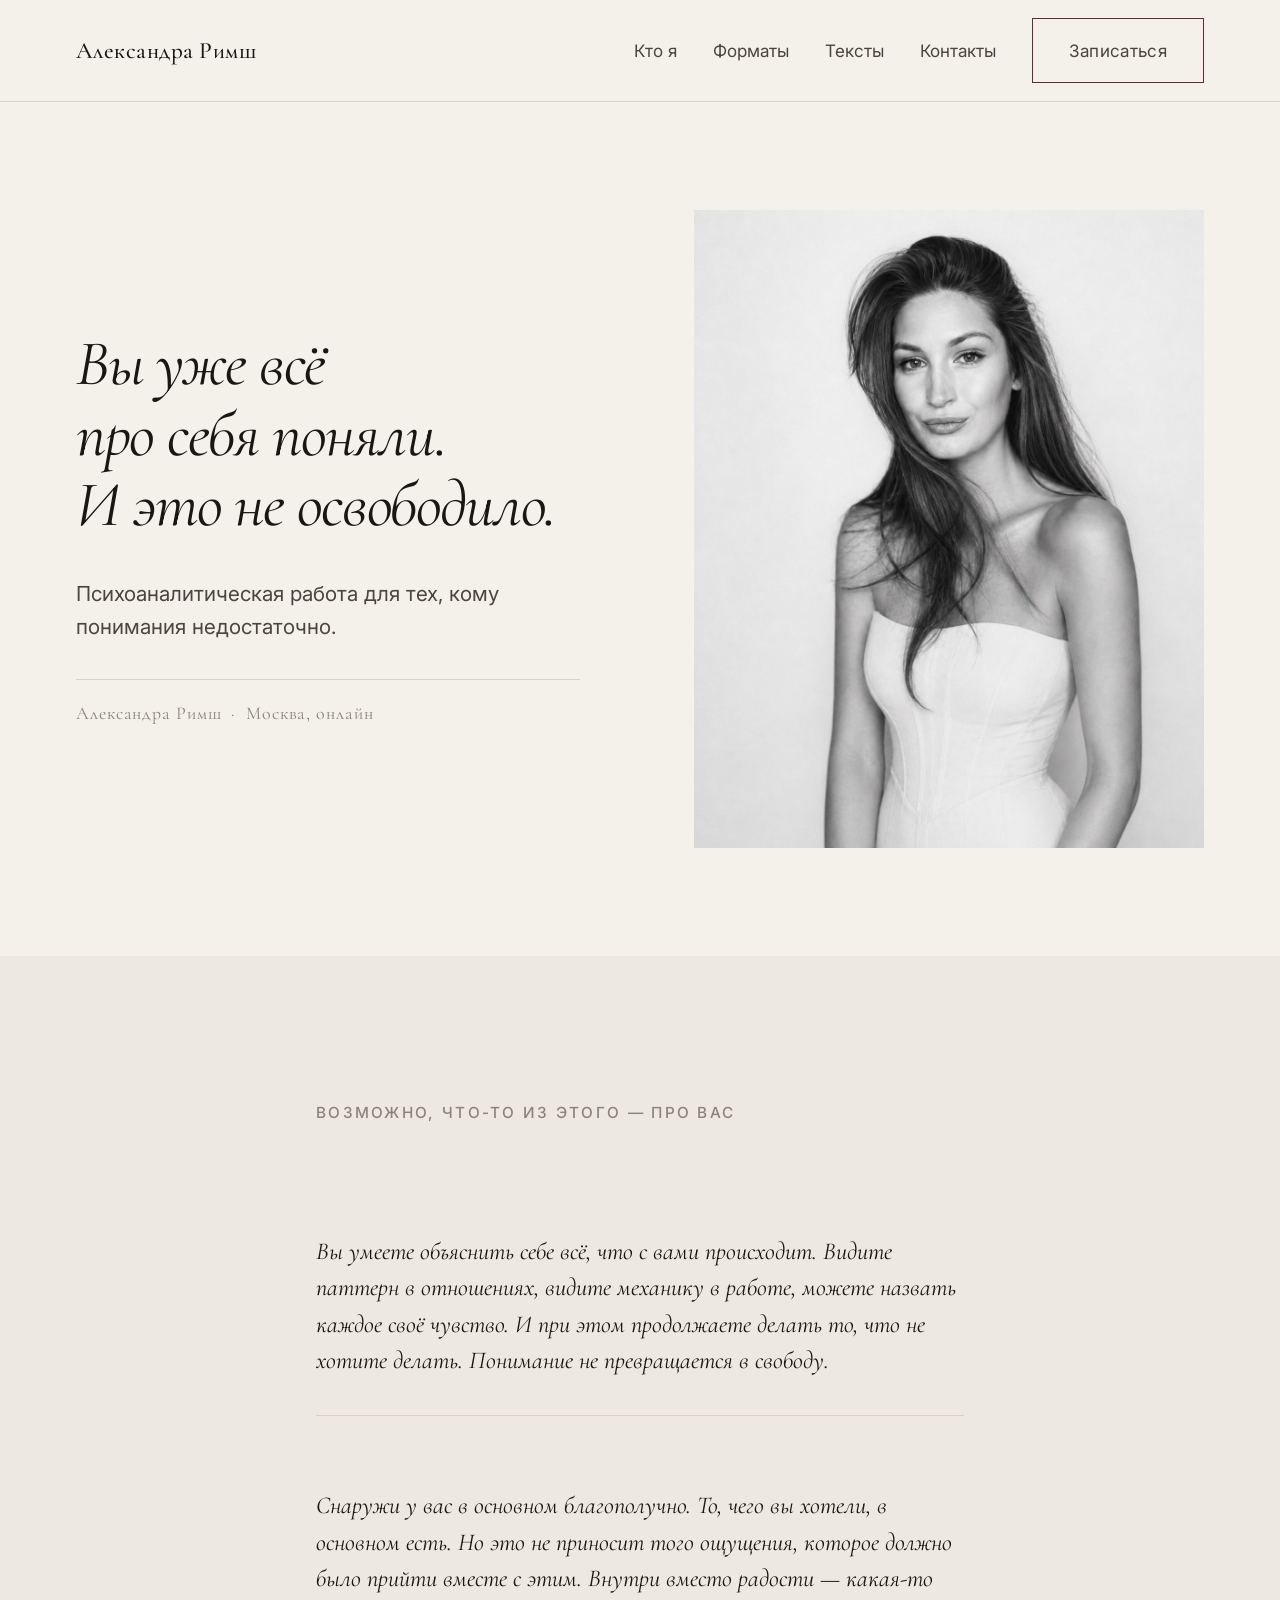
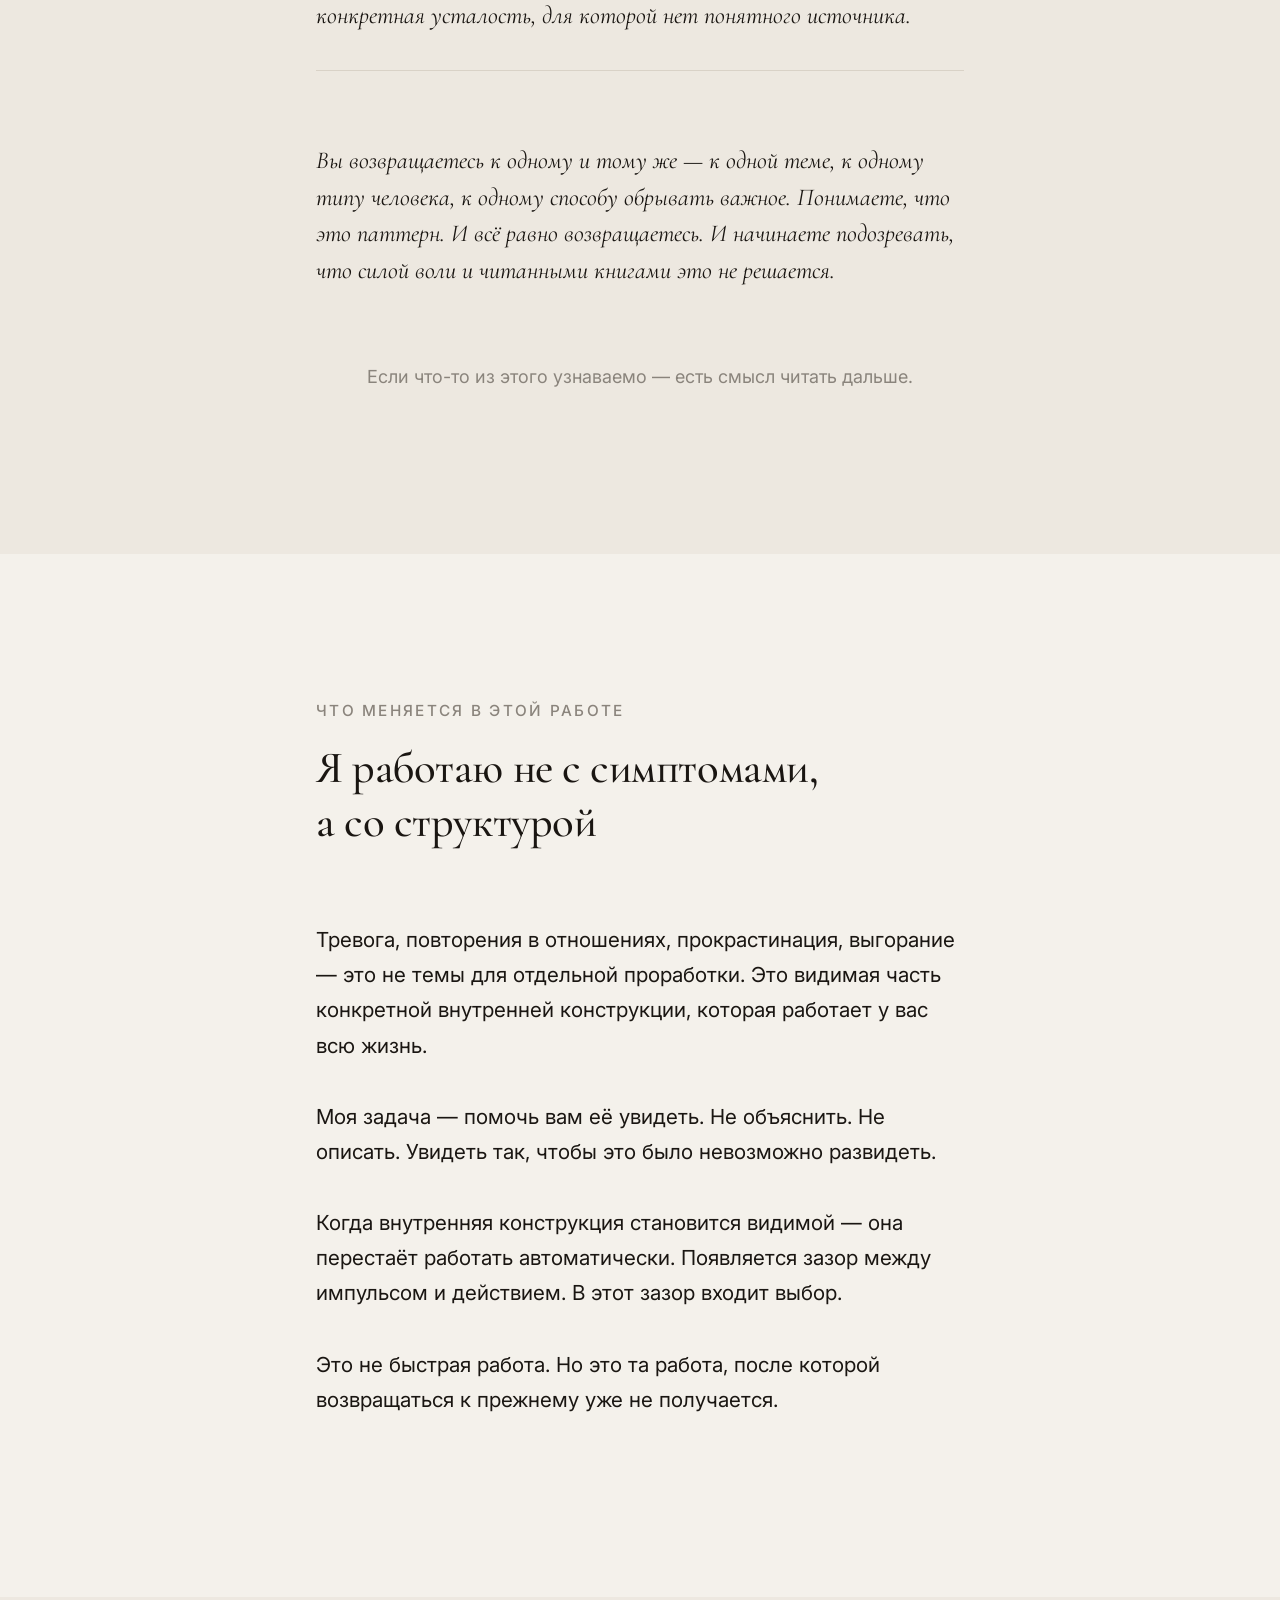
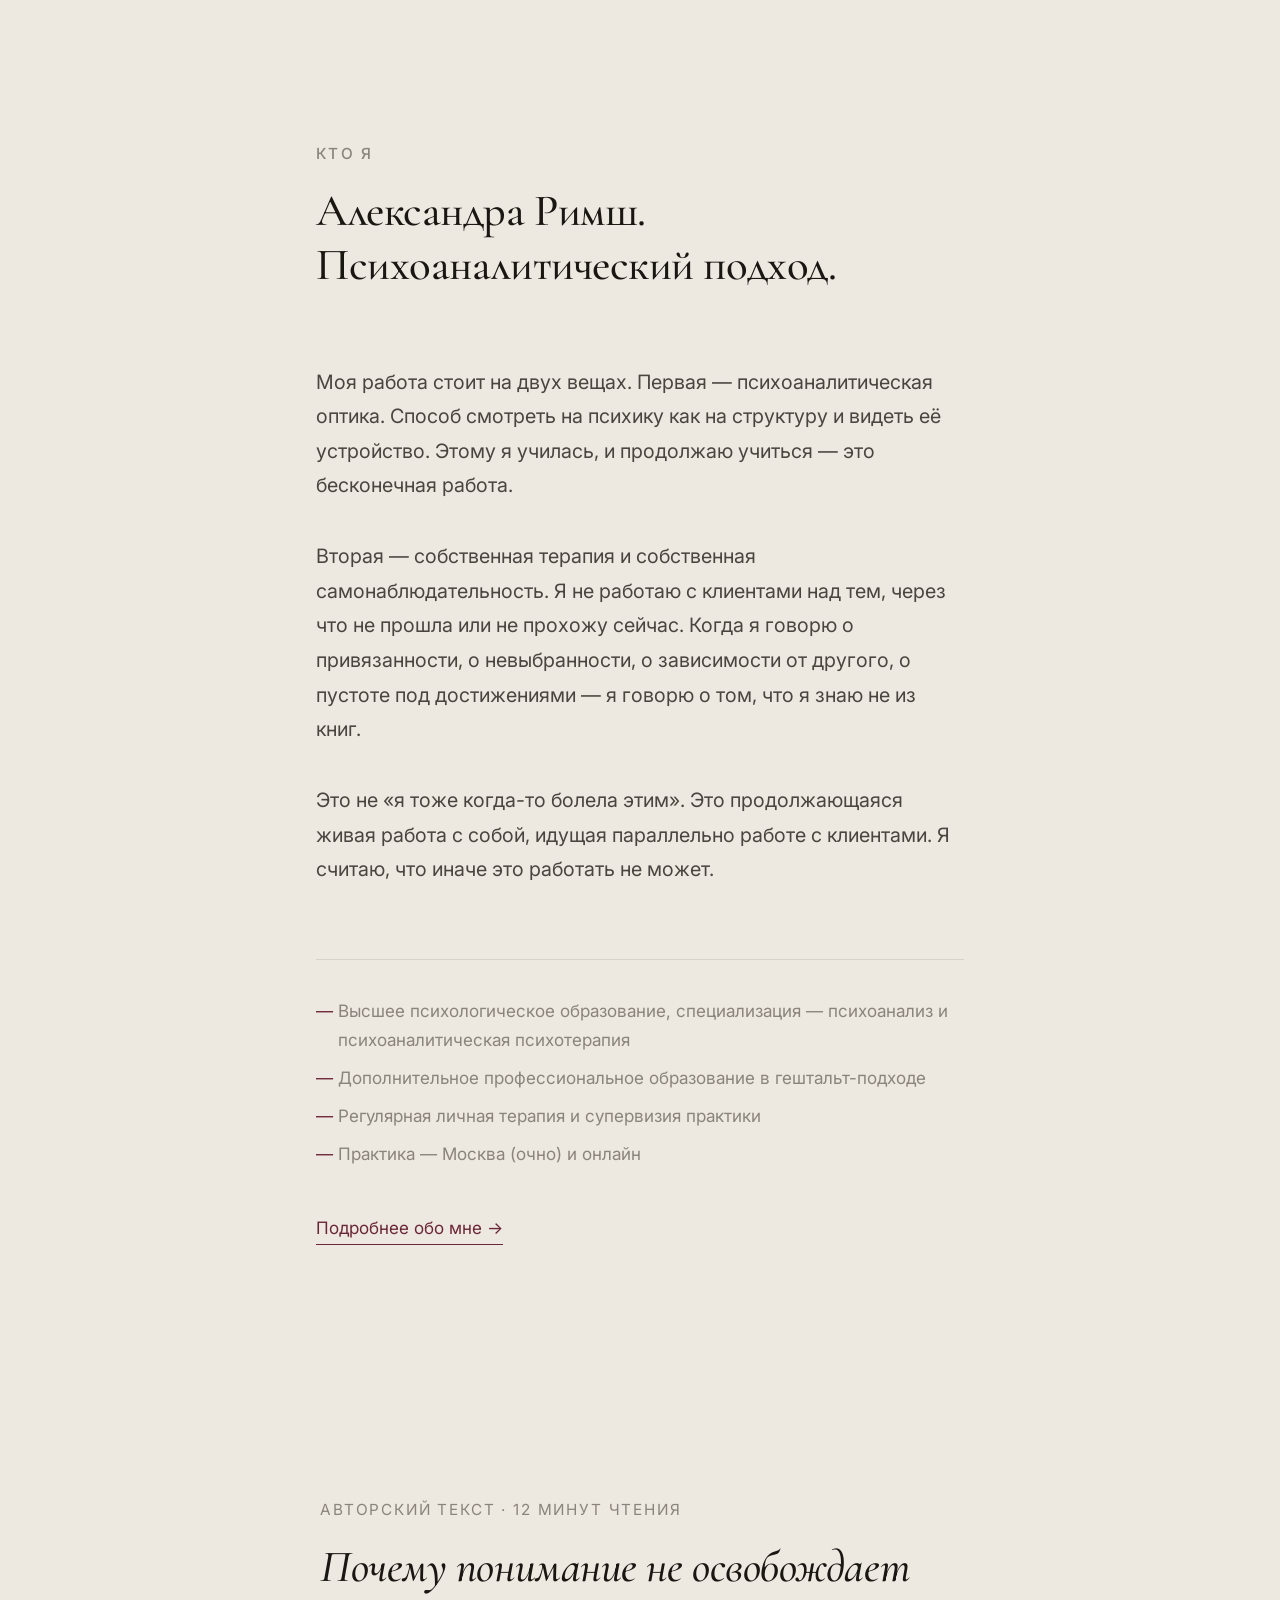
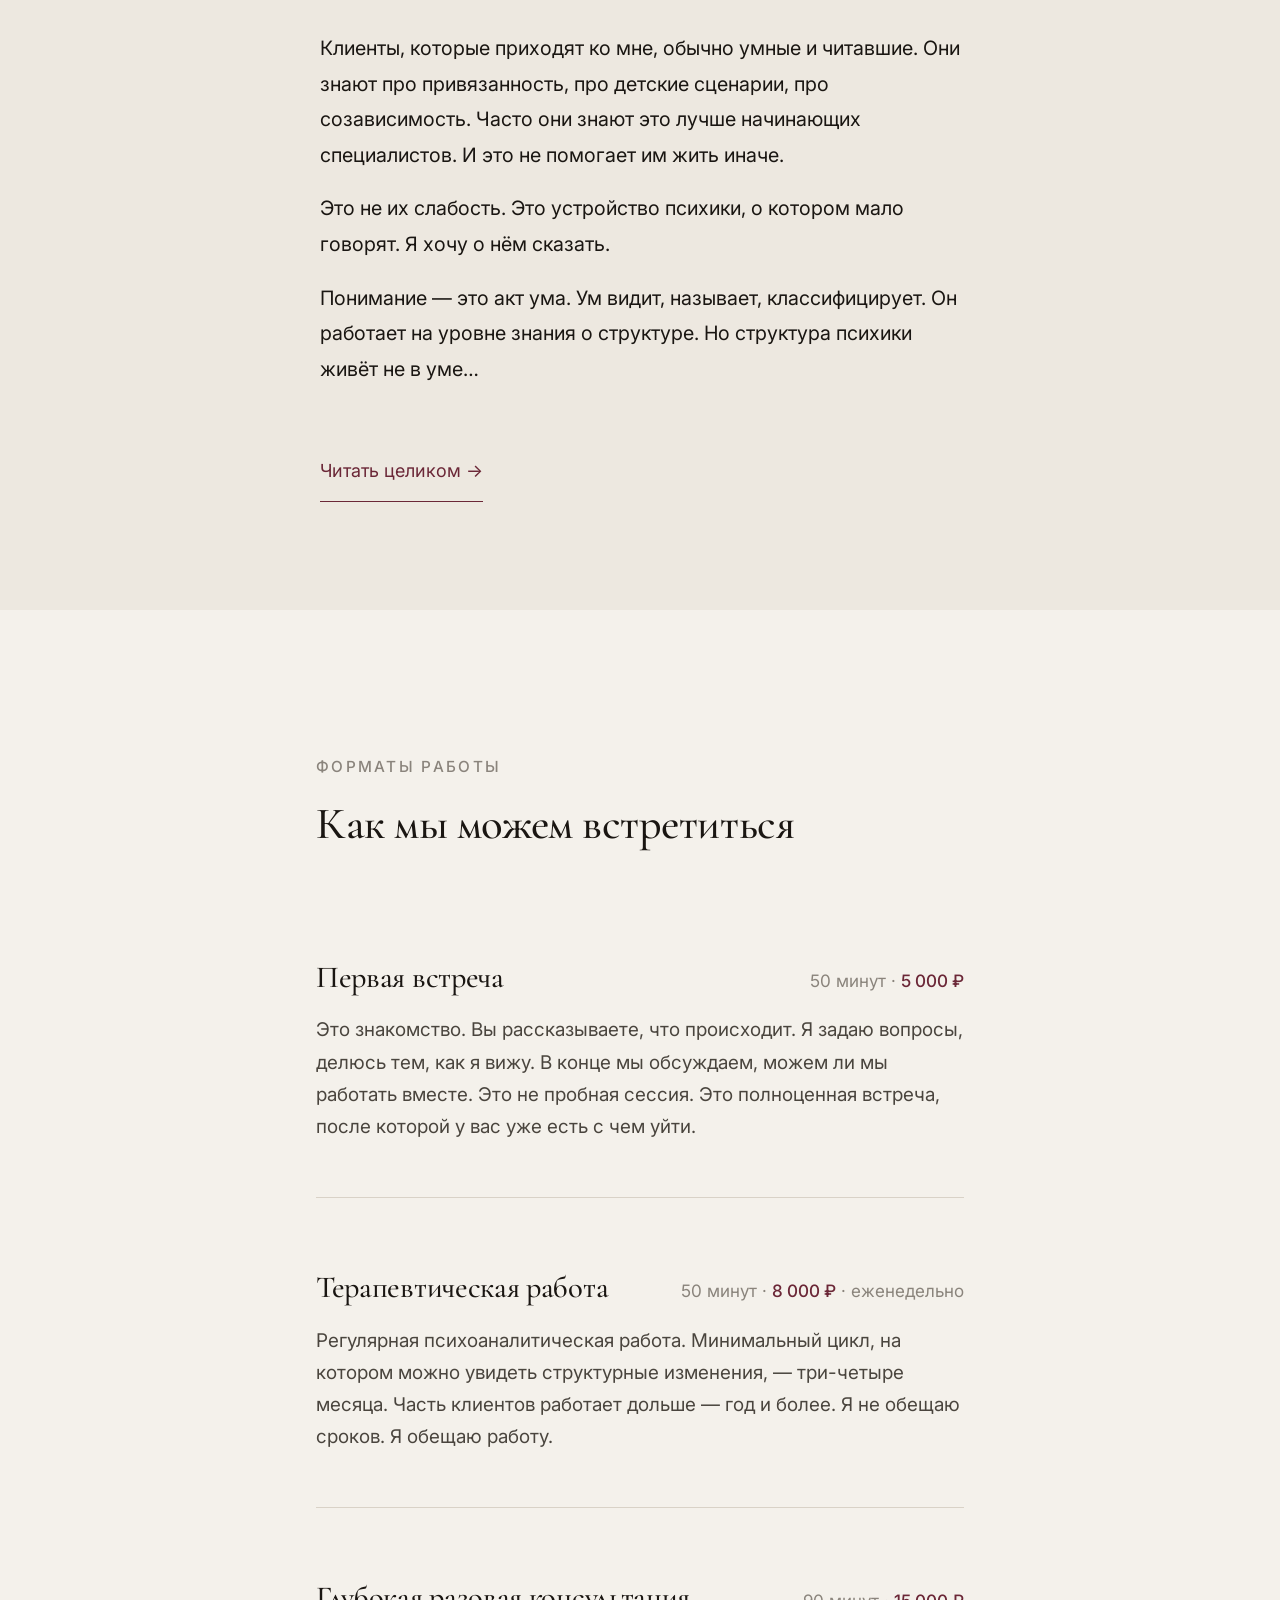
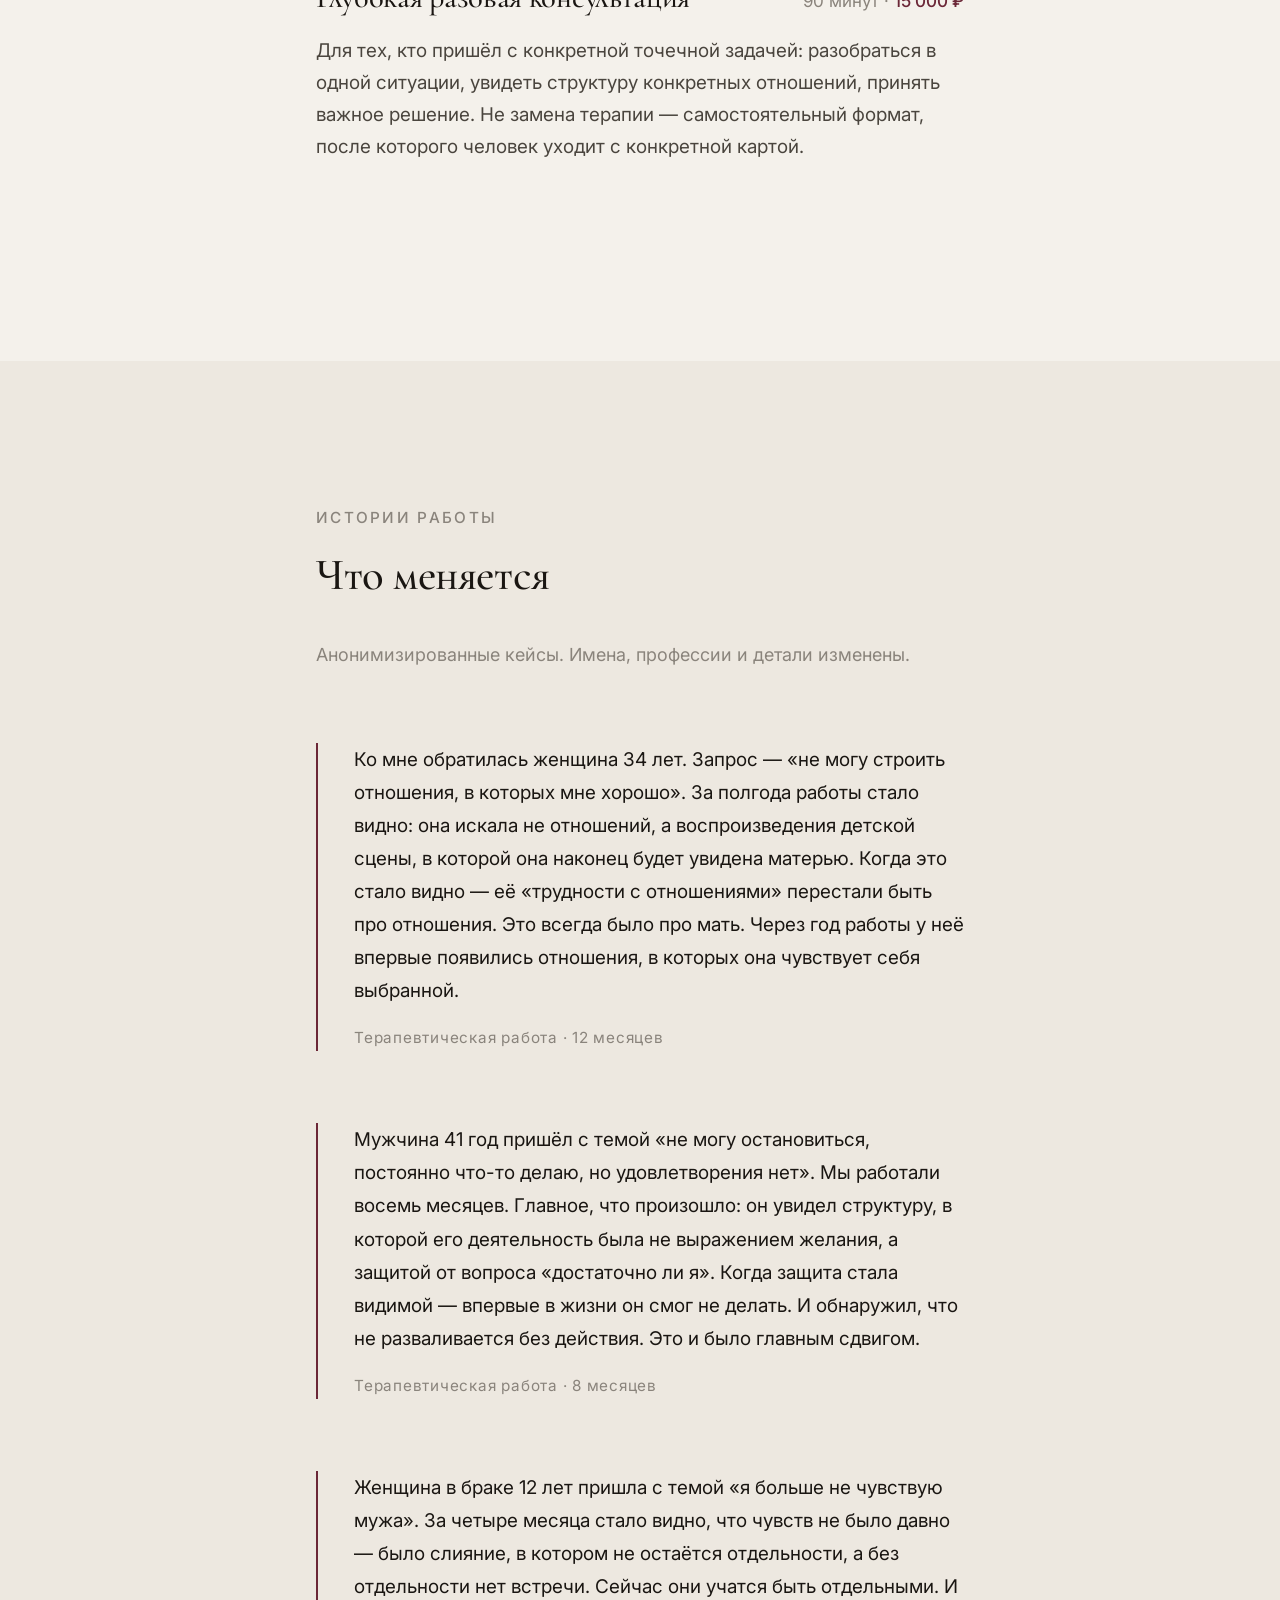
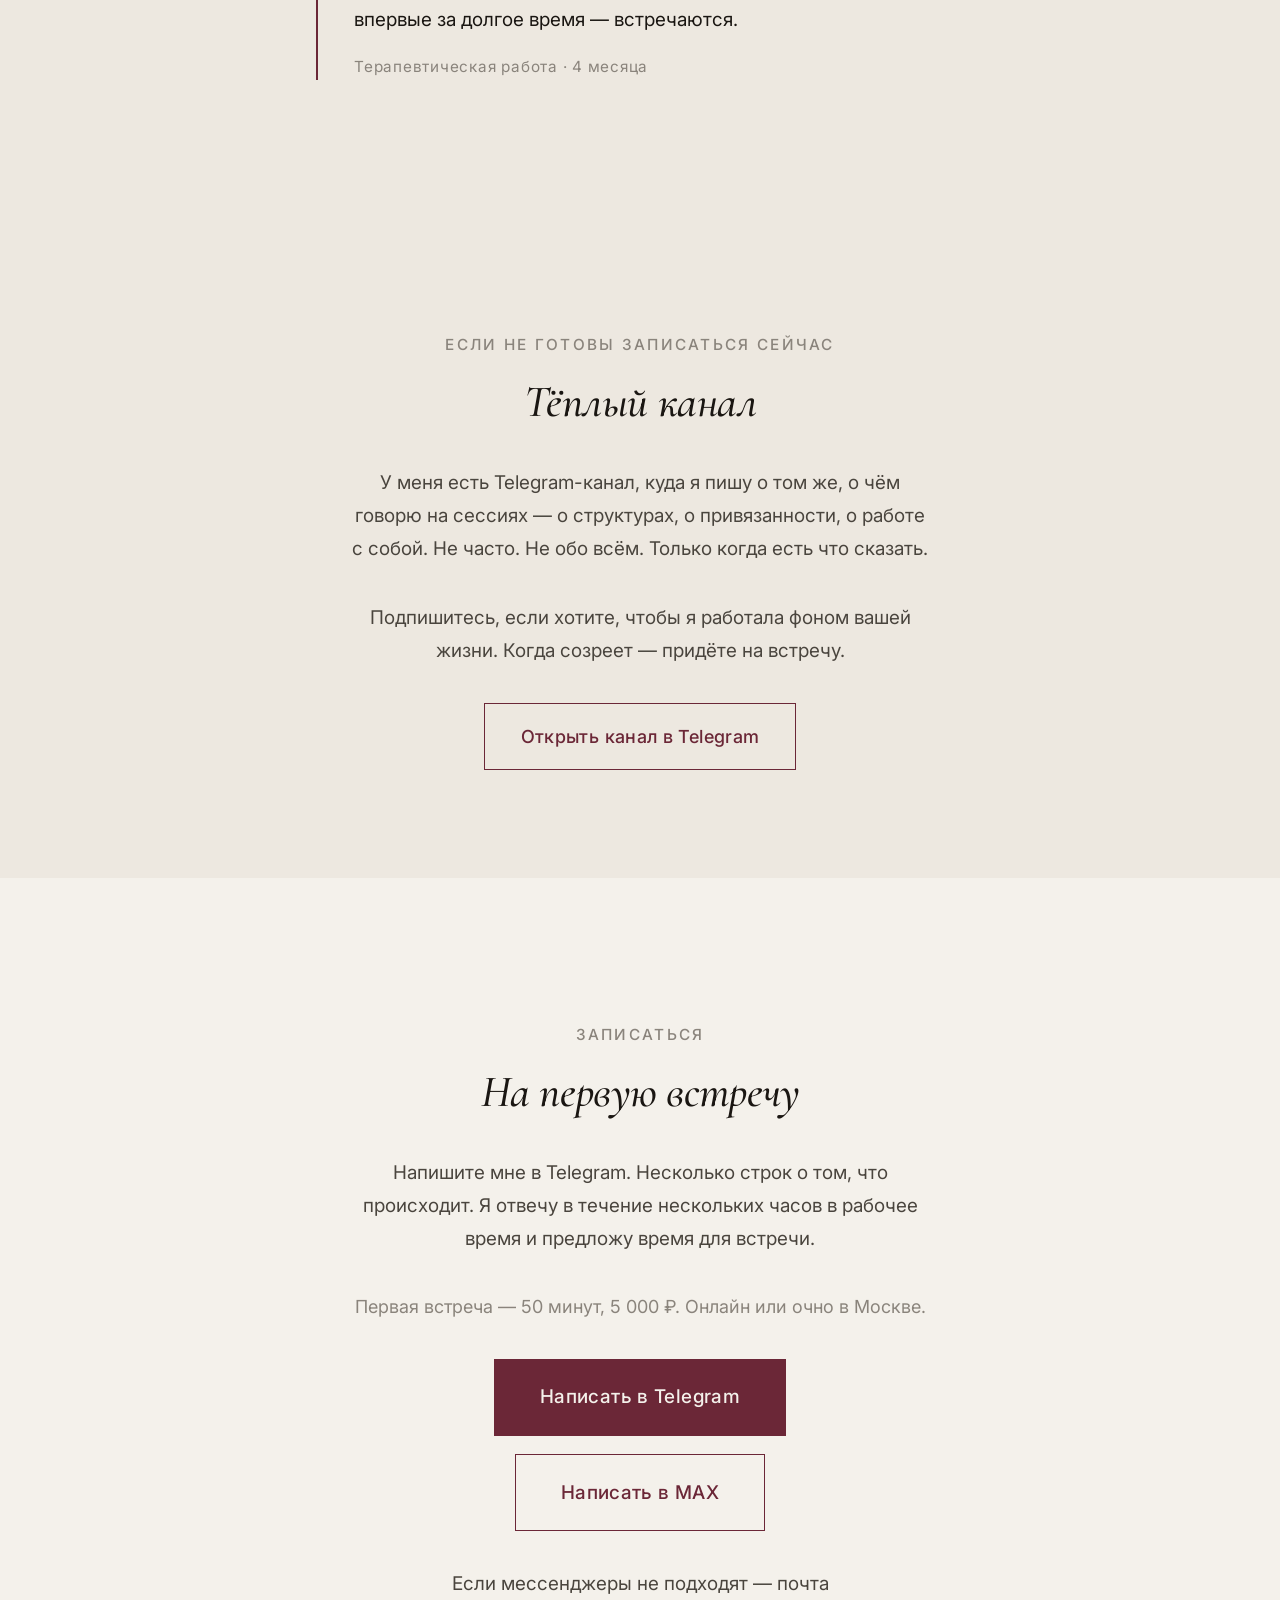
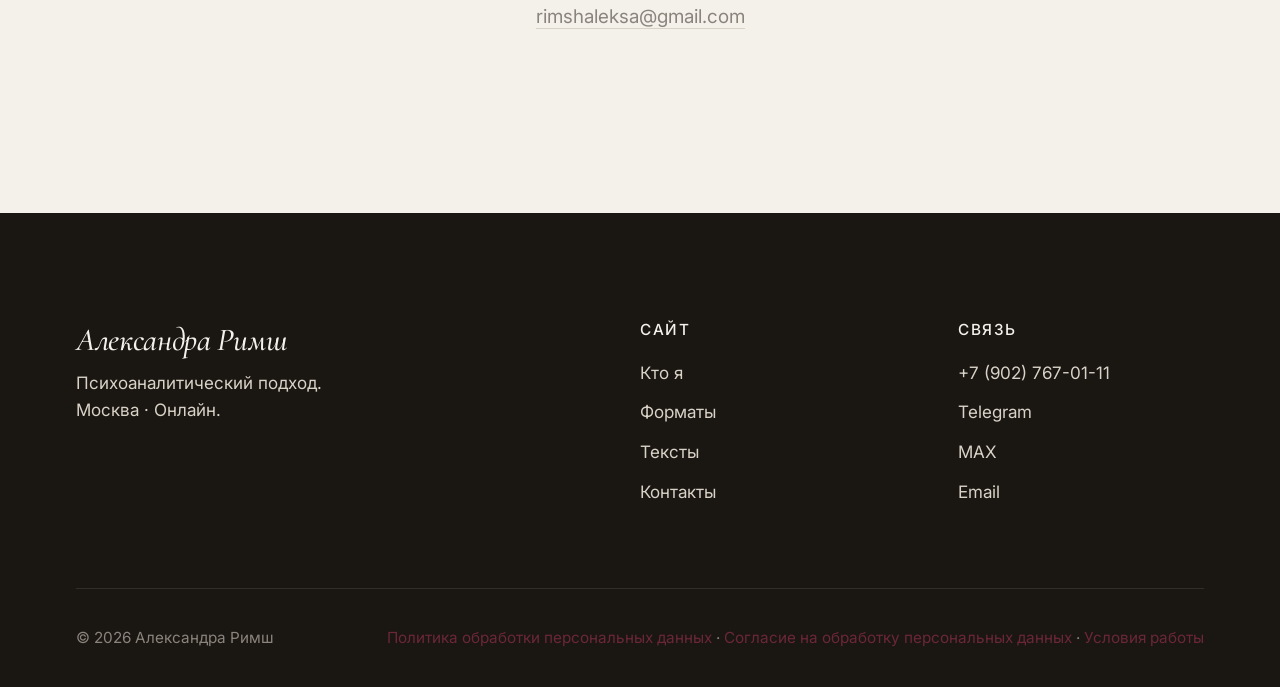
==== commit a5337e17: "Fix phone order and add phone to footer contact lists" ====
--- a/index.html
+++ b/index.html
@@ -324,6 +324,7 @@
         <div class="site-footer__col">
           <h4>Связь</h4>
           <ul>
+            <li><a href="tel:+79027670111">+7 (902) 767-01-11</a></li>
             <li><a href="https://t.me/rimshsasha" target="_blank" rel="noopener">Telegram</a></li>
             <li><a href="https://max.ru/u/f9LHodD0cOJApQzXgV6zJ4LXHf2I33DKzBzjT7hP4PG8Oo-cxSB2oq-m4-8" target="_blank" rel="noopener">MAX</a></li>
             <li><a href="mailto:rimshaleksa@gmail.com">Email</a></li>
--- a/css/style.css
+++ b/css/style.css
@@ -1004,3 +1004,8 @@
     color: black;
   }
 }
+
+
+.contact-phone {
+  white-space: nowrap;
+}
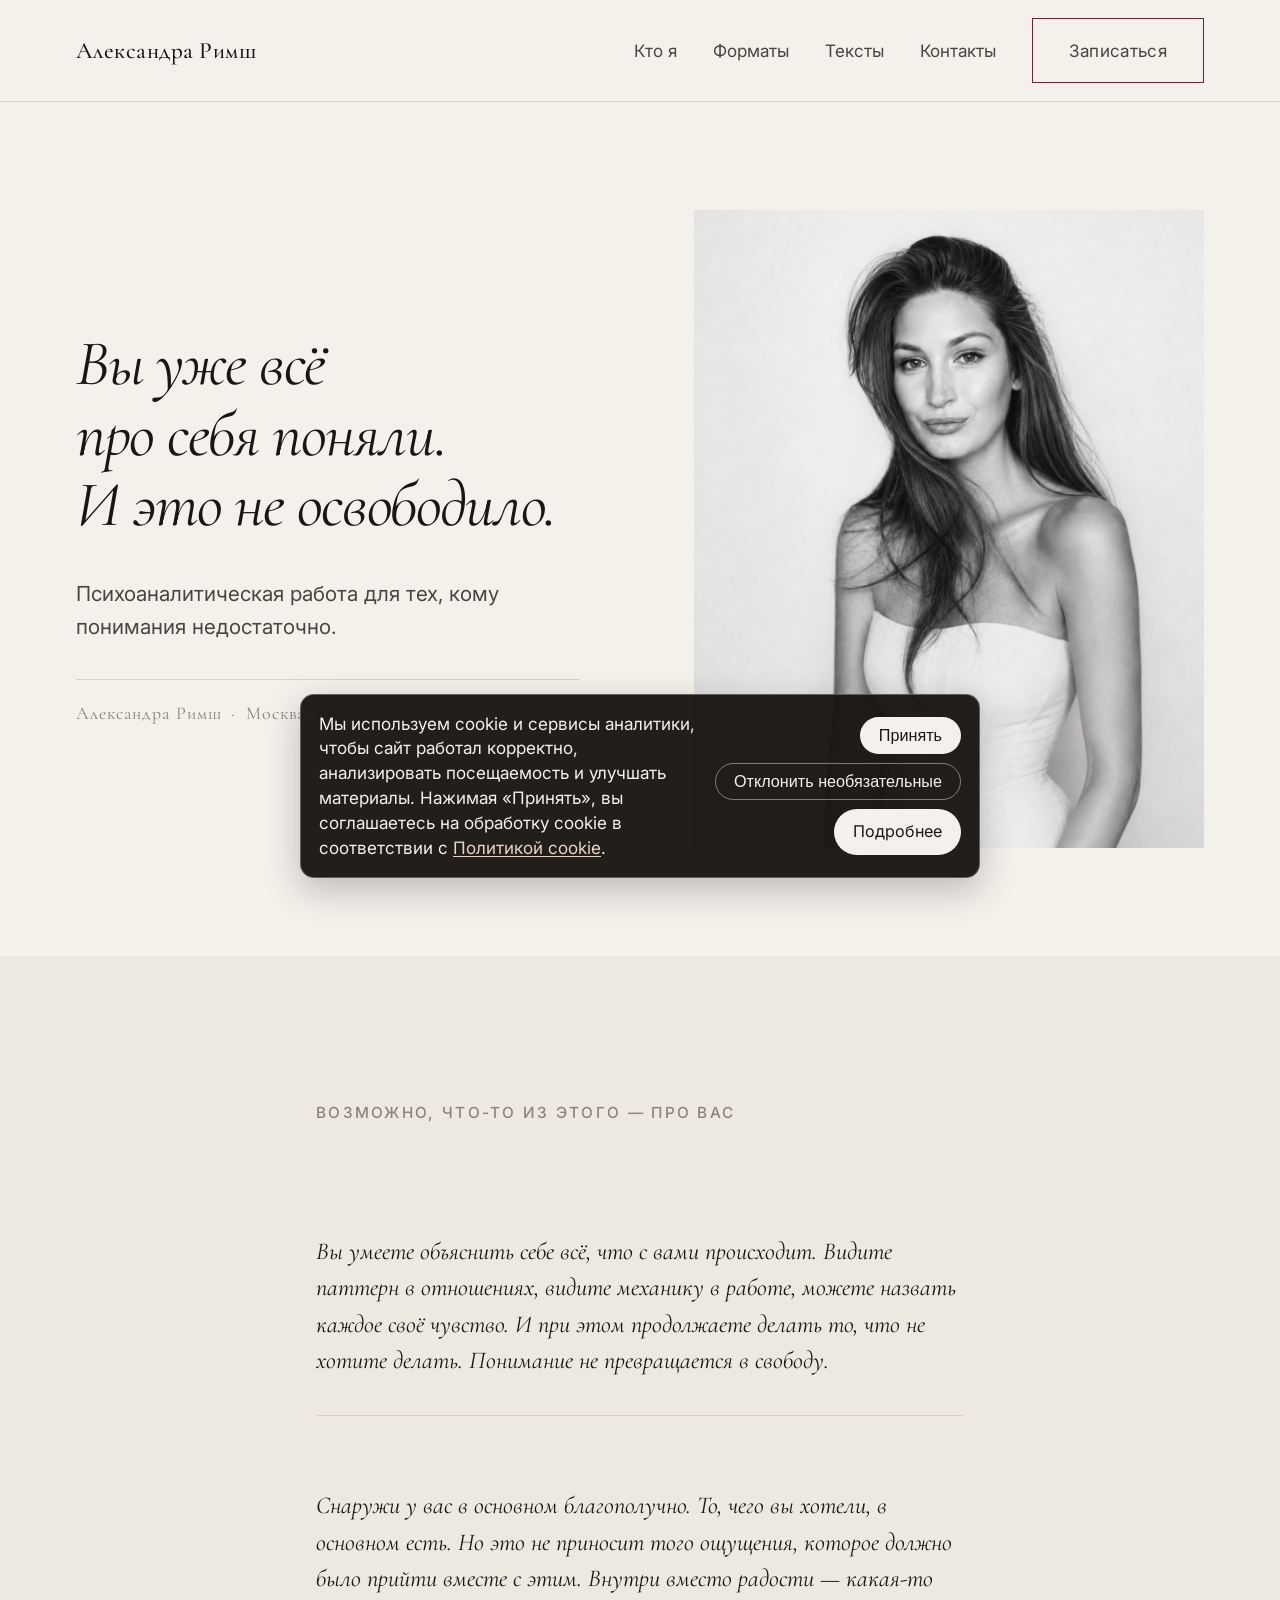
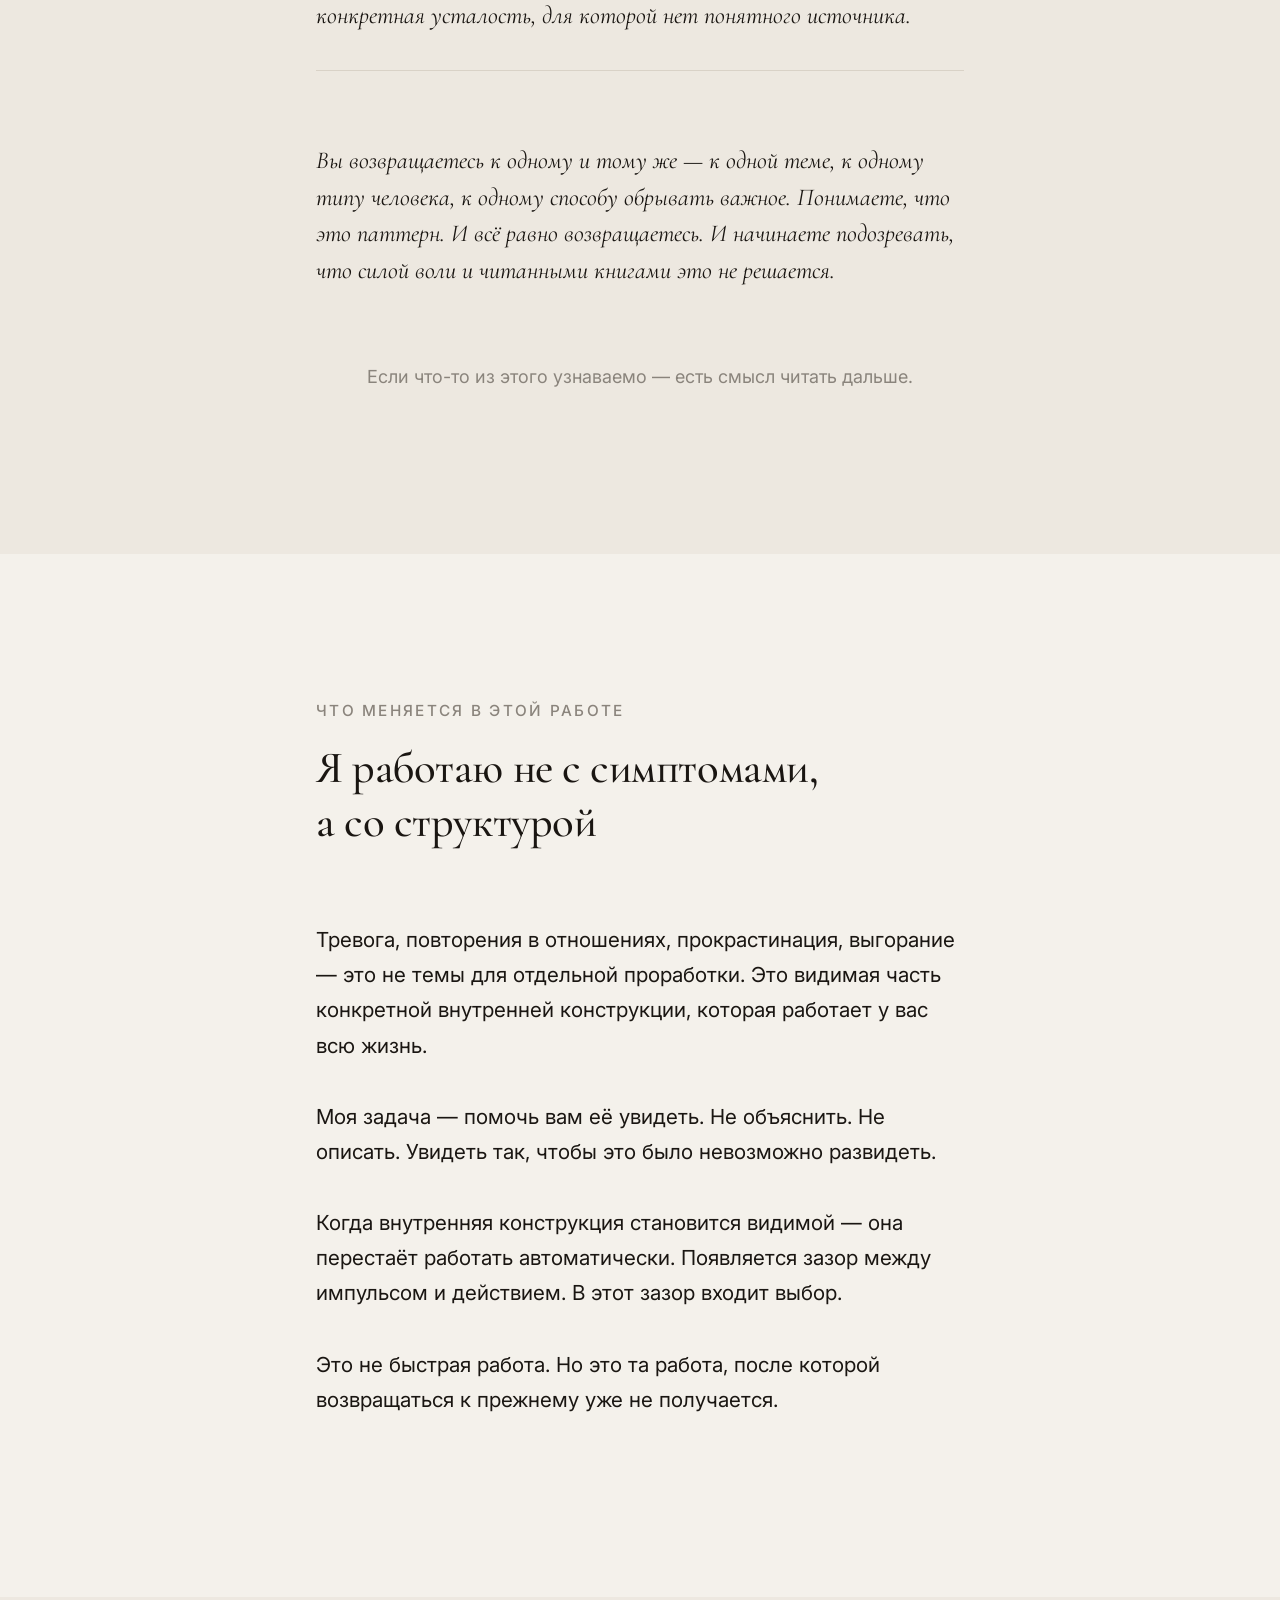
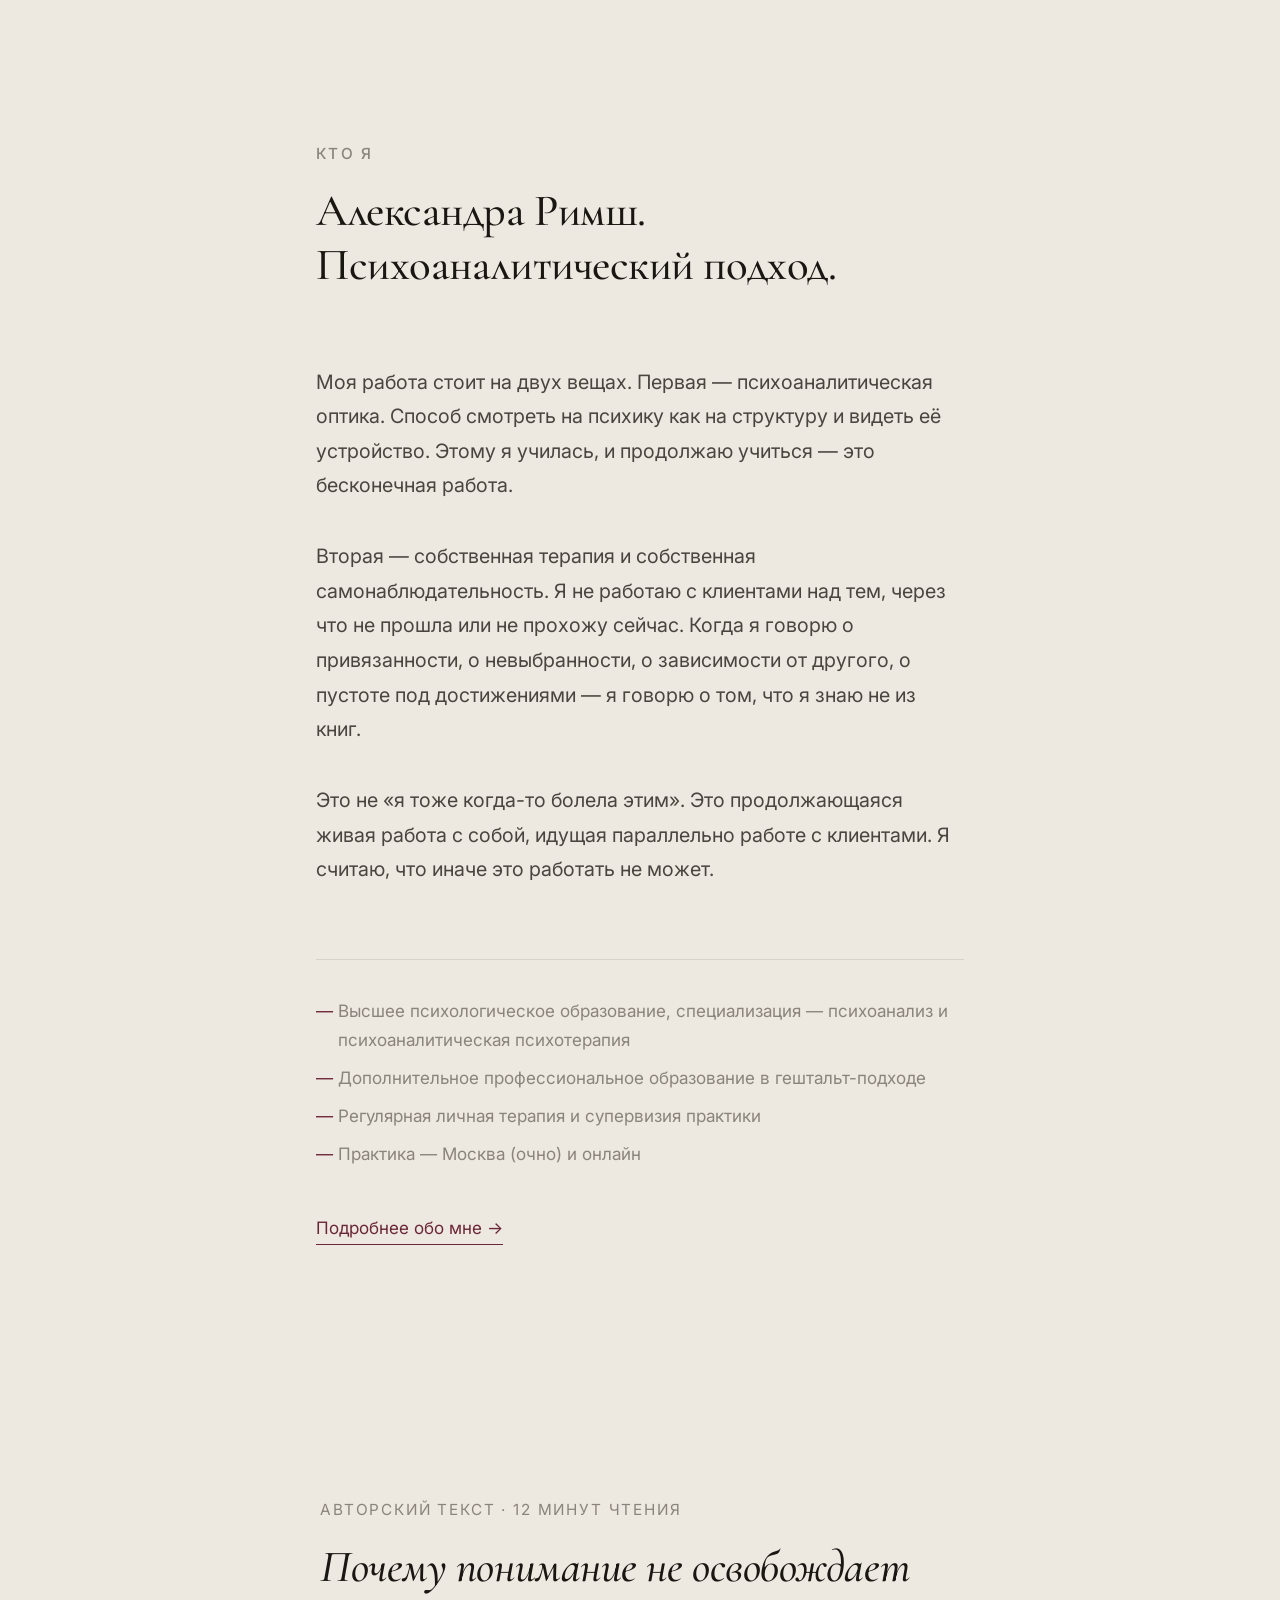
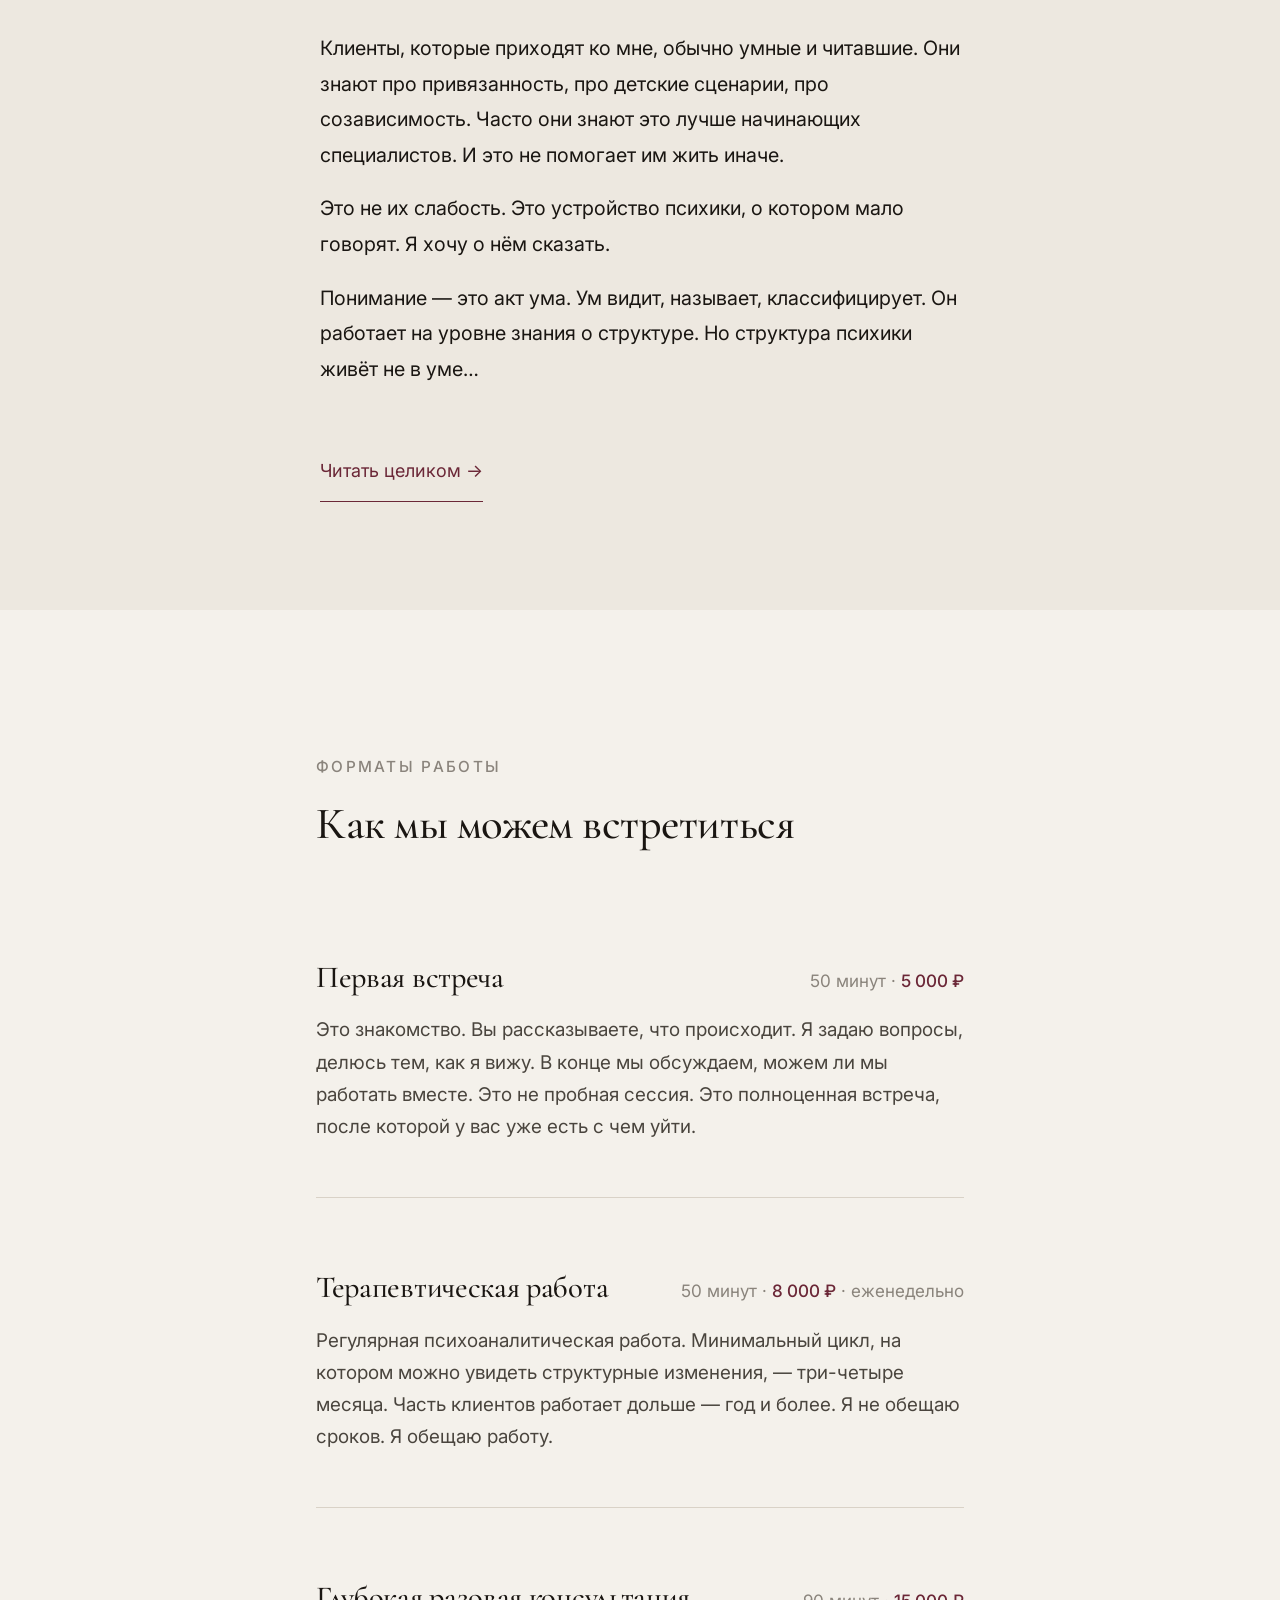
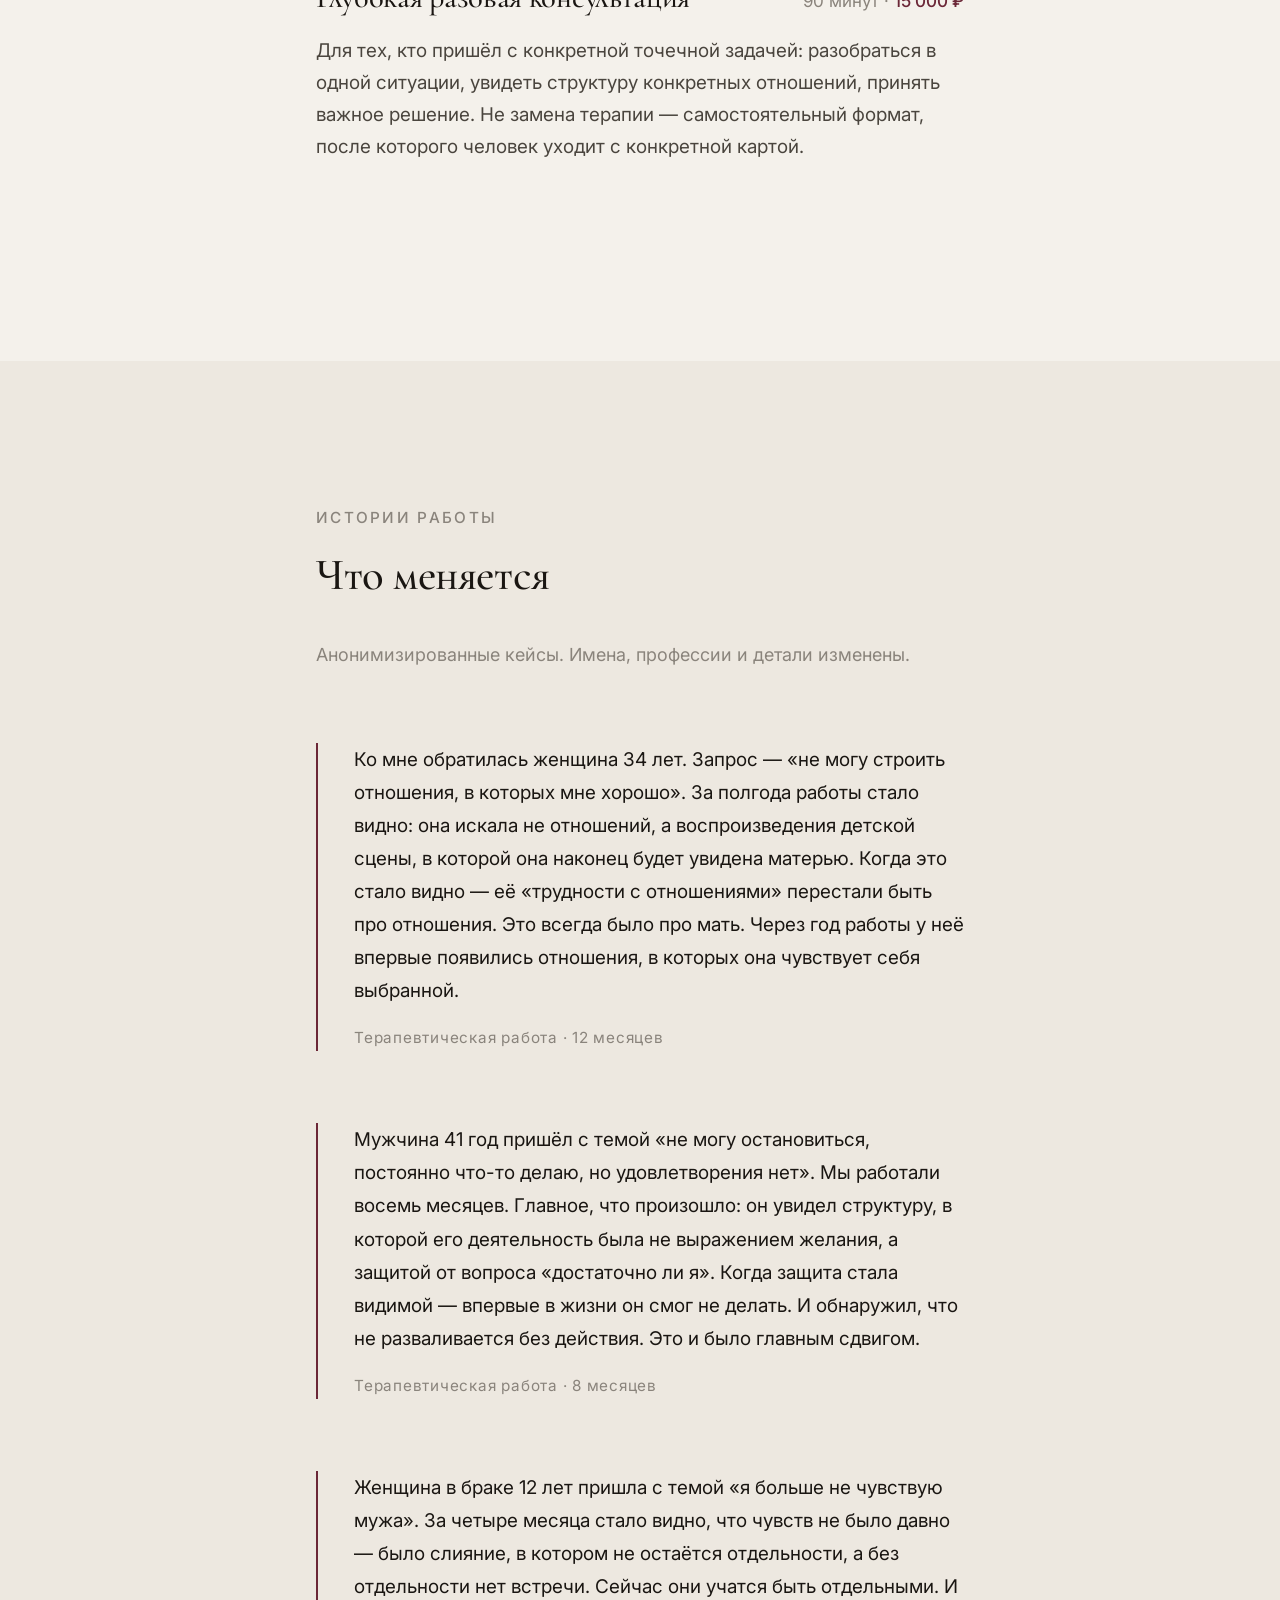
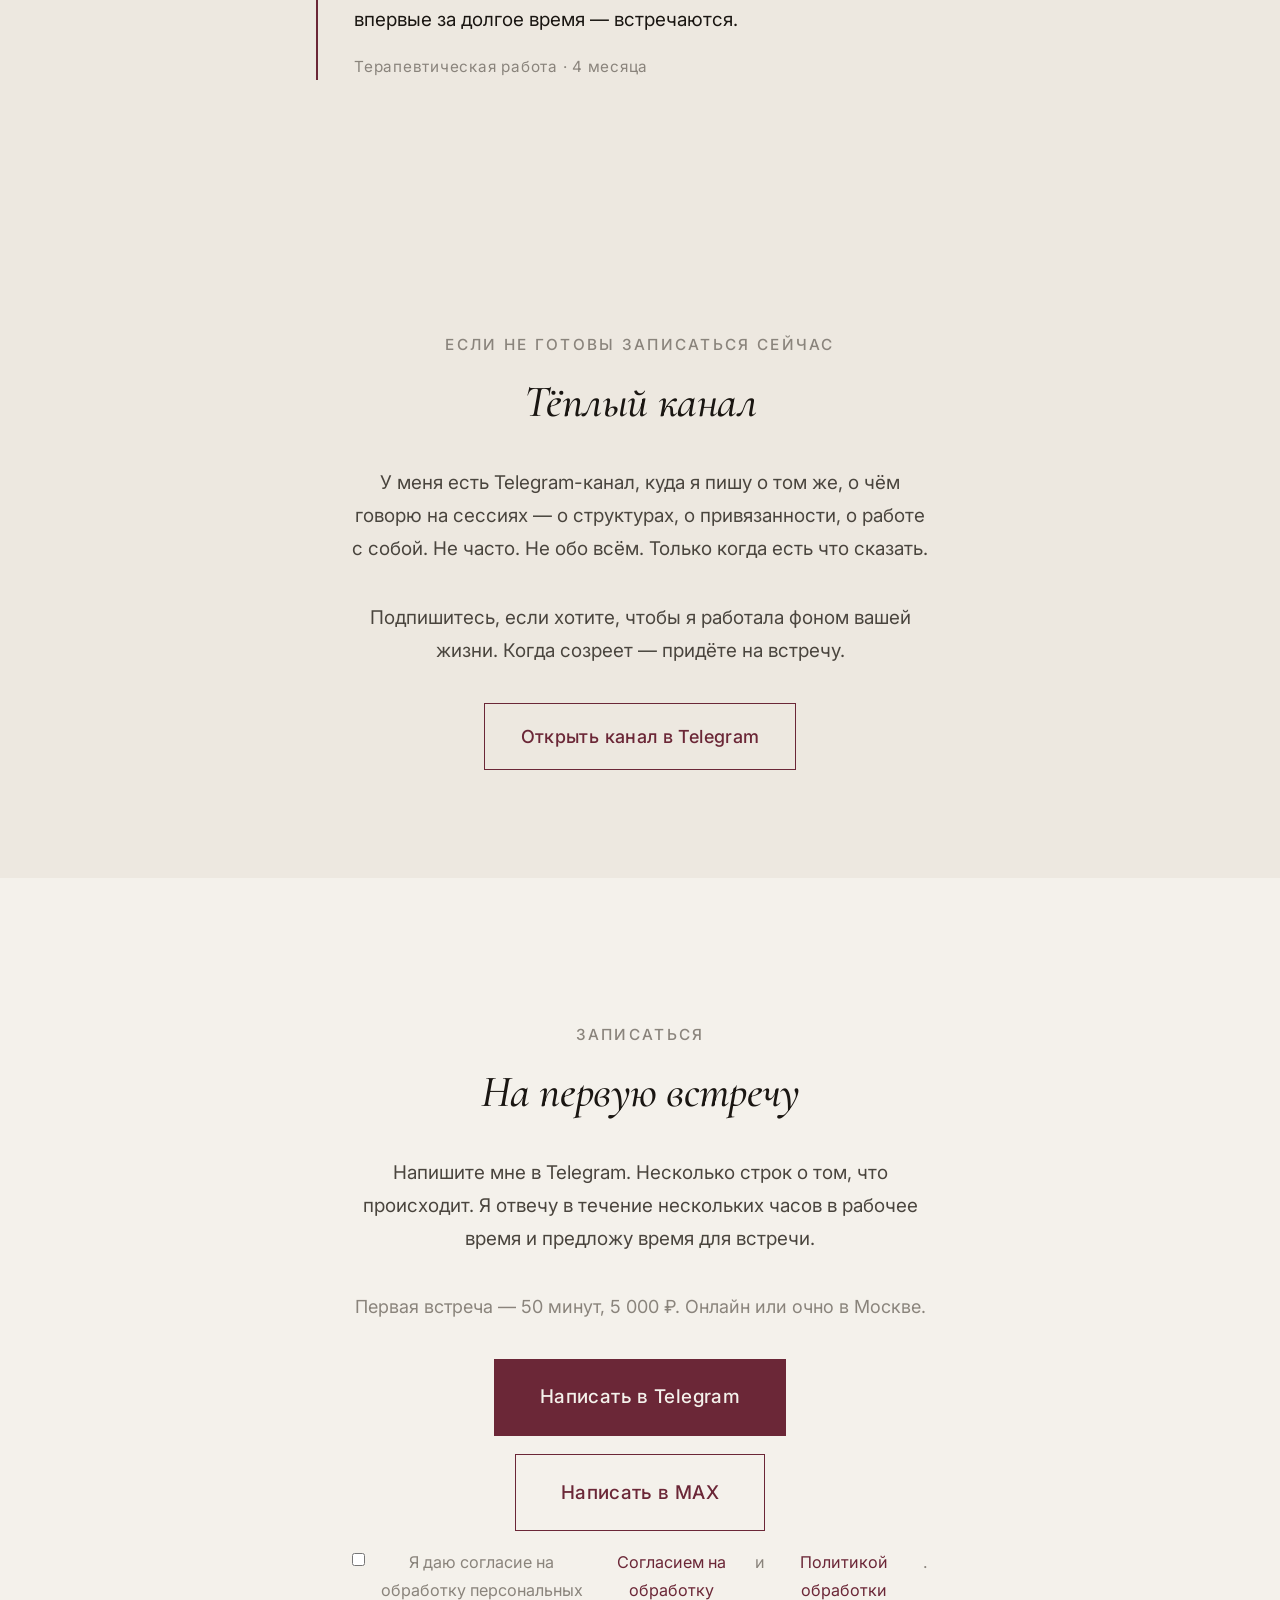
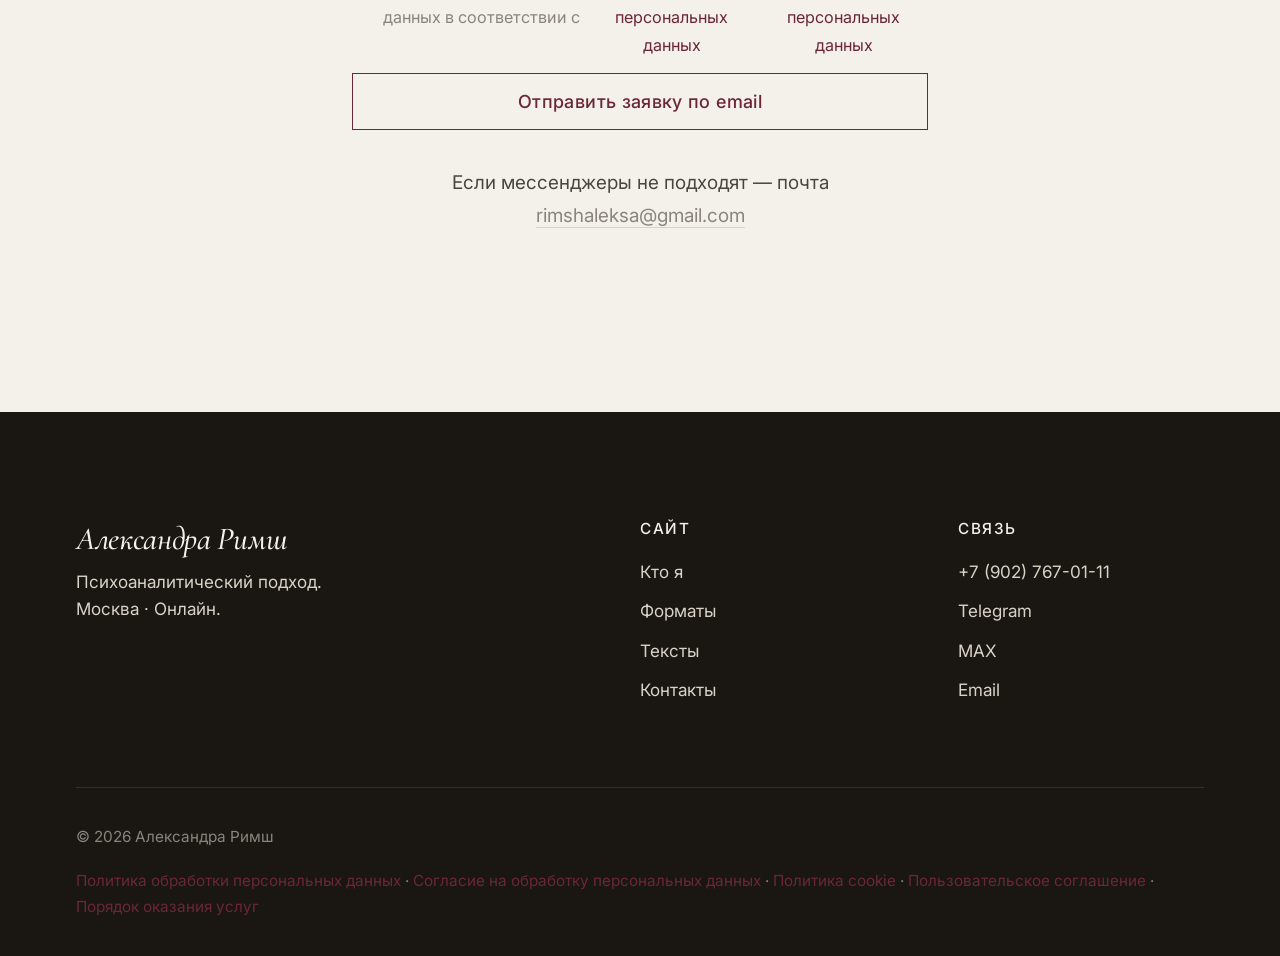
==== commit c8f84fd8: "Add legal pages, consent checkbox, cookie consent controls" ====
--- a/index.html
+++ b/index.html
@@ -296,6 +296,10 @@
         </a>
       </div>
 
+      <form class="booking-form" action="mailto:rimshaleksa@gmail.com" method="post" enctype="text/plain">
+        <label class="booking-form__check"><input type="checkbox" name="pdn_consent" required> Я даю согласие на обработку персональных данных в соответствии с <a href="personal-data-consent.html">Согласием на обработку персональных данных</a> и <a href="privacy.html">Политикой обработки персональных данных</a>.</label>
+        <button type="submit" class="button button--outline">Отправить заявку по email</button>
+      </form>
       <p class="booking__alternative">
         Если мессенджеры не подходят — почта <a href="mailto:rimshaleksa@gmail.com">rimshaleksa@gmail.com</a>
       </p>
@@ -334,7 +338,7 @@
 
       <div class="site-footer__bottom">
         <div>© <span id="current-year">2026</span> Александра Римш</div>
-        <div><a href="privacy.html">Политика обработки персональных данных</a> · <a href="consent.html">Согласие на обработку персональных данных</a> · <a href="terms.html">Условия работы</a></div>
+        <div class="site-footer__legal-links"><a href="privacy.html">Политика обработки персональных данных</a> · <a href="personal-data-consent.html">Согласие на обработку персональных данных</a> · <a href="cookies.html">Политика cookie</a> · <a href="terms.html">Пользовательское соглашение</a> · <a href="service-terms.html">Порядок оказания услуг</a></div>
       </div>
     </div>
   </footer>
--- a/css/style.css
+++ b/css/style.css
@@ -687,6 +687,7 @@
 }
 
 .site-footer__bottom {
+  align-items: flex-start;
   padding-top: var(--space-md);
   border-top: 1px solid rgba(255, 255, 255, 0.1);
   display: flex;
@@ -695,6 +696,15 @@
   gap: var(--space-sm);
   font-size: 0.85rem;
   color: var(--color-text-muted);
+}
+
+
+.site-footer__legal-links {
+  line-height: 1.7;
+}
+
+.site-footer__legal-links a {
+  white-space: nowrap;
 }
 
 /* --- Текстовые страницы (article, about) --- */
@@ -1009,3 +1019,121 @@
 .contact-phone {
   white-space: nowrap;
 }
+
+
+/* --- Cookie banner --- */
+.cookie-banner {
+  position: fixed;
+  left: 50%;
+  bottom: 1.25rem;
+  transform: translateX(-50%) translateY(20px);
+  width: min(680px, calc(100% - 2rem));
+  background: rgba(26, 22, 18, 0.96);
+  color: #F4F1EB;
+  border: 1px solid rgba(217, 210, 199, 0.35);
+  border-radius: 14px;
+  padding: 0.9rem 1rem;
+  display: flex;
+  align-items: center;
+  justify-content: space-between;
+  gap: 0.75rem;
+  z-index: 300;
+  box-shadow: 0 12px 35px rgba(26, 22, 18, 0.25);
+  opacity: 0;
+  pointer-events: none;
+  transition: opacity 0.25s ease, transform 0.25s ease;
+}
+
+.cookie-banner.is-visible {
+  opacity: 1;
+  pointer-events: auto;
+  transform: translateX(-50%) translateY(0);
+}
+
+.cookie-banner.is-hidden {
+  opacity: 0;
+  transform: translateX(-50%) translateY(14px);
+}
+
+.cookie-banner__text {
+  margin: 0;
+  color: #F4F1EB;
+  font-size: 0.95rem;
+  line-height: 1.45;
+}
+
+.cookie-banner__link {
+  color: #E8D5C8;
+  text-decoration: underline;
+  text-underline-offset: 2px;
+}
+
+.cookie-banner__link:hover {
+  color: #ffffff;
+}
+
+.cookie-banner__button {
+  border: 1px solid rgba(244, 241, 235, 0.45);
+  background: #F4F1EB;
+  color: var(--color-text);
+  border-radius: 999px;
+  padding: 0.45rem 1rem;
+  font-size: 0.9rem;
+  cursor: pointer;
+  white-space: nowrap;
+}
+
+.cookie-banner__button:hover {
+  background: #fff;
+}
+
+.cookie-banner__actions {
+  display: flex;
+  flex-wrap: wrap;
+  gap: 0.5rem;
+  justify-content: flex-end;
+}
+
+.cookie-banner__button--ghost {
+  background: transparent;
+  color: #F4F1EB;
+}
+
+.cookie-banner__button--link {
+  display: inline-flex;
+  align-items: center;
+  text-decoration: none;
+}
+
+@media (max-width: 700px) {
+  .cookie-banner {
+    flex-direction: column;
+    align-items: flex-start;
+  }
+
+  .cookie-banner__actions {
+    width: 100%;
+  }
+
+  .cookie-banner__button {
+    align-self: auto;
+  }
+}
+
+.booking-form {
+  margin-top: 1rem;
+  display: grid;
+  gap: 0.75rem;
+}
+
+.booking-form__check {
+  font-size: 0.9rem;
+  color: var(--color-text-muted);
+  display: flex;
+  gap: 0.55rem;
+  align-items: flex-start;
+}
+
+.booking-form__check input {
+  margin-top: 0.2rem;
+}
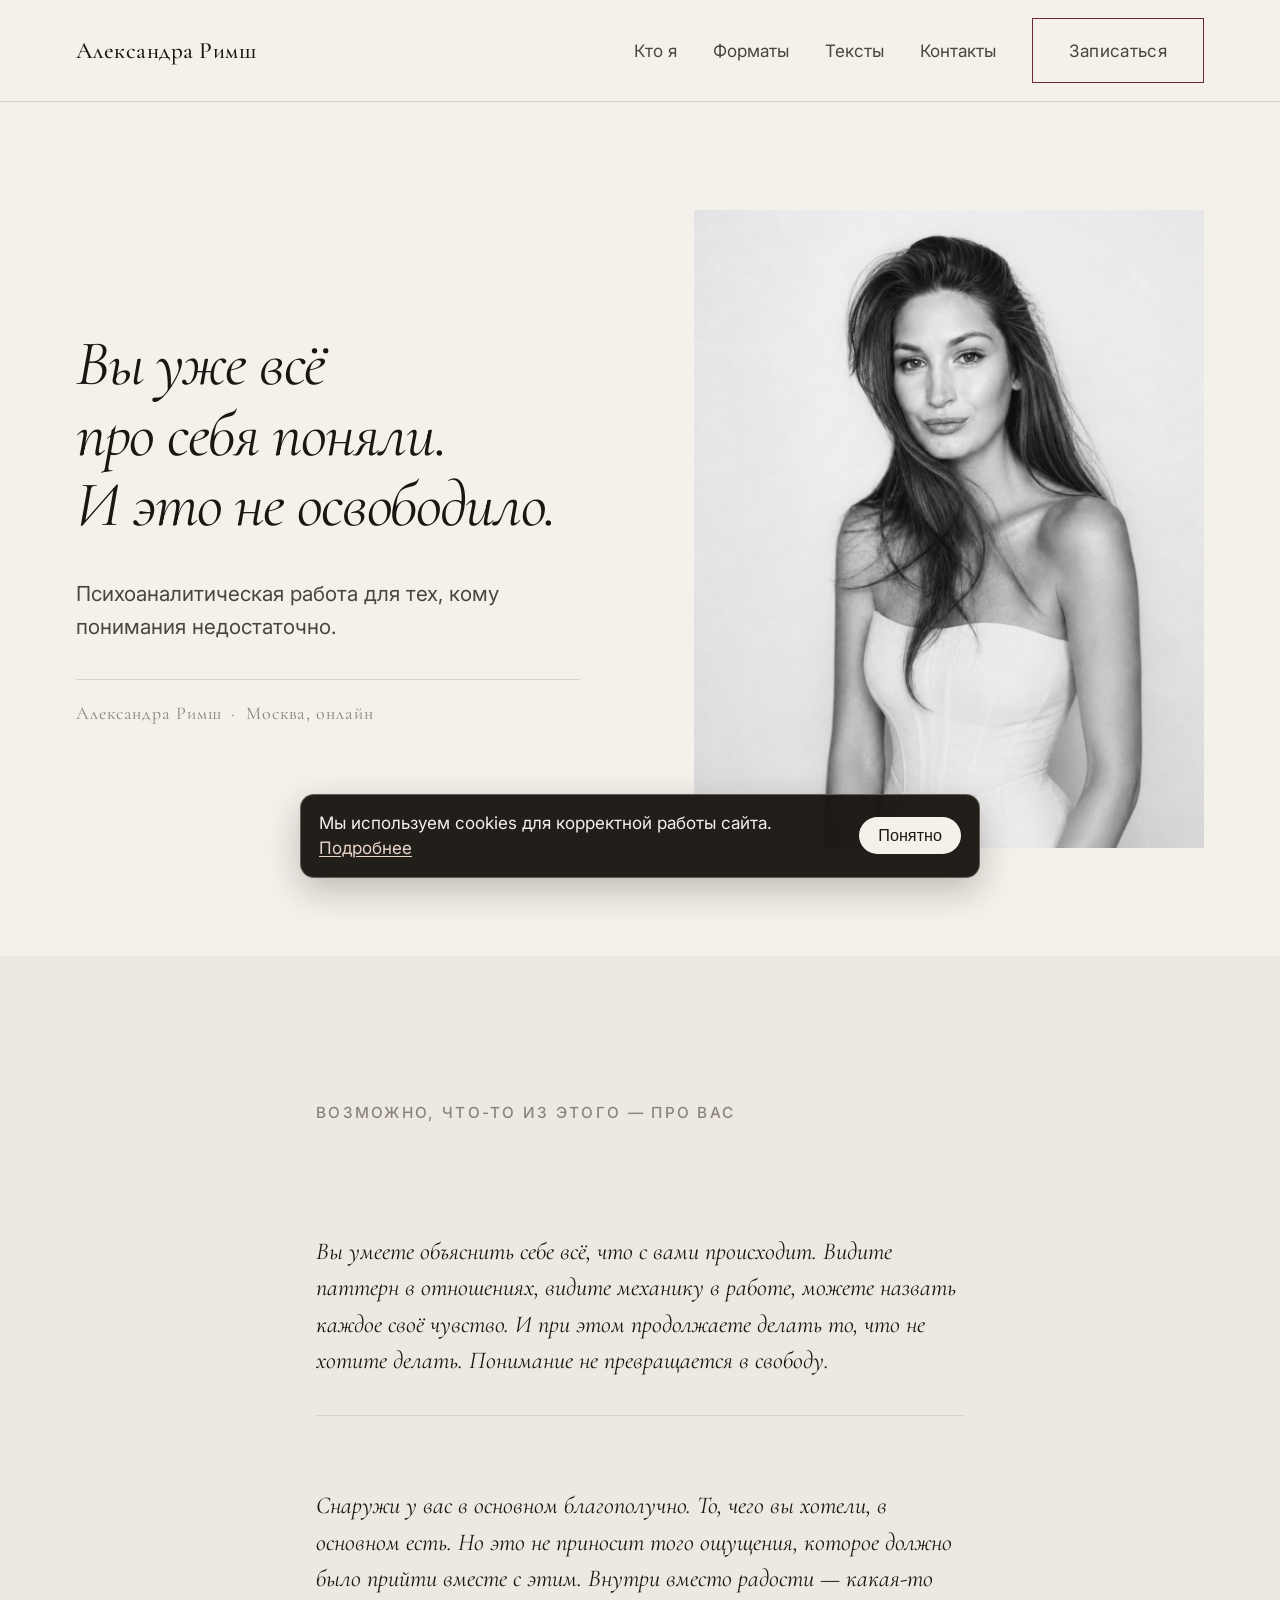
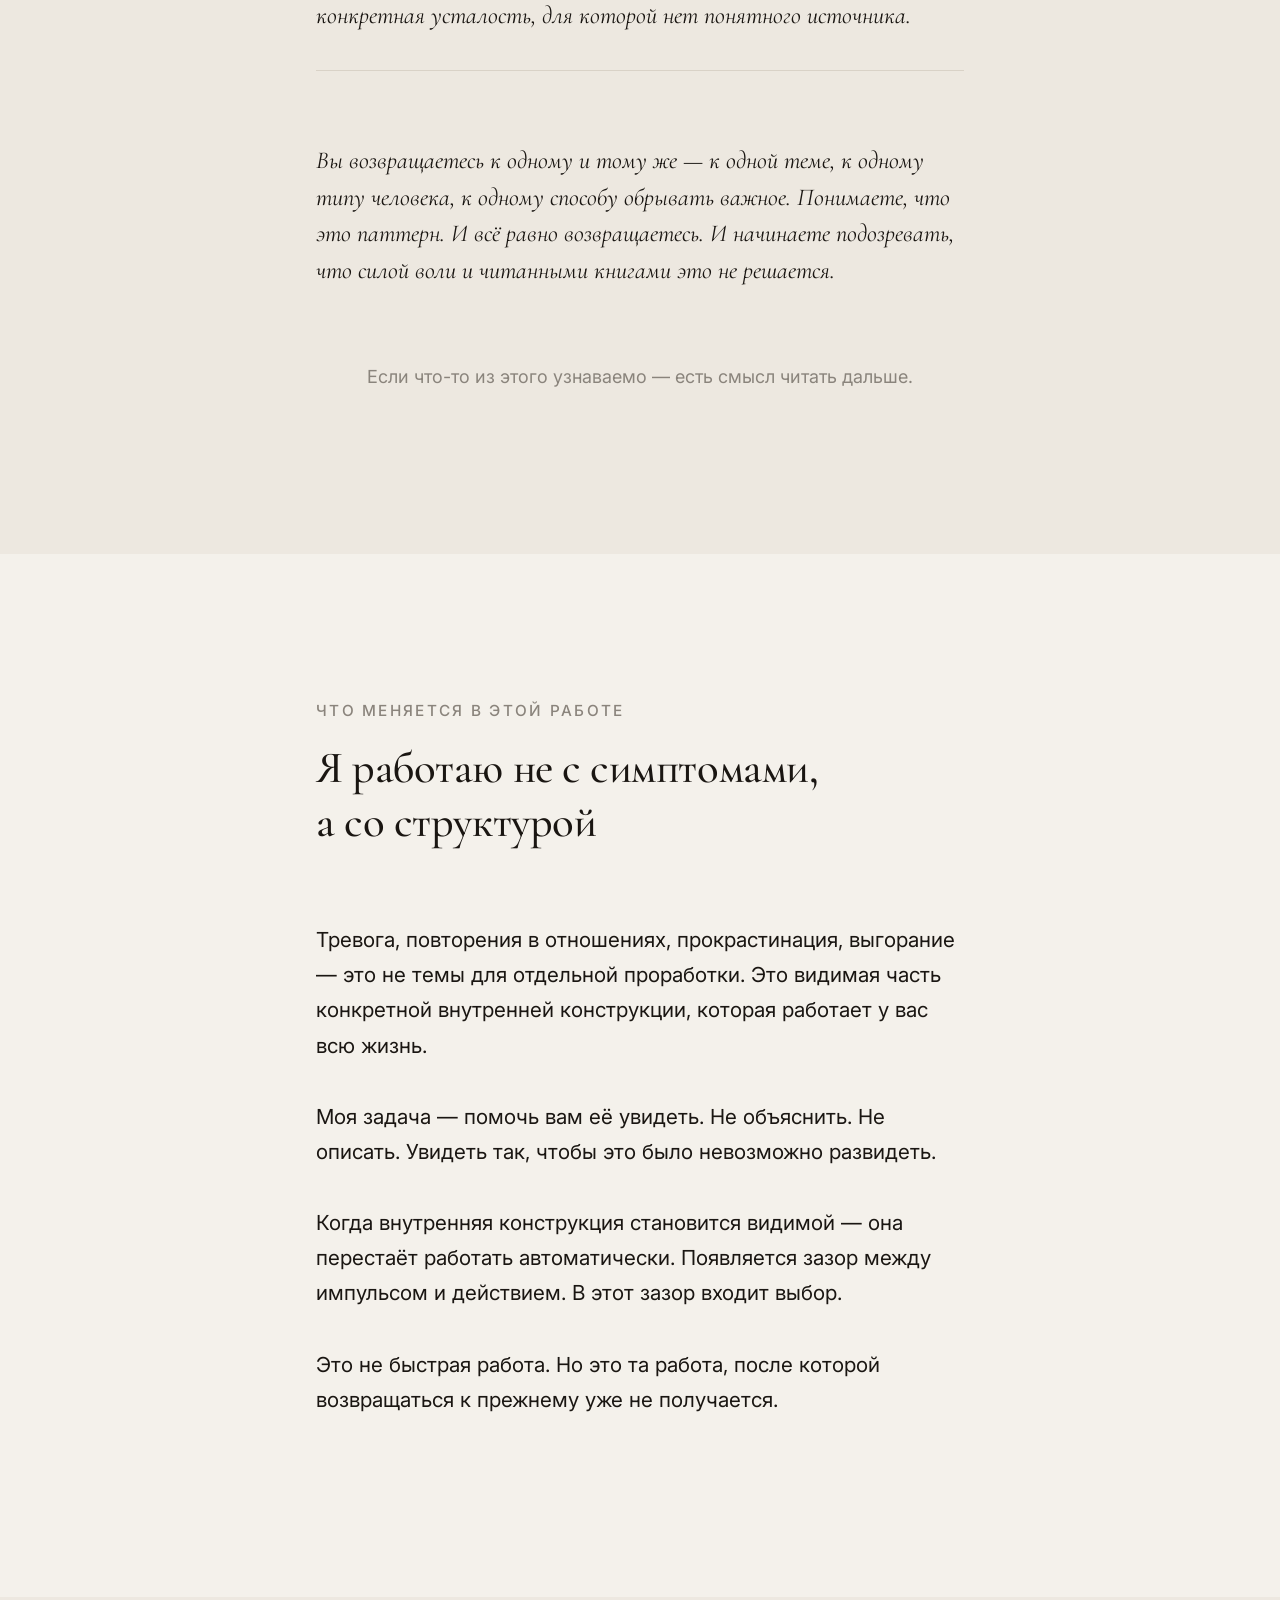
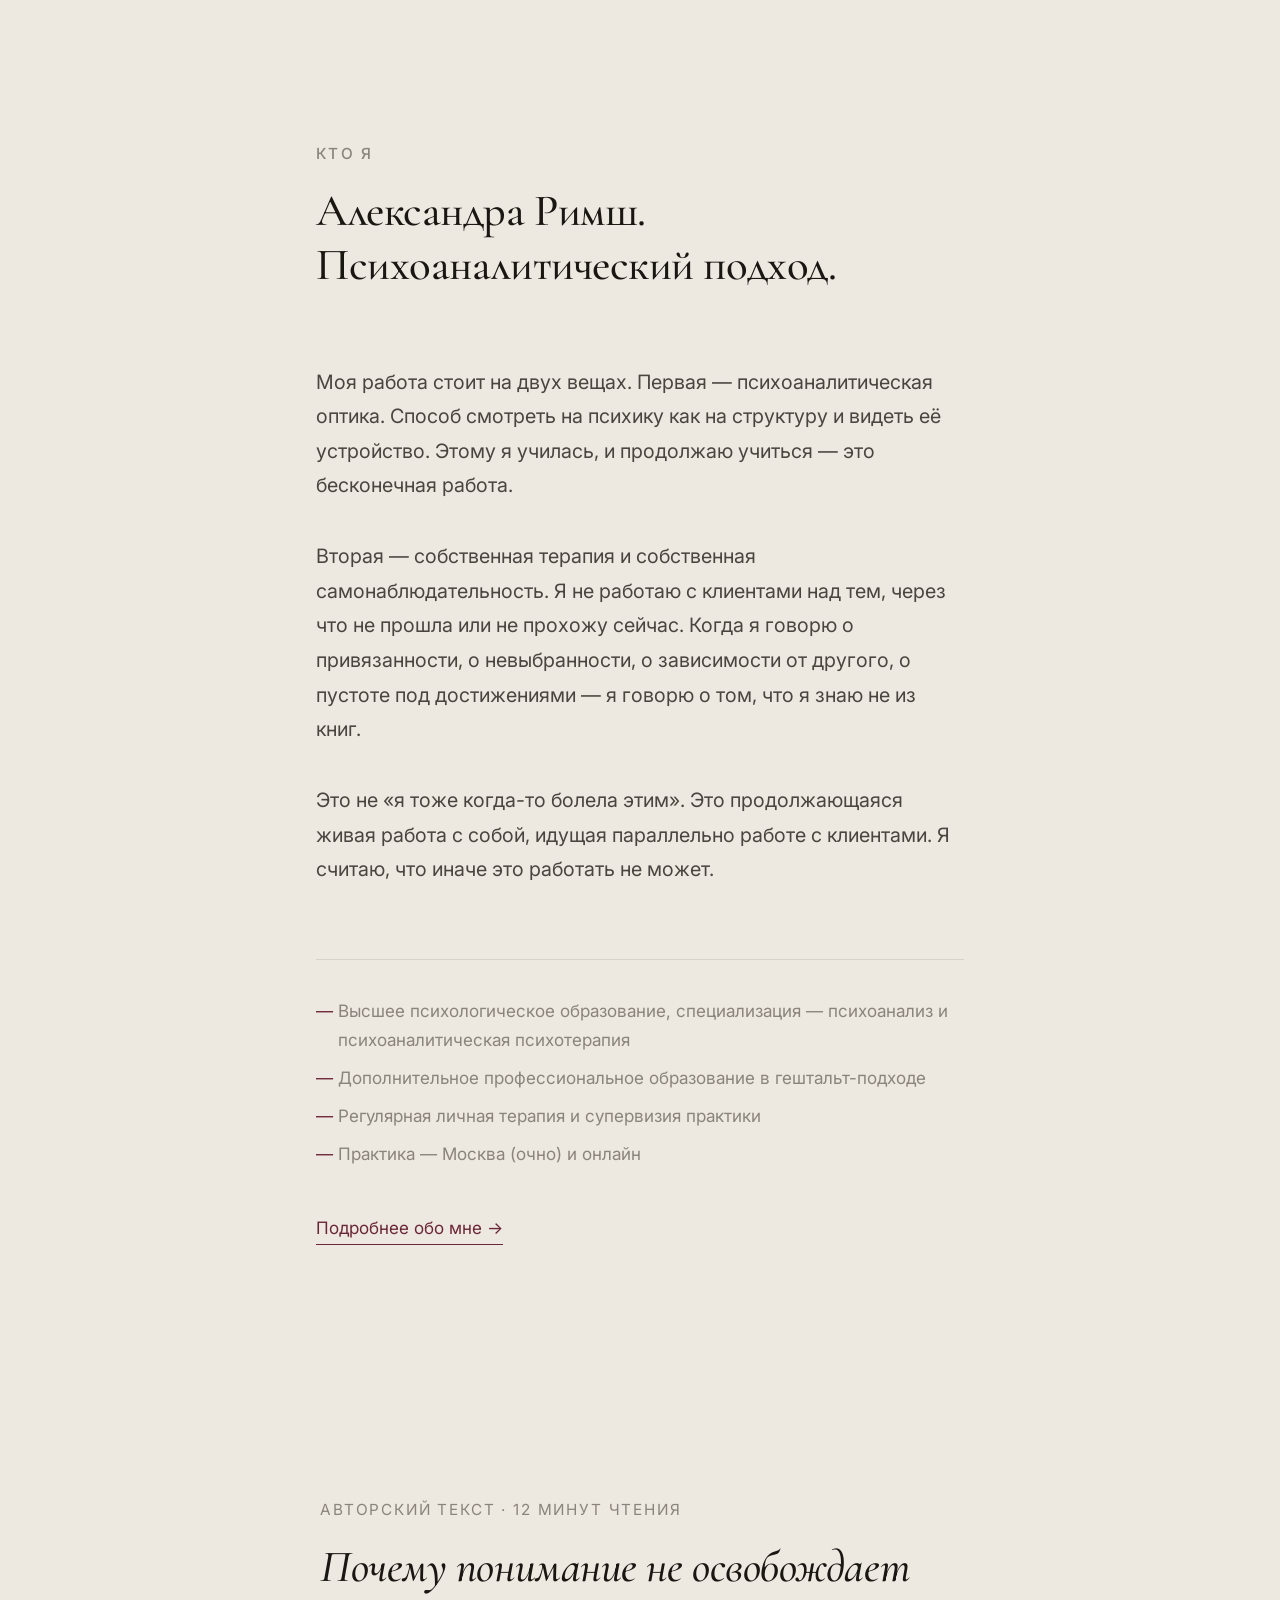
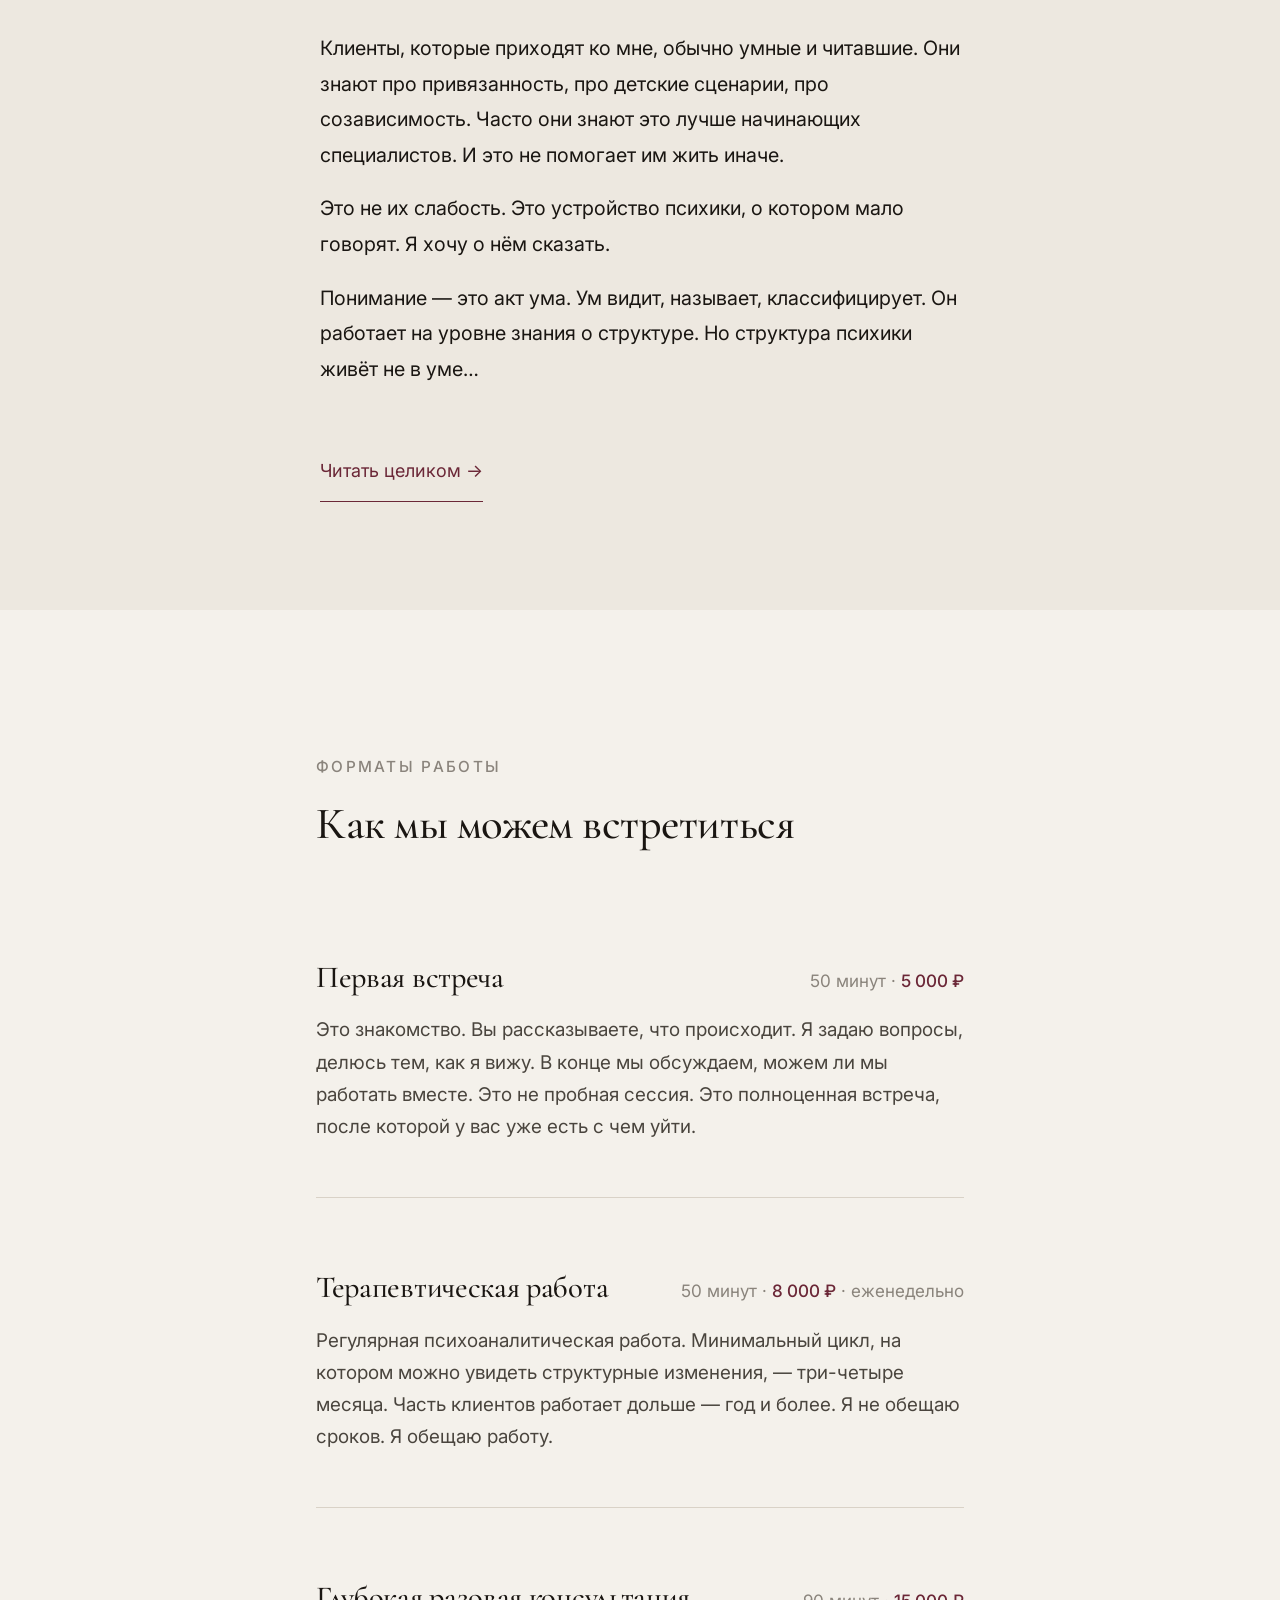
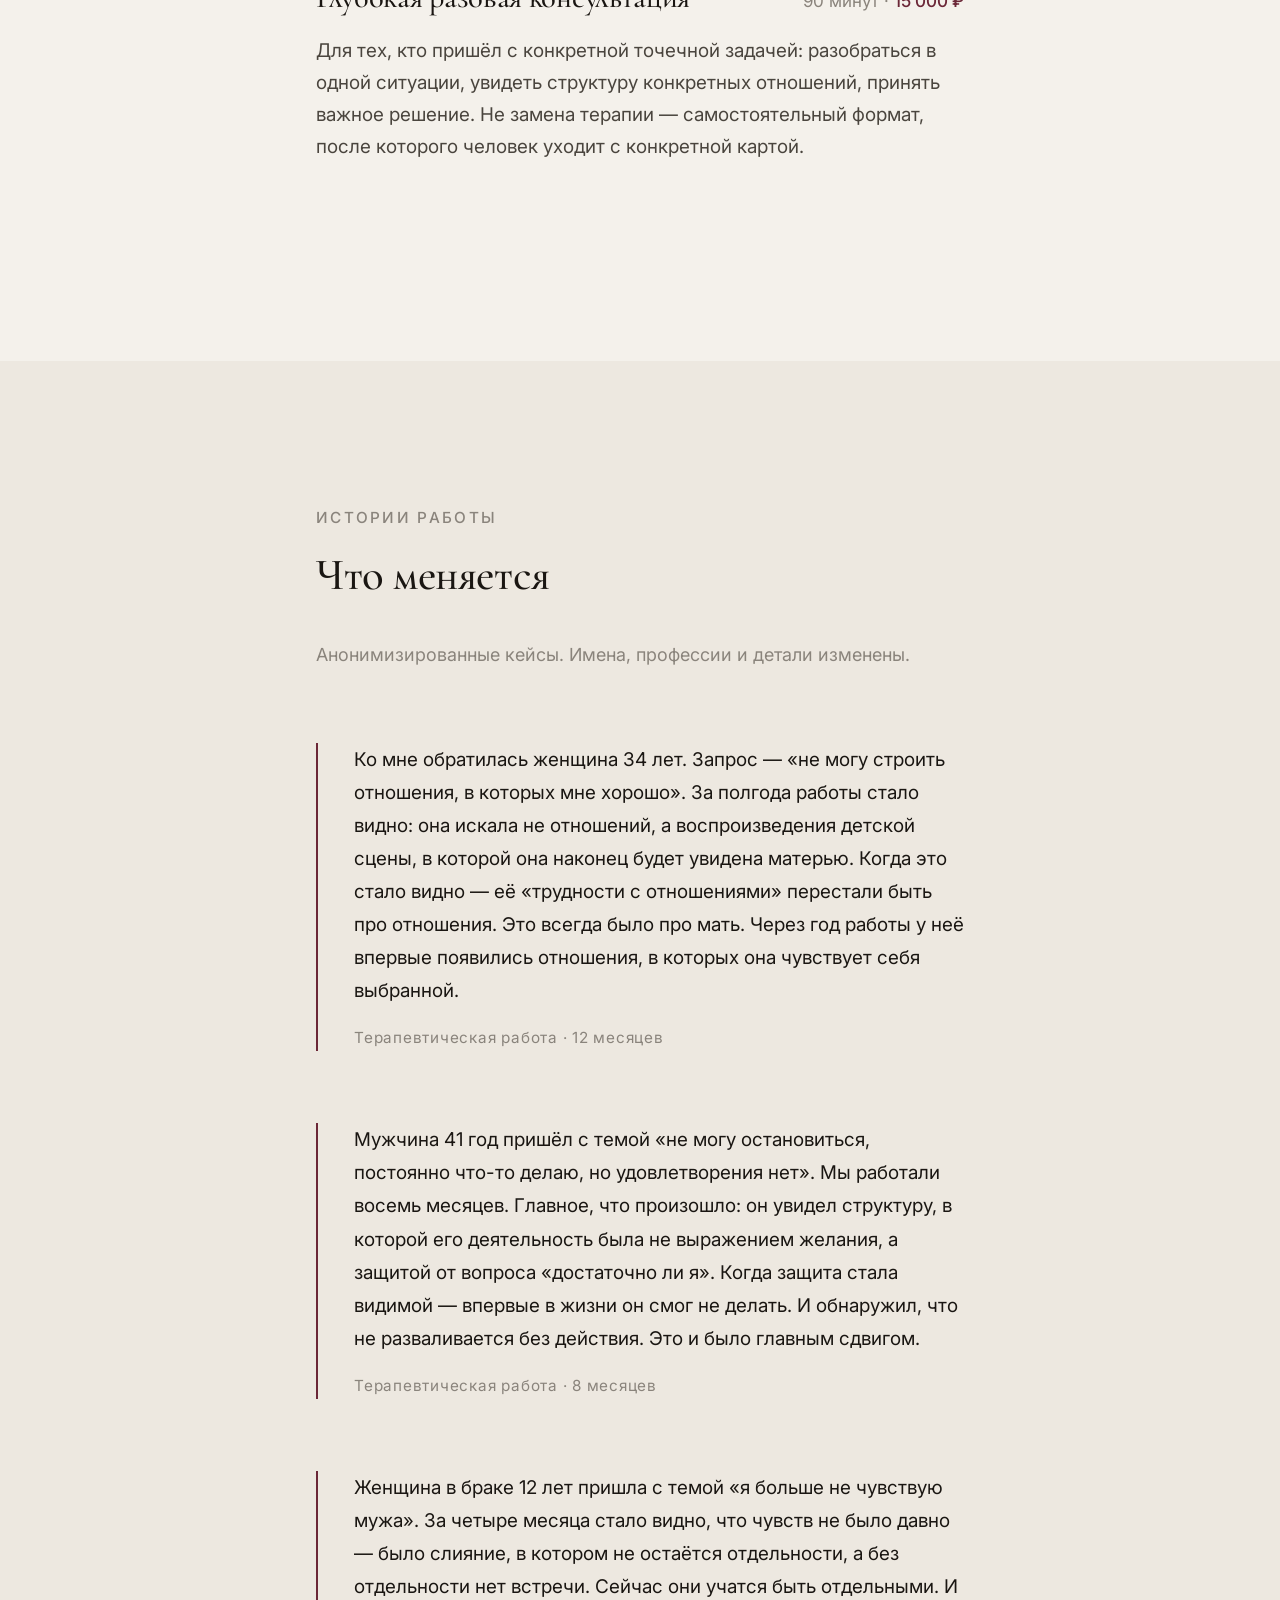
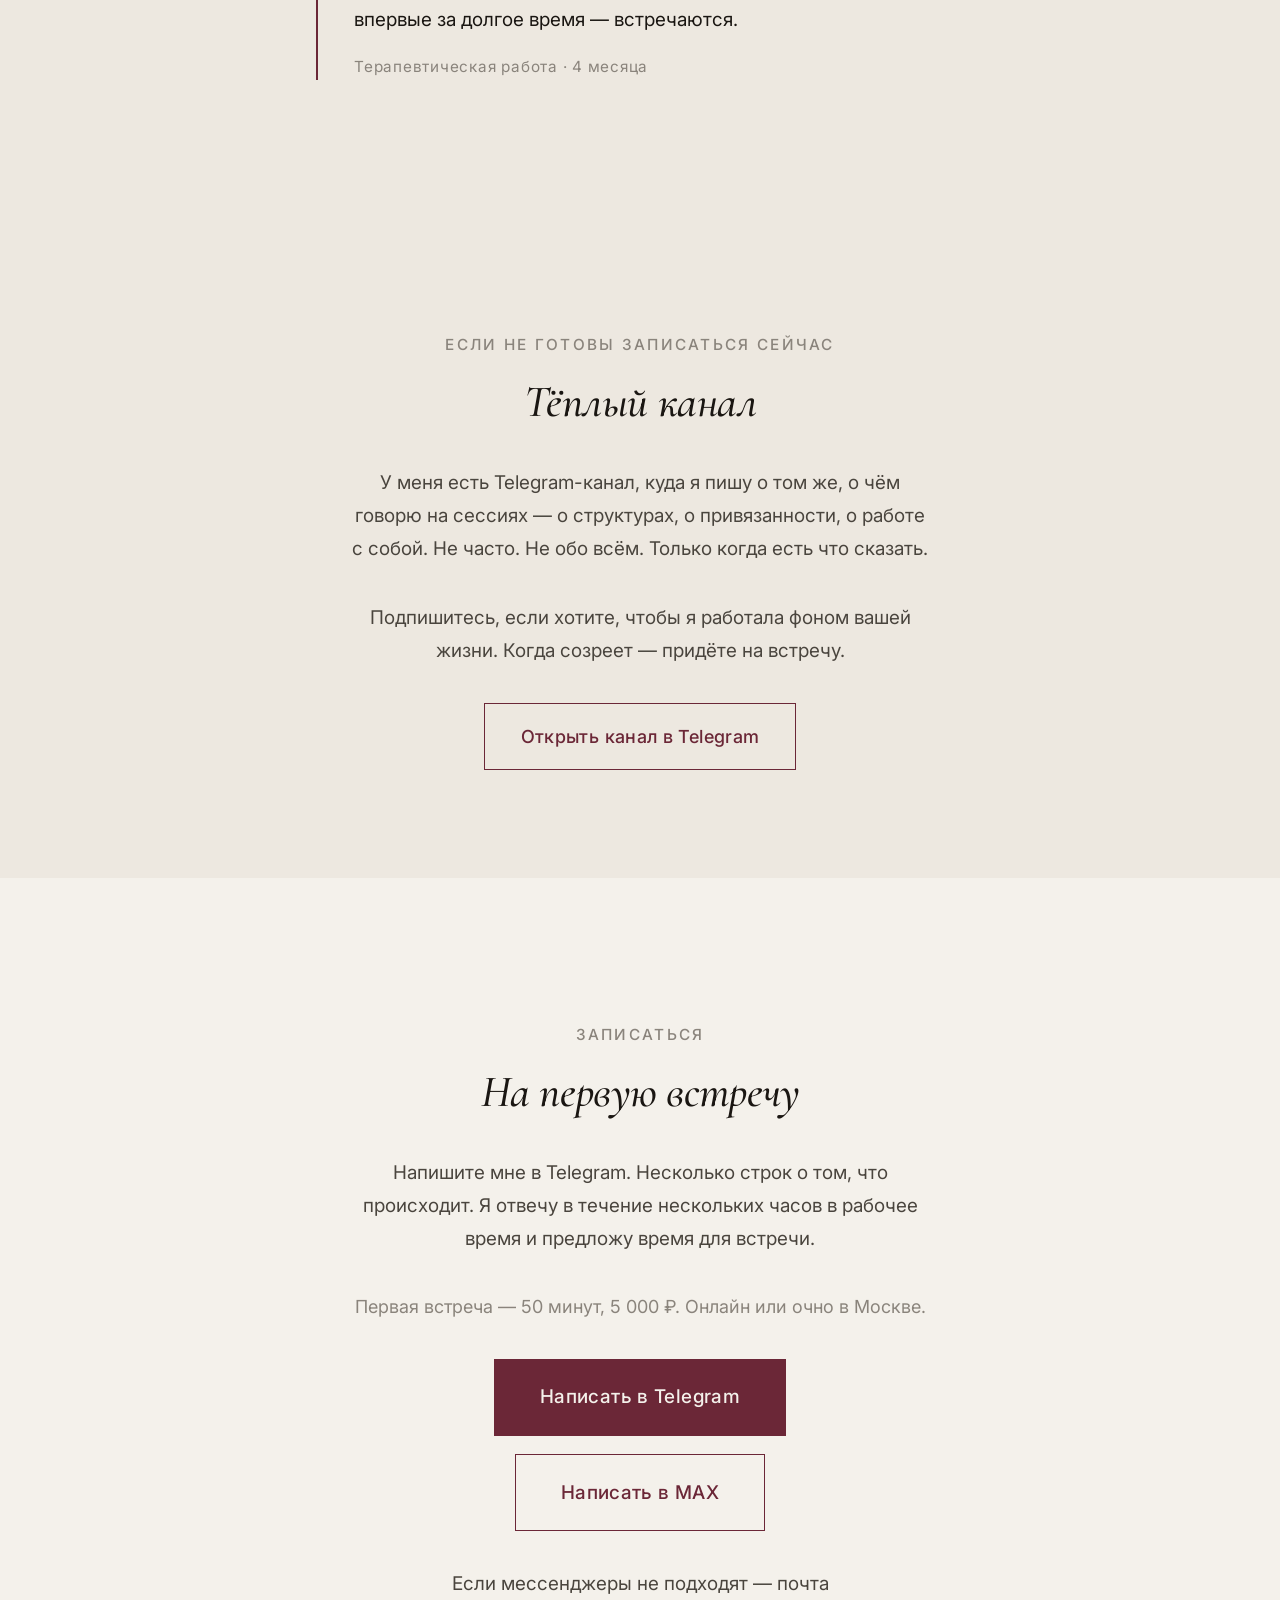
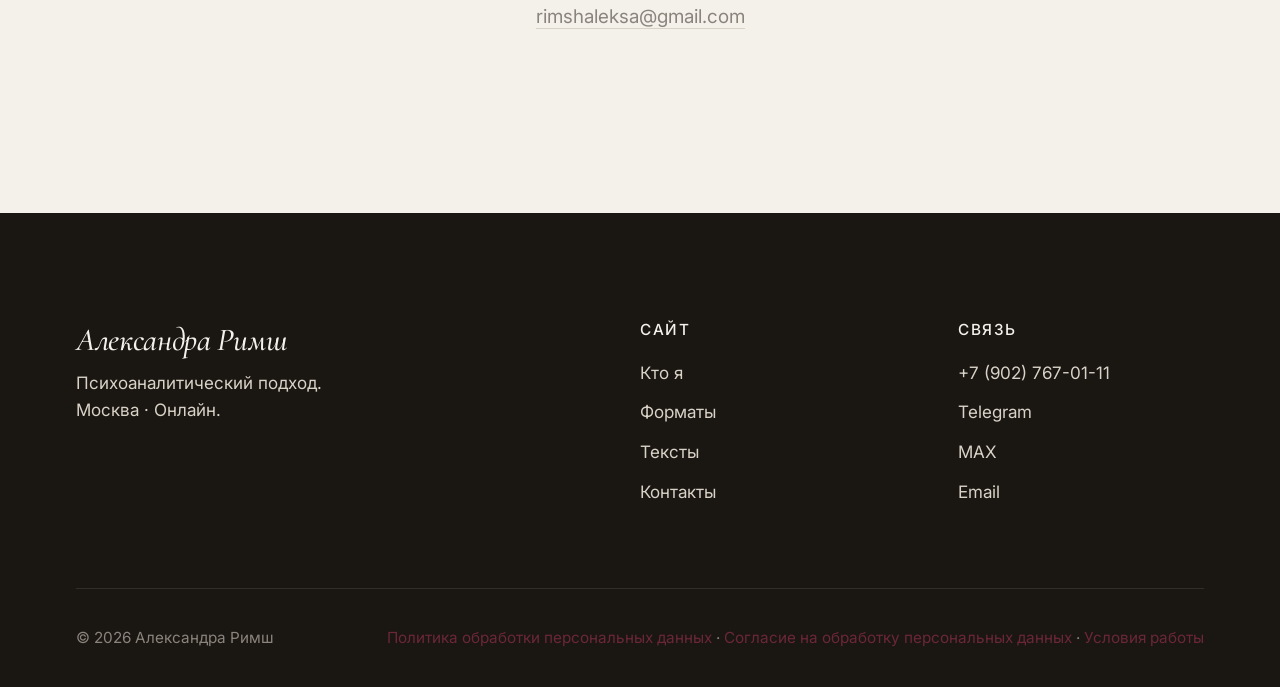
==== commit e7b97b98: "Revert "Add legal documents, cookie banner and consent checkbox; update footer and sitemap"" ====
--- a/index.html
+++ b/index.html
@@ -296,10 +296,6 @@
         </a>
       </div>
 
-      <form class="booking-form" action="mailto:rimshaleksa@gmail.com" method="post" enctype="text/plain">
-        <label class="booking-form__check"><input type="checkbox" name="pdn_consent" required> Я даю согласие на обработку персональных данных в соответствии с <a href="personal-data-consent.html">Согласием на обработку персональных данных</a> и <a href="privacy.html">Политикой обработки персональных данных</a>.</label>
-        <button type="submit" class="button button--outline">Отправить заявку по email</button>
-      </form>
       <p class="booking__alternative">
         Если мессенджеры не подходят — почта <a href="mailto:rimshaleksa@gmail.com">rimshaleksa@gmail.com</a>
       </p>
@@ -338,7 +334,7 @@
 
       <div class="site-footer__bottom">
         <div>© <span id="current-year">2026</span> Александра Римш</div>
-        <div class="site-footer__legal-links"><a href="privacy.html">Политика обработки персональных данных</a> · <a href="personal-data-consent.html">Согласие на обработку персональных данных</a> · <a href="cookies.html">Политика cookie</a> · <a href="terms.html">Пользовательское соглашение</a> · <a href="service-terms.html">Порядок оказания услуг</a></div>
+        <div><a href="privacy.html">Политика обработки персональных данных</a> · <a href="consent.html">Согласие на обработку персональных данных</a> · <a href="terms.html">Условия работы</a></div>
       </div>
     </div>
   </footer>
--- a/css/style.css
+++ b/css/style.css
@@ -687,7 +687,6 @@
 }
 
 .site-footer__bottom {
-  align-items: flex-start;
   padding-top: var(--space-md);
   border-top: 1px solid rgba(255, 255, 255, 0.1);
   display: flex;
@@ -696,15 +695,6 @@
   gap: var(--space-sm);
   font-size: 0.85rem;
   color: var(--color-text-muted);
-}
-
-
-.site-footer__legal-links {
-  line-height: 1.7;
-}
-
-.site-footer__legal-links a {
-  white-space: nowrap;
 }
 
 /* --- Текстовые страницы (article, about) --- */
@@ -1087,53 +1077,13 @@
   background: #fff;
 }
 
-.cookie-banner__actions {
-  display: flex;
-  flex-wrap: wrap;
-  gap: 0.5rem;
-  justify-content: flex-end;
-}
-
-.cookie-banner__button--ghost {
-  background: transparent;
-  color: #F4F1EB;
-}
-
-.cookie-banner__button--link {
-  display: inline-flex;
-  align-items: center;
-  text-decoration: none;
-}
-
 @media (max-width: 700px) {
   .cookie-banner {
     flex-direction: column;
     align-items: flex-start;
   }
 
-  .cookie-banner__actions {
-    width: 100%;
-  }
-
   .cookie-banner__button {
-    align-self: auto;
-  }
-}
-
-.booking-form {
-  margin-top: 1rem;
-  display: grid;
-  gap: 0.75rem;
-}
-
-.booking-form__check {
-  font-size: 0.9rem;
-  color: var(--color-text-muted);
-  display: flex;
-  gap: 0.55rem;
-  align-items: flex-start;
-}
-
-.booking-form__check input {
-  margin-top: 0.2rem;
-}
+    align-self: flex-end;
+  }
+}
